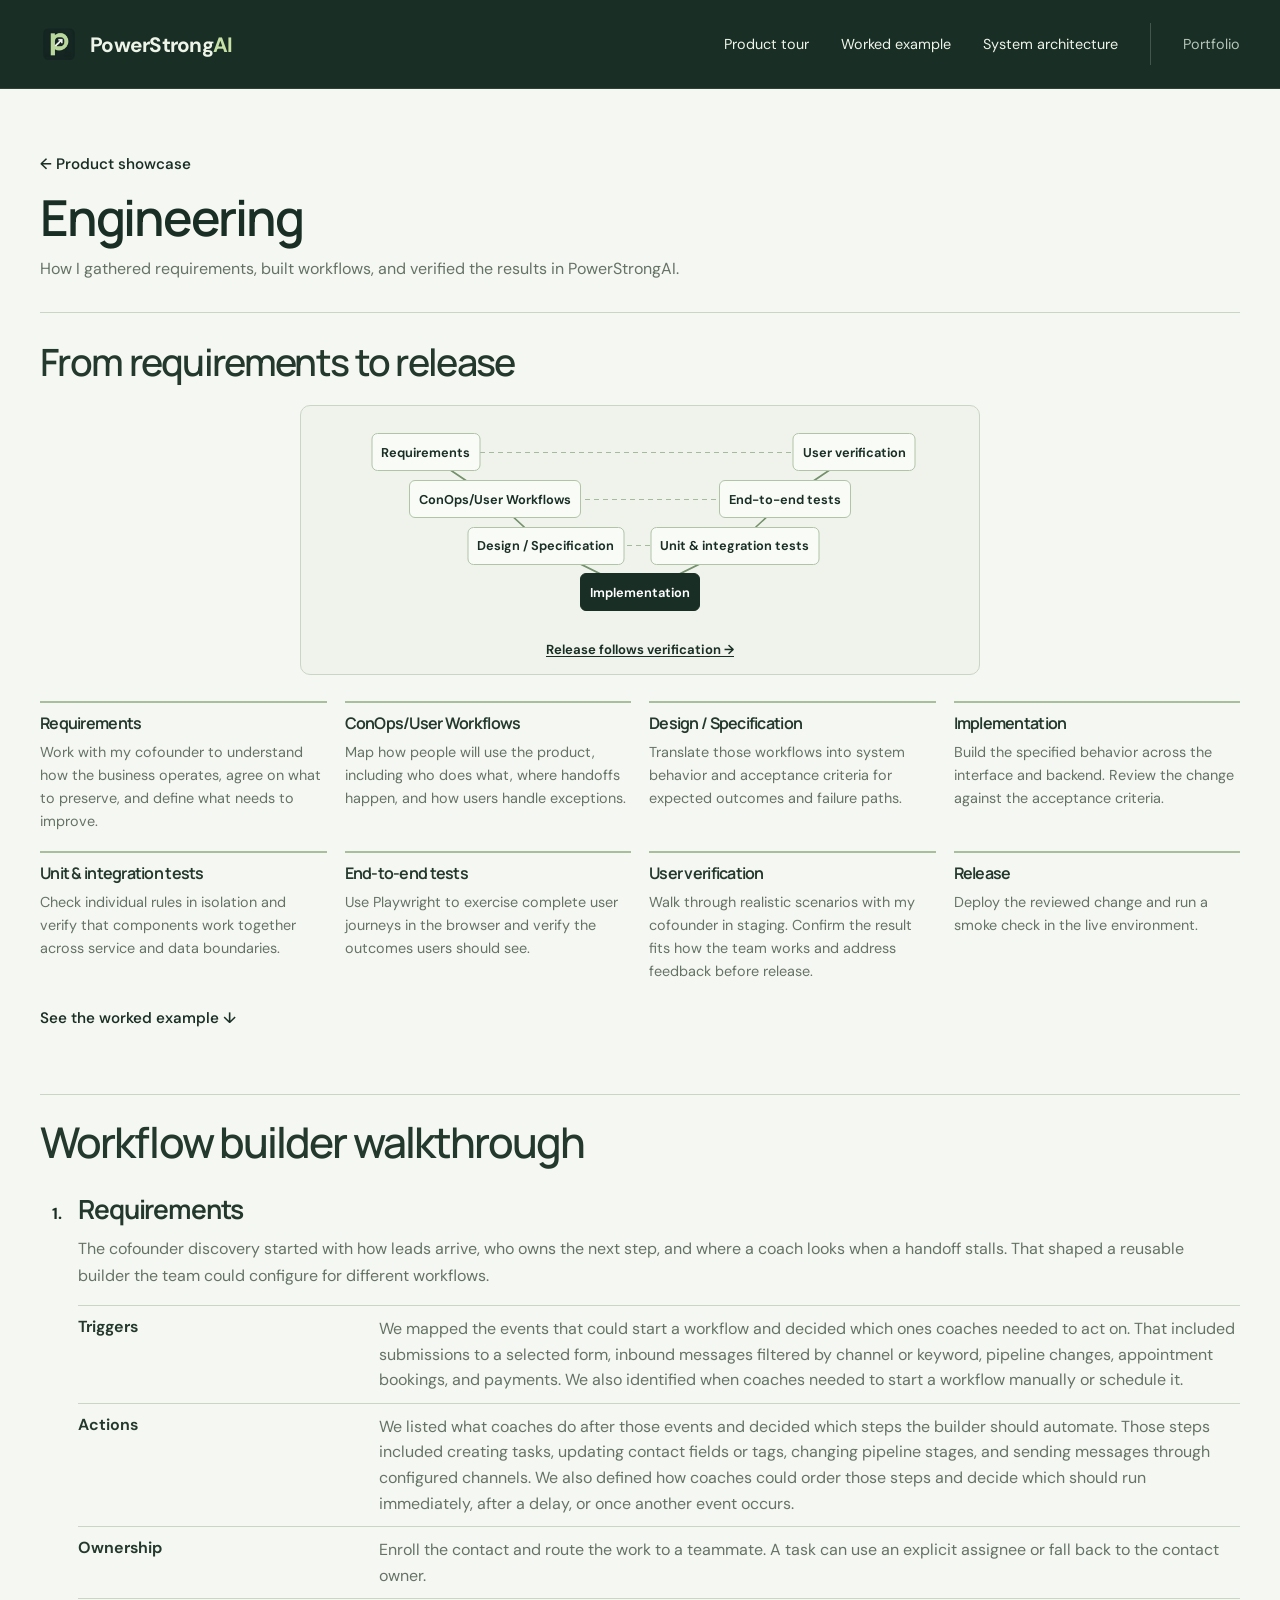
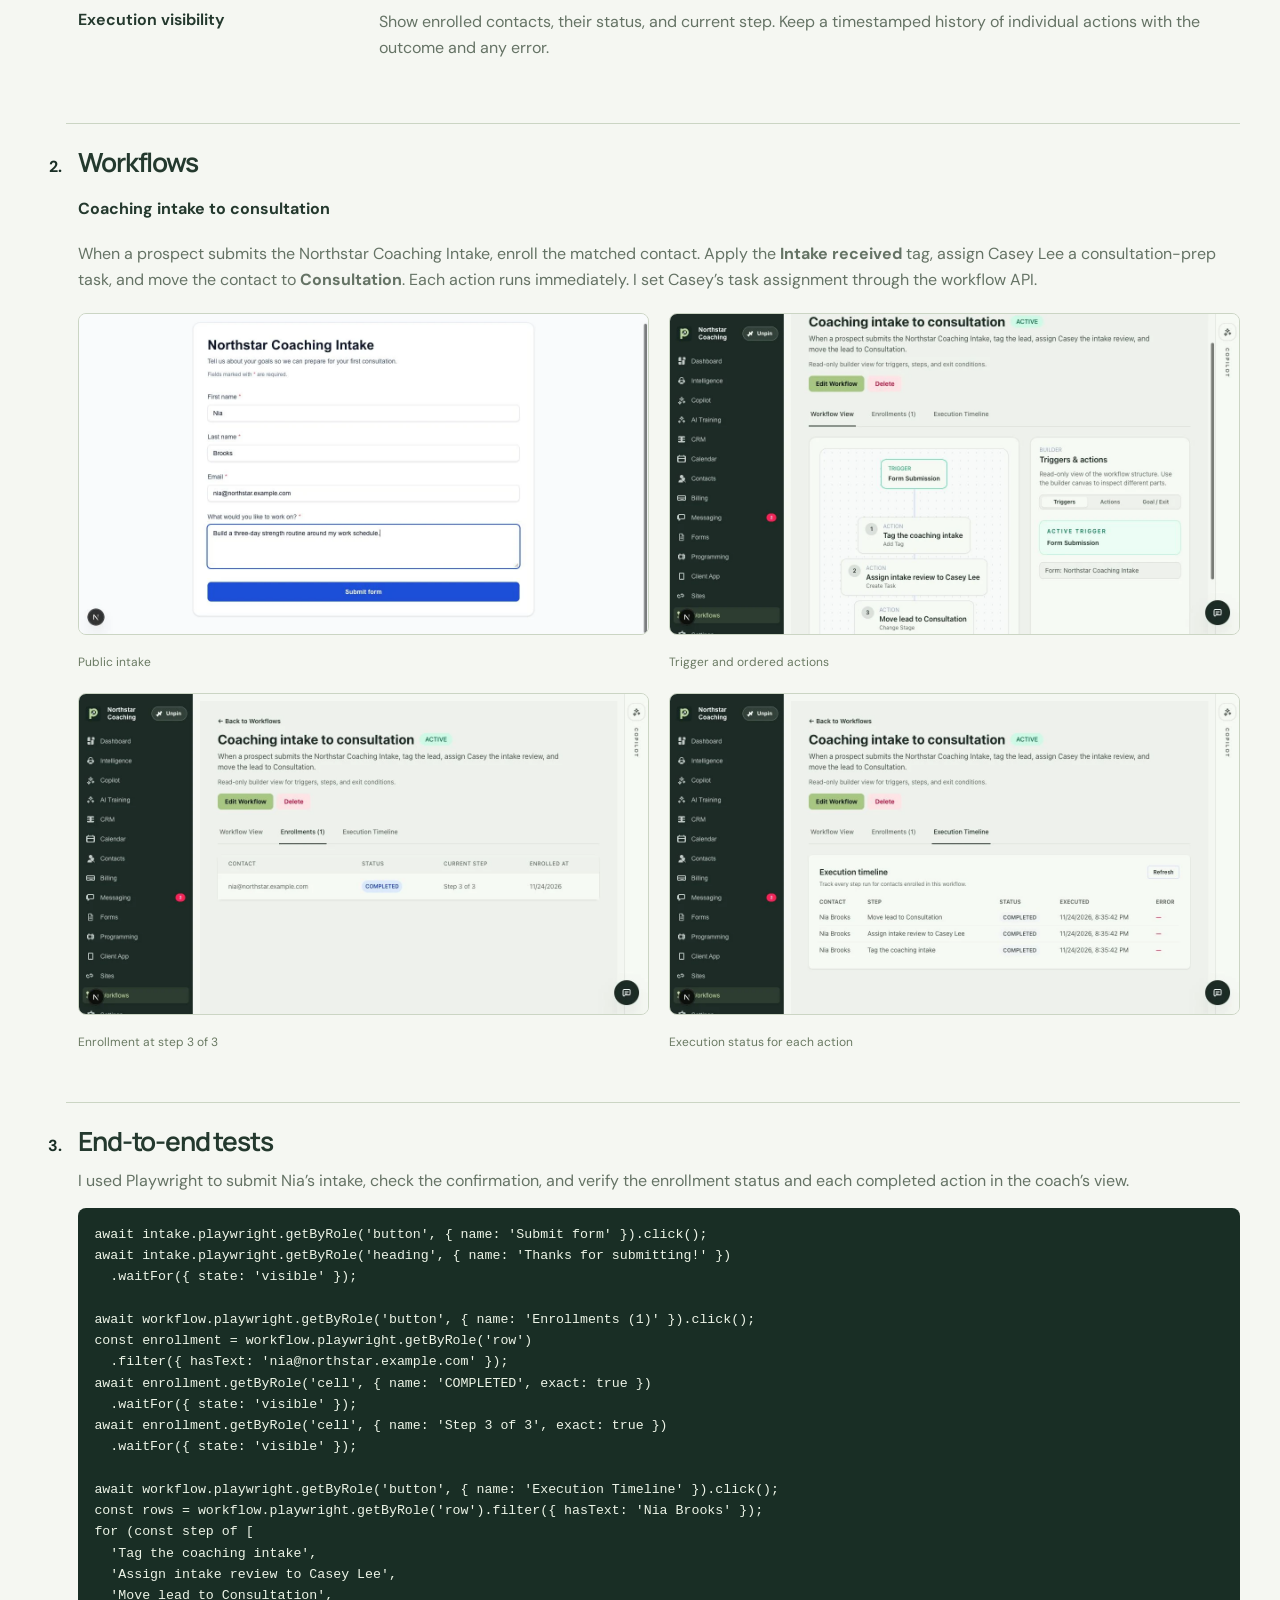
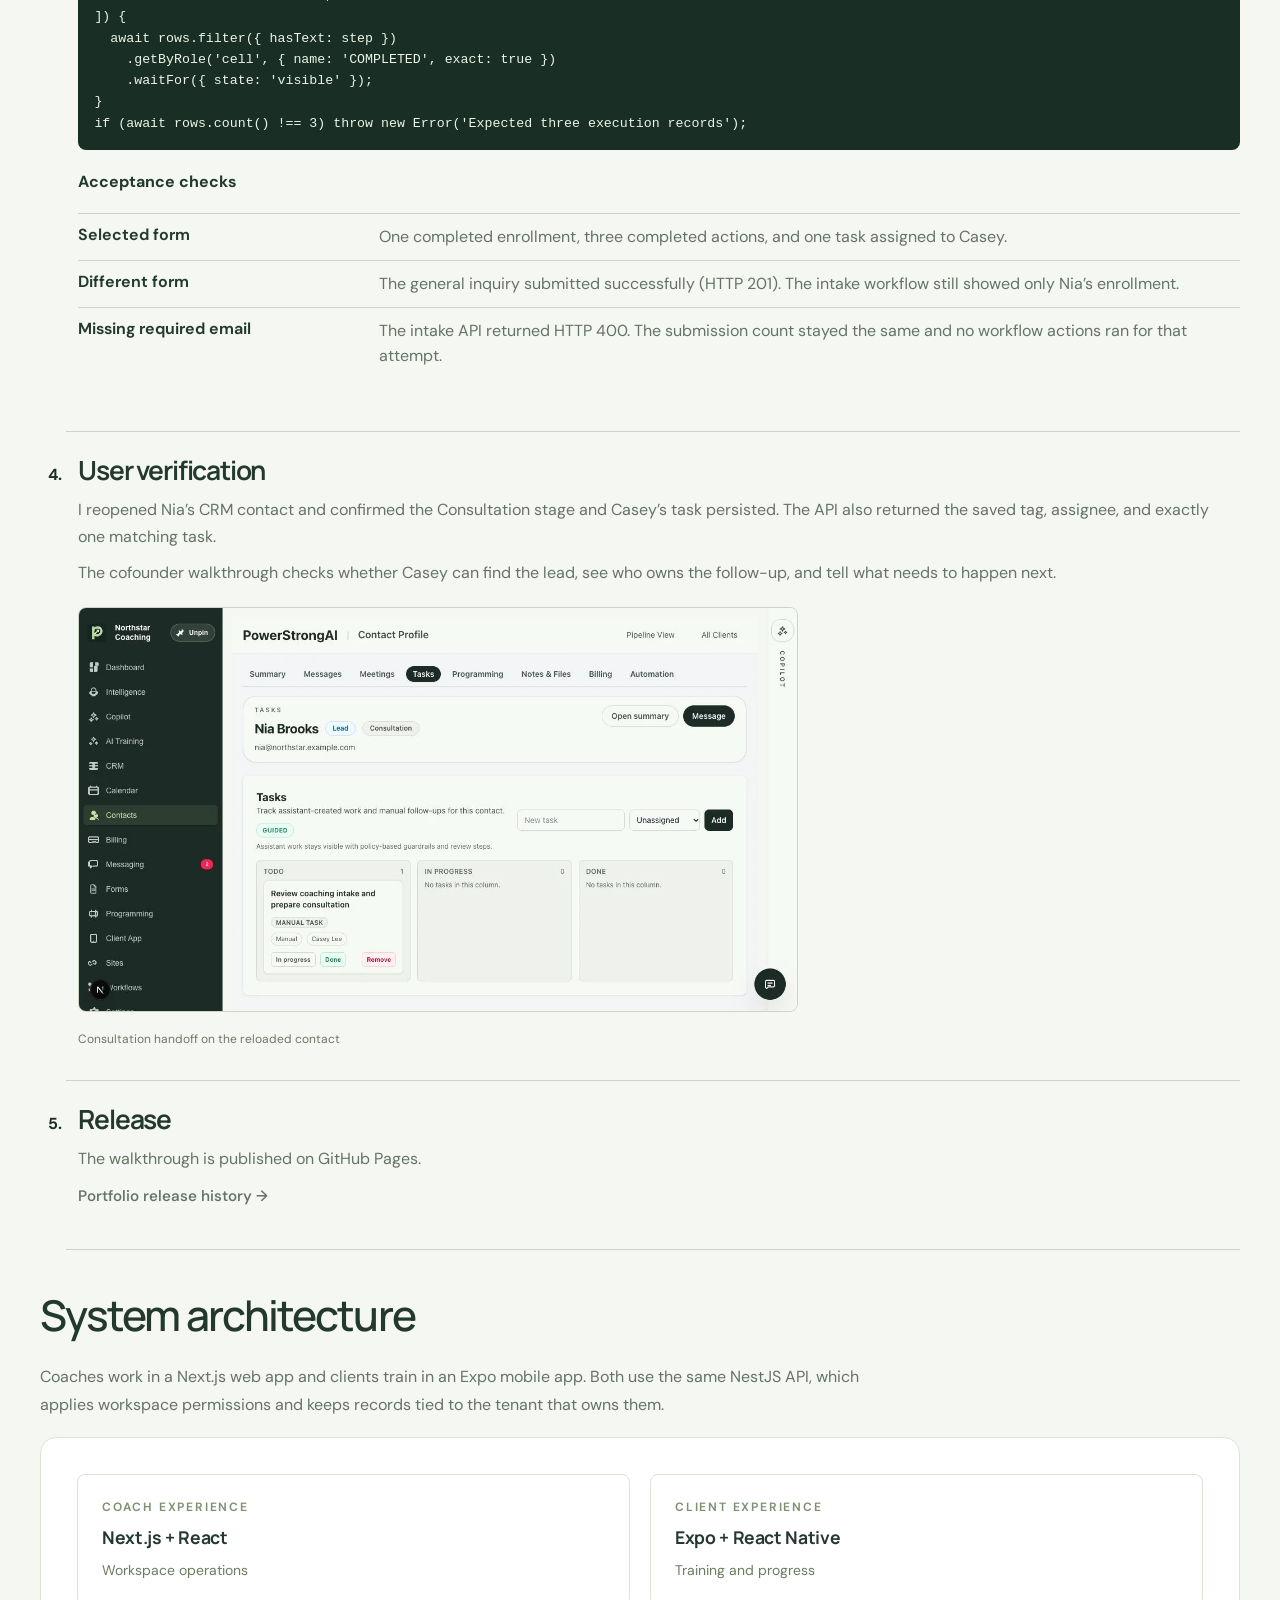
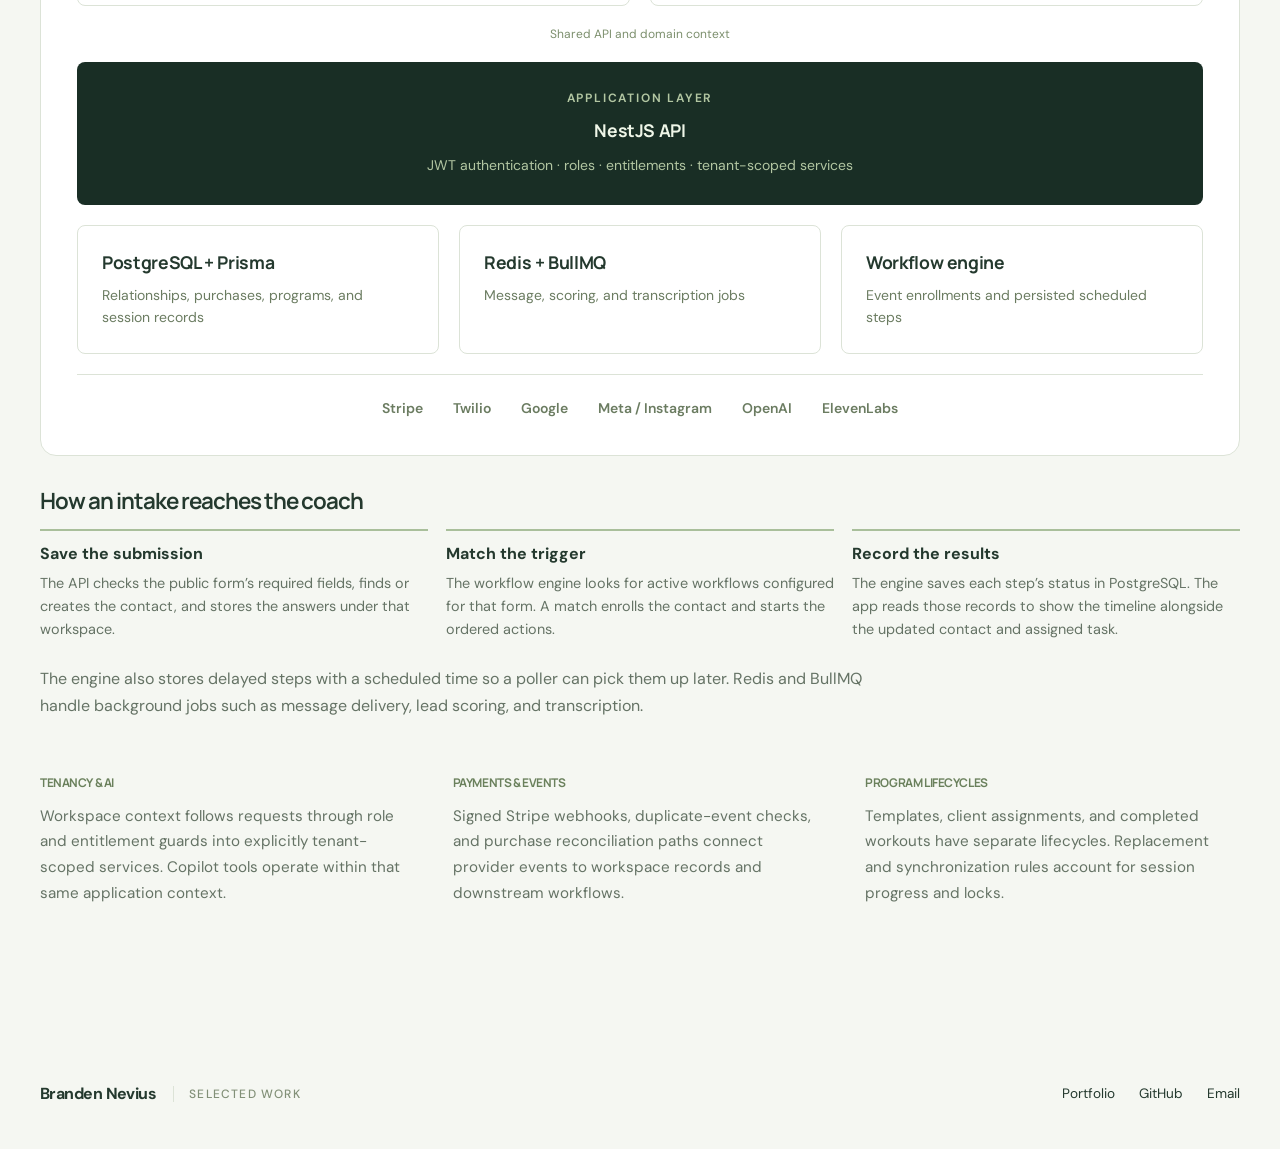
==== powerstrong-engineering.html @ a5fc15de "Remove repeated fictional workspace labels from the showcase" ====
<!doctype html>
<html lang="en">
<head>
  <meta charset="utf-8">
  <meta name="viewport" content="width=device-width, initial-scale=1">
  <title>PowerStrongAI Engineering | Branden Nevius</title>
  <meta name="description" content="Architecture and workflow verification for PowerStrongAI, an independent coaching platform by Branden Nevius.">
  <meta name="theme-color" content="#192e25">
  <link rel="stylesheet" href="powerstrong.css?v=20261124-architecture">
</head>
<body>
<a class="skip" href="#main">Skip to content</a>
<header class="site-nav engineering-nav"><div class="wrap nav-inner">
  <a class="brand" href="powerstrong.html"><img src="assets/powerstrong/logo.webp" width="38" height="38" alt=""><span>PowerStrong<span class="sage">AI</span></span></a>
  <nav aria-label="Project navigation">
    <a href="powerstrong.html#tour">Product tour</a>
    <a href="#verification">Worked example</a>
    <a href="#architecture">System architecture</a>
    <a class="author-link" href="index.html">Portfolio</a>
  </nav>
</div></header>
<main id="main">
<section class="section wrap engineering engineering-page" aria-labelledby="engineering-title"><header class="engineering-intro">
  <a class="quiet-link" href="powerstrong.html">← Product showcase</a>
  <h1 id="engineering-title">Engineering</h1>
  <p>How I gathered requirements, built workflows, and verified the results in PowerStrongAI.</p>
</header>

<section class="delivery-overview" aria-labelledby="process-title">
  <h2 id="process-title">From requirements to release</h2>
  <figure class="engineering-v" aria-label="Development and verification stages">
    <ol class="v-stages">
      <li class="v-requirements"><a href="#requirements">Requirements</a></li>
      <li class="v-conops"><a href="#workflows">ConOps/User Workflows</a></li>
      <li class="v-design"><span>Design / Specification</span></li>
      <li class="v-build"><span>Implementation</span></li>
      <li class="v-unit"><span>Unit &amp; integration tests</span></li>
      <li class="v-end-to-end"><a href="#playwright">End-to-end tests</a></li>
      <li class="v-verify"><a href="#user-verification">User verification</a></li>
    </ol>
    <p><a href="#release">Release follows verification →</a></p>
  </figure>
  <ol class="process-stages">
    <li><h3>Requirements</h3><p>Work with my cofounder to understand how the business operates, agree on what to preserve, and define what needs to improve.</p></li>
    <li><h3>ConOps/User Workflows</h3><p>Map how people will use the product, including who does what, where handoffs happen, and how users handle exceptions.</p></li>
    <li><h3>Design / Specification</h3><p>Translate those workflows into system behavior and acceptance criteria for expected outcomes and failure paths.</p></li>
    <li><h3>Implementation</h3><p>Build the specified behavior across the interface and backend. Review the change against the acceptance criteria.</p></li>
    <li><h3>Unit &amp; integration tests</h3><p>Check individual rules in isolation and verify that components work together across service and data boundaries.</p></li>
    <li><h3>End-to-end tests</h3><p>Use Playwright to exercise complete user journeys in the browser and verify the outcomes users should see.</p></li>
    <li><h3>User verification</h3><p>Walk through realistic scenarios with my cofounder in staging. Confirm the result fits how the team works and address feedback before release.</p></li>
    <li><h3>Release</h3><p>Deploy the reviewed change and run a smoke check in the live environment.</p></li>
  </ol>
  <a class="quiet-link" href="#verification">See the worked example ↓</a>
</section>

<section class="browser-testing delivery-section" id="verification" aria-labelledby="verification-title">
  <h2 id="verification-title">Workflow builder walkthrough</h2>
  <ol class="delivery-steps">
    <li id="requirements">
      <h3>Requirements</h3>
      <p>The cofounder discovery started with how leads arrive, who owns the next step, and where a coach looks when a handoff stalls. That shaped a reusable builder the team could configure for different workflows.</p>
      <dl class="workflow-cases">
        <div><dt>Triggers</dt><dd>We mapped the events that could start a workflow and decided which ones coaches needed to act on. That included submissions to a selected form, inbound messages filtered by channel or keyword, pipeline changes, appointment bookings, and payments. We also identified when coaches needed to start a workflow manually or schedule it.</dd></div>
        <div><dt>Actions</dt><dd>We listed what coaches do after those events and decided which steps the builder should automate. Those steps included creating tasks, updating contact fields or tags, changing pipeline stages, and sending messages through configured channels. We also defined how coaches could order those steps and decide which should run immediately, after a delay, or once another event occurs.</dd></div>
        <div><dt>Ownership</dt><dd>Enroll the contact and route the work to a teammate. A task can use an explicit assignee or fall back to the contact owner.</dd></div>
        <div><dt>Execution visibility</dt><dd>Show enrolled contacts, their status, and current step. Keep a timestamped history of individual actions with the outcome and any error.</dd></div>
      </dl>
    </li>
    <li id="workflows">
      <h3>Workflows</h3>
      <h4>Coaching intake to consultation</h4>
      <p>When a prospect submits the Northstar Coaching Intake, enroll the matched contact. Apply the <strong>Intake received</strong> tag, assign Casey Lee a consultation-prep task, and move the contact to <strong>Consultation</strong>. Each action runs immediately. I set Casey’s task assignment through the workflow API.</p>
      <div class="delivery-gallery">
        <figure><a href="assets/powerstrong/intake-form.webp"><img src="assets/powerstrong/intake-form.webp" width="1280" height="720" alt="Public coaching intake filled out by Nia Brooks" loading="lazy"></a><figcaption>Public intake</figcaption></figure>
        <figure><a href="assets/powerstrong/intake-builder.webp"><img src="assets/powerstrong/intake-builder.webp" width="1280" height="720" alt="Builder showing the selected intake form trigger and three configured actions" loading="lazy"></a><figcaption>Trigger and ordered actions</figcaption></figure>
        <figure><a href="assets/powerstrong/intake-enrollment.webp"><img src="assets/powerstrong/intake-enrollment.webp" width="1280" height="720" alt="Enrollments table showing Nia’s run completed at step three of three" loading="lazy"></a><figcaption>Enrollment at step 3 of 3</figcaption></figure>
        <figure><a href="assets/powerstrong/intake-executions.webp"><img src="assets/powerstrong/intake-executions.webp" width="1280" height="720" alt="Execution timeline showing three completed steps for Nia Brooks" loading="lazy"></a><figcaption>Execution status for each action</figcaption></figure>
      </div>
    </li>
    <li id="playwright">
      <h3>End-to-end tests</h3>
      <p>I used Playwright to submit Nia’s intake, check the confirmation, and verify the enrollment status and each completed action in the coach’s view.</p>
      <pre tabindex="0"><code>await intake.playwright.getByRole('button', { name: 'Submit form' }).click();
await intake.playwright.getByRole('heading', { name: 'Thanks for submitting!' })
  .waitFor({ state: 'visible' });

await workflow.playwright.getByRole('button', { name: 'Enrollments (1)' }).click();
const enrollment = workflow.playwright.getByRole('row')
  .filter({ hasText: 'nia@northstar.example.com' });
await enrollment.getByRole('cell', { name: 'COMPLETED', exact: true })
  .waitFor({ state: 'visible' });
await enrollment.getByRole('cell', { name: 'Step 3 of 3', exact: true })
  .waitFor({ state: 'visible' });

await workflow.playwright.getByRole('button', { name: 'Execution Timeline' }).click();
const rows = workflow.playwright.getByRole('row').filter({ hasText: 'Nia Brooks' });
for (const step of [
  'Tag the coaching intake',
  'Assign intake review to Casey Lee',
  'Move lead to Consultation',
]) {
  await rows.filter({ hasText: step })
    .getByRole('cell', { name: 'COMPLETED', exact: true })
    .waitFor({ state: 'visible' });
}
if (await rows.count() !== 3) throw new Error('Expected three execution records');</code></pre>
      <h4>Acceptance checks</h4>
      <dl class="workflow-cases">
        <div><dt>Selected form</dt><dd>One completed enrollment, three completed actions, and one task assigned to Casey.</dd></div>
        <div><dt>Different form</dt><dd>The general inquiry submitted successfully (HTTP 201). The intake workflow still showed only Nia’s enrollment.</dd></div>
        <div><dt>Missing required email</dt><dd>The intake API returned HTTP 400. The submission count stayed the same and no workflow actions ran for that attempt.</dd></div>
      </dl>
    </li>
    <li id="user-verification">
      <h3>User verification</h3>
      <p>I reopened Nia’s CRM contact and confirmed the Consultation stage and Casey’s task persisted. The API also returned the saved tag, assignee, and exactly one matching task.</p>
      <p>The cofounder walkthrough checks whether Casey can find the lead, see who owns the follow-up, and tell what needs to happen next.</p>
      <figure class="delivery-result"><a href="assets/powerstrong/intake-contact.webp"><img src="assets/powerstrong/intake-contact.webp" width="1280" height="720" alt="Reopened Nia Brooks contact in Consultation with an intake review task assigned to Casey Lee" loading="lazy"></a><figcaption>Consultation handoff on the reloaded contact</figcaption></figure>
    </li>
    <li id="release">
      <h3>Release</h3>
      <p>The walkthrough is published on GitHub Pages.</p>
      <p><a class="quiet-link" href="https://github.com/brandennevius/brandennevius.github.io/commits/main/">Portfolio release history →</a></p>
    </li>
  </ol>
</section>
<section class="engineering-architecture" id="architecture" aria-labelledby="architecture-title">
  <h2 id="architecture-title">System architecture</h2>
  <p class="architecture-intro">Coaches work in a Next.js web app and clients train in an Expo mobile app. Both use the same NestJS API, which applies workspace permissions and keeps records tied to the tenant that owns them.</p>
  <div class="architecture" aria-label="Application architecture"><div class="arch-experiences"><div><small>COACH EXPERIENCE</small><strong>Next.js + React</strong><span>Workspace operations</span></div><div><small>CLIENT EXPERIENCE</small><strong>Expo + React Native</strong><span>Training and progress</span></div></div><div class="arch-bridge">Shared API and domain context</div><div class="arch-api"><small>APPLICATION LAYER</small><strong>NestJS API</strong><span>JWT authentication · roles · entitlements · tenant-scoped services</span></div><div class="arch-foundations"><div><strong>PostgreSQL + Prisma</strong><span>Relationships, purchases, programs, and session records</span></div><div><strong>Redis + BullMQ</strong><span>Message, scoring, and transcription jobs</span></div><div><strong>Workflow engine</strong><span>Event enrollments and persisted scheduled steps</span></div></div><div class="providers"><span>Stripe</span><span>Twilio</span><span>Google</span><span>Meta / Instagram</span><span>OpenAI</span><span>ElevenLabs</span></div></div>
  <h3 class="architecture-flow-title">How an intake reaches the coach</h3>
  <ol class="process-stages architecture-flow">
    <li><h4>Save the submission</h4><p>The API checks the public form’s required fields, finds or creates the contact, and stores the answers under that workspace.</p></li>
    <li><h4>Match the trigger</h4><p>The workflow engine looks for active workflows configured for that form. A match enrolls the contact and starts the ordered actions.</p></li>
    <li><h4>Record the results</h4><p>The engine saves each step’s status in PostgreSQL. The app reads those records to show the timeline alongside the updated contact and assigned task.</p></li>
  </ol>
  <p class="architecture-intro">The engine also stores delayed steps with a scheduled time so a poller can pick them up later. Redis and BullMQ handle background jobs such as message delivery, lead scoring, and transcription.</p>
  <div class="engineering-grid"><article><h3 class="eyebrow">TENANCY &amp; AI</h3><p>Workspace context follows requests through role and entitlement guards into explicitly tenant-scoped services. Copilot tools operate within that same application context.</p></article><article><h3 class="eyebrow">PAYMENTS &amp; EVENTS</h3><p>Signed Stripe webhooks, duplicate-event checks, and purchase reconciliation paths connect provider events to workspace records and downstream workflows.</p></article><article><h3 class="eyebrow">PROGRAM LIFECYCLES</h3><p>Templates, client assignments, and completed workouts have separate lifecycles. Replacement and synchronization rules account for session progress and locks.</p></article></div>
</section>
</section>
</main>
<footer class="wrap footer"><a class="brand" href="index.html">Branden Nevius<span class="footer-label">SELECTED WORK</span></a><div><a href="index.html">Portfolio</a><a href="https://github.com/brandennevius">GitHub</a><a href="mailto:brandennevius@gmail.com">Email</a></div></footer>
</body>
</html>
---- powerstrong.css ----
@import url('https://fonts.googleapis.com/css2?family=DM+Sans:wght@400;450;500;550;600;650;700&family=Manrope:wght@400;500;600;650;700;750;800&display=swap');
:root{--forest:#192e25;--deep:#12251d;--sage:#c6e0a7;--ink:#24392e;--muted:#657365;--paper:#f5f7f2;--line:#dce3d7;--white:#fff;--radius:16px;color-scheme:light;font-family:'DM Sans',sans-serif;color:var(--ink);background:var(--paper)}*{box-sizing:border-box}html{scroll-behavior:smooth;scroll-padding-top:96px}body{margin:0}button,a{-webkit-tap-highlight-color:transparent}a{color:inherit;text-decoration:none}button{font:inherit}button,a:focus-visible,[tabindex]:focus-visible{outline-color:#789b55;outline-offset:5px}button{cursor:pointer}img{display:block;max-width:100%;height:auto}p{line-height:1.7;margin:0 0 1.2rem}h1,h2,h3{font-family:'Manrope',sans-serif;margin:0;letter-spacing:-.045em;line-height:1.12}h1{font-size:clamp(3rem,5.7vw,5.75rem);font-weight:600}h2{font-size:clamp(2.1rem,3.6vw,3.5rem);font-weight:550}h3{font-size:1.65rem;font-weight:650}em{font-style:normal;color:var(--sage)}.wrap{width:min(1240px,calc(100% - 80px));margin-inline:auto}.section{padding-block:112px}.eyebrow{font-size:.8rem;font-weight:700;letter-spacing:.17em;line-height:1.5;color:#6a805c;margin-bottom:24px}.large-copy{font-size:1.3rem;line-height:1.6;letter-spacing:-.015em}.skip{position:absolute;top:-60px;left:20px;z-index:100;background:white;color:var(--ink);padding:12px}.skip:focus{top:12px}.site-nav{background:var(--forest);color:#eff4e9;border-bottom:1px solid #ffffff18;position:sticky;top:0;z-index:5}.nav-inner{display:flex;align-items:center;justify-content:space-between;min-height:88px;gap:24px}.brand{display:flex;align-items:center;gap:12px;font-size:1.3rem;font-weight:700;letter-spacing:-.035em;white-space:nowrap}.brand img{border-radius:9px}.sage{color:var(--sage)}nav{display:flex;align-items:center;gap:32px;font-size:.9rem}nav>a{padding-block:12px}nav>a:hover,.quiet-link:hover{text-decoration:underline;text-underline-offset:5px}.author-link{border-left:1px solid #ffffff30;padding-left:32px;color:#b6c5b8}.hero{position:relative;isolation:isolate;background:var(--forest);color:#f6f8f1;padding:76px 0 0}.hero-grid{position:absolute;inset:0 0 45%;z-index:-1;opacity:.5;background-image:linear-gradient(#ffffff06 1px,transparent 1px),linear-gradient(90deg,#ffffff06 1px,transparent 1px);background-size:72px 72px;mask-image:linear-gradient(black,transparent)}.hero-copy{text-align:center;max-width:960px}.hero .eyebrow{color:#b4c5aa;letter-spacing:.24em}.hero-lede{font-size:1.15rem;color:#bfcbbd;max-width:690px;margin:28px auto;line-height:1.7}.hero-actions,.builder-actions{display:flex;align-items:center;justify-content:center;gap:28px;margin-top:32px}.button{display:inline-flex;align-items:center;justify-content:center;font-size:.95rem;font-weight:650;min-height:50px;padding:14px 23px;border-radius:7px}.primary{background:var(--sage);color:var(--deep);border:1px solid var(--sage)}.primary:hover{background:#d7ebc1}.quiet-link{font-size:.95rem;font-weight:550}.build-credit{color:#94aa98;font-size:.85rem;margin:24px 0 48px}.build-credit a{color:#d4dfce}.hero-product{position:relative;bottom:-44px;margin-top:-10px;border:1px solid #dce5d2;border-radius:14px;overflow:hidden;box-shadow:0 30px 65px #071b1735;background:var(--paper)}.window-bar{height:48px;display:flex;align-items:center;justify-content:space-between;gap:12px;background:#e9efe5;color:#6c7d65;font-size:.67rem;font-weight:650;letter-spacing:.16em;padding-inline:24px}.window-dots{display:flex;gap:7px}.window-dots i{width:8px;height:8px;background:#b2c0ab;border-radius:50%}.window-note{letter-spacing:0;font-size:.75rem}.capture{display:block;width:100%;padding:0;border:0;background:#e9eee4;border-radius:10px;overflow:hidden;text-align:left;cursor:zoom-in}.capture img{width:100%;transition:filter .2s}.capture:hover img{filter:brightness(.97)}.hero-capture{border-radius:0}.capture-foot{display:flex;justify-content:space-between;color:#6b7966;font-size:.75rem;padding:14px 24px;background:#eef2e9;gap:20px}.facts{padding:94px 0 38px;display:grid;grid-template-columns:repeat(4,1fr);gap:28px;border-bottom:1px solid var(--line)}.facts>div{display:flex;flex-direction:column;gap:9px}.facts span{font-size:.7rem;letter-spacing:.13em;color:var(--muted);font-weight:650}.facts strong{font-size:.9rem;font-weight:600}.connection{display:grid;grid-template-columns:1fr 1fr;gap:60px 100px}.connection-copy p:not(.large-copy){color:var(--muted)}.relationship-flow{grid-column:1/-1;display:flex;align-items:center;justify-content:space-between;padding:30px 0 0;border-top:1px solid var(--line);gap:16px;font-size:.95rem;font-weight:550}.relationship-flow b{color:#99b17b;font-size:1.3rem;font-weight:400}.tour-section{background:#eaf0e5;border-block:1px solid var(--line)}.section-heading{display:flex;align-items:end;justify-content:space-between;gap:64px;margin-bottom:48px}.section-heading>p{width:360px;color:var(--muted);margin:0;font-size:1.05rem}.tour-tabs{display:flex;border-bottom:1px solid #cbd5c4;gap:8px;margin-bottom:44px;overflow-x:auto}.tour-tabs button{white-space:nowrap;border:0;border-bottom:3px solid transparent;background:none;padding:18px 22px;color:#697960;font-weight:600;font-size:.95rem}.tour-tabs button[aria-selected=true]{border-bottom-color:var(--forest);color:var(--forest)}.tour-tabs button:hover{background:#dfe8d8}.tour-panel{display:grid;grid-template-columns:.75fr 1.7fr;align-items:center;gap:50px;min-height:440px}.tour-panel[hidden]{display:none}.tour-copy h3{font-size:2rem;margin:18px 0 22px}.tour-copy>p{color:#5b705b;font-size:1rem}.pill{display:inline-flex;background:#dce8d1;padding:7px 11px;border-radius:5px;font-size:.75rem;font-weight:600;color:#4b653c}.tour-copy ul{list-style:none;padding:6px 0 0;margin:0;font-size:.85rem;color:#52694e}.tour-copy li{position:relative;padding:9px 0 9px 22px;border-top:1px solid #d5dfcd}.tour-copy li:before{content:'✓';position:absolute;left:0;color:#6f8d52}.tour-panel figure{margin:0;min-width:0}.tour-panel .capture,.copilot-figure .capture{border:1px solid #cbd5c5;box-shadow:0 18px 40px #324d3020;border-radius:10px}.tour-panel figcaption,figcaption{font-size:.75rem;line-height:1.6;color:#6a7a63;margin:18px 0 0;max-width:760px}.intelligence-story{display:grid;grid-template-columns:1fr 1.1fr;gap:70px;align-items:center}.intelligence-copy h2{margin-bottom:28px}.intelligence-copy>p:not(.large-copy):not(.eyebrow){color:var(--muted)}.context-tags{display:flex;flex-wrap:wrap;gap:8px;margin-top:25px}.context-tags span{border:1px solid var(--line);padding:7px 10px;border-radius:5px;font-size:.75rem;color:#63785a}.copilot-figure{margin:0;min-width:0}.breadth-section{background:#fff;border-block:1px solid var(--line)}.capability-grid{display:grid;grid-template-columns:repeat(4,1fr);gap:32px}.capability-grid article{padding-top:25px;border-top:1px solid var(--line)}.feature-symbol{color:#708a5f;font-size:1.7rem}.capability-grid h3{font-size:1.1rem;letter-spacing:-.025em;margin:20px 0 14px}.capability-grid p{font-size:.95rem;color:var(--muted)}.implementation-note{margin:28px 0 0;font-size:.75rem;color:#7a8575;max-width:900px}.architecture{background:#fff;border:1px solid var(--line);border-radius:var(--radius);padding:36px;display:flex;flex-direction:column;gap:20px}.architecture small{font-size:.65rem;letter-spacing:.15em;color:#809173;font-weight:650}.architecture strong{display:block;font-family:'Manrope',sans-serif;font-size:1.1rem;letter-spacing:-.02em}.architecture span{font-size:.8rem;line-height:1.6;color:#6b7c61}.arch-experiences{display:grid;grid-template-columns:1fr 1fr;gap:20px}.arch-experiences>div,.arch-foundations>div{border:1px solid var(--line);border-radius:8px;padding:24px;display:flex;flex-direction:column;gap:10px}.arch-bridge{text-align:center;color:#7c8f6d;font-size:.75rem}.arch-api{background:var(--forest);border-radius:8px;text-align:center;padding:28px;display:flex;flex-direction:column;gap:12px;color:#eff6e8}.arch-api small,.arch-api span{color:#b2c6a2}.arch-foundations{display:grid;grid-template-columns:repeat(3,1fr);gap:20px}.providers{display:flex;gap:30px;flex-wrap:wrap;justify-content:center;border-top:1px solid var(--line);padding-top:22px}.providers span{font-size:.8rem;font-weight:600}.engineering-grid{display:grid;grid-template-columns:repeat(3,1fr);gap:38px;margin-top:54px}.engineering-grid .eyebrow{font-size:.7rem;margin-bottom:18px}.engineering-grid h3{font-size:1.45rem;letter-spacing:-.035em;margin-bottom:20px}.engineering-grid>article>p:not(.eyebrow){font-size:.95rem;color:var(--muted)}.engineering-grid .technical-note{border-top:1px solid var(--line);padding-top:15px;font-size:.75rem!important;color:#829078!important}.builder-section{background:var(--forest);color:#f1f6ea}.builder-grid{display:grid;grid-template-columns:1fr 1fr;gap:100px}.builder-section .eyebrow{color:#a4ba91}.builder-grid>div>p:not(.eyebrow):not(.large-copy){color:#b6c8ad}.builder-actions{justify-content:start}.footer{padding-block:45px;display:flex;gap:25px;align-items:center;justify-content:space-between;flex-wrap:wrap}.footer .brand{font-size:1rem}.footer-label{font-size:.6rem;color:#829078;letter-spacing:.1em;font-weight:500;border-left:1px solid var(--line);padding-left:15px;margin-left:5px}.footer>div{display:flex;gap:24px;font-size:.85rem}.footer>p{flex-basis:100%;font-size:.7rem;margin:0;color:#819076}dialog{border:1px solid #60745a;border-radius:12px;padding:0;width:min(1400px,94vw);max-width:94vw;max-height:94vh;background:#f4f7ef;box-shadow:0 30px 100px #0008}dialog::backdrop{background:#0c1c17df;backdrop-filter:blur(7px)}.dialog-toolbar{display:flex;align-items:center;justify-content:space-between;padding:15px 20px;gap:30px}.dialog-toolbar p{margin:0;font-size:.8rem;color:#576d4e}.dialog-close{background:var(--forest);color:white;border:0;padding:10px 18px;border-radius:5px;font-size:.8rem}.dialog-toolbar+img{width:100%;height:auto}.tour-panel:focus-visible{outline:2px solid #789b55;outline-offset:10px}
@media(min-width:1600px){.wrap{width:min(1320px,calc(100% - 120px))}}@media(max-width:1000px){.wrap{width:calc(100% - 48px)}.section{padding-block:80px}.author-link{display:none}.connection,.builder-grid{gap:44px}.tour-panel{grid-template-columns:1fr;gap:30px;min-height:0}.tour-copy{display:grid;grid-template-columns:1fr 1fr;gap:0 32px}.tour-copy .pill{justify-self:start;align-self:start}.tour-copy h3{grid-column:1;grid-row:2/4}.tour-copy>p{grid-column:2;grid-row:1/4}.tour-copy ul{grid-column:1/-1;display:flex;gap:20px}.tour-copy li{flex:1}.intelligence-story{gap:36px;grid-template-columns:1fr 1fr}.capability-grid{grid-template-columns:1fr 1fr;gap:28px}.section-heading{gap:30px}.section-heading>p{width:300px}.engineering-grid{gap:25px}.capture-foot span:last-child{display:none}}
@media(max-width:650px){html{scroll-padding-top:30px}.wrap{width:calc(100% - 36px)}.nav-inner{min-height:74px;gap:12px}.brand{font-size:1.08rem;gap:8px}.brand img{width:30px;height:30px}nav{gap:18px;font-size:.75rem}.hero{padding-top:54px}.hero .eyebrow{font-size:.62rem;letter-spacing:.18em;margin-bottom:25px}h1{font-size:2.8rem;letter-spacing:-.055em}.hero-lede{font-size:1rem;margin-top:24px}.hero-actions{gap:20px}.button,.quiet-link{font-size:.8rem}.button{padding:12px 17px;min-height:46px}.build-credit{font-size:.72rem;margin-bottom:32px}.hero-product{bottom:-25px;width:calc(100% - 24px);border-radius:9px}.window-bar{height:34px;padding-inline:12px;font-size:.46rem;letter-spacing:.1em}.window-note{display:none}.window-dots{gap:4px}.window-dots i{width:5px;height:5px}.capture-foot{padding:10px 12px;font-size:.6rem}.facts{padding-top:60px;grid-template-columns:1fr 1fr;gap:25px 20px}.facts span{font-size:.6rem}.facts strong{font-size:.75rem}.section{padding-block:64px}.connection,.builder-grid,.intelligence-story{grid-template-columns:1fr;gap:30px}.eyebrow{font-size:.68rem;margin-bottom:18px}h2{font-size:2.15rem;letter-spacing:-.045em}.large-copy{font-size:1.15rem}.connection-copy p{font-size:.95rem}.relationship-flow{display:grid;grid-template-columns:1fr auto 1fr;gap:18px 10px;font-size:.75rem;padding-top:24px}.relationship-flow>b:nth-of-type(2){display:none}.relationship-flow>span:nth-of-type(3){grid-column:1}.section-heading{display:block;margin-bottom:28px}.section-heading>p{width:auto;margin-top:22px;font-size:.95rem}.tour-tabs{gap:0;margin-bottom:28px}.tour-tabs button{font-size:.78rem;padding:15px}.tour-copy{display:block}.tour-copy h3{font-size:1.8rem}.tour-copy>p{font-size:.95rem}.tour-copy ul{display:block;font-size:.8rem}.tour-copy li{padding-block:9px}.tour-panel{gap:25px}.tour-panel figcaption,figcaption{font-size:.67rem}.tour-panel .capture{border-radius:6px}.capability-grid{gap:22px}.capability-grid h3{font-size:1rem}.capability-grid p{font-size:.85rem}.implementation-note{font-size:.67rem}.architecture{padding:18px;gap:15px}.arch-experiences{gap:12px}.arch-experiences>div,.arch-foundations>div{padding:16px 12px}.architecture strong{font-size:.85rem}.architecture small{font-size:.55rem}.architecture span{font-size:.7rem}.arch-foundations{grid-template-columns:1fr;gap:10px}.providers{gap:12px 24px}.engineering-grid{grid-template-columns:1fr;gap:27px;margin-top:36px}.engineering-grid article{padding-bottom:5px}.builder-actions{gap:20px}.footer{padding-block:32px}.footer-label{display:none}.footer>div{font-size:.75rem;gap:20px}.footer>p{font-size:.65rem}.dialog-toolbar{gap:15px;padding:12px}.dialog-toolbar p{font-size:.65rem}.dialog-close{padding:8px 12px}}
@media(prefers-reduced-motion:reduce){html{scroll-behavior:auto}*,*:before,*:after{transition:none!important}}

@media(min-width:651px){.hero{padding-top:48px}h1{font-size:clamp(3rem,5.3vw,4.8rem)}.hero-lede{max-width:780px;font-size:1.05rem;margin:22px auto}.hero-actions{margin-top:24px}.build-credit{margin:20px 0 25px}}
/* Keep supporting labels readable on compact layouts. */
.architecture small,.facts span,.window-bar,.footer-label{font-size:.75rem}
.architecture span{font-size:.875rem}
@media(max-width:650px){nav{font-size:.875rem}nav>a[href="#engineering"]{display:none}.button,.quiet-link{font-size:.875rem}.eyebrow,.hero .eyebrow,.facts span,.capture-foot,.tour-panel figcaption,figcaption,.implementation-note,.footer>p,.architecture small{font-size:.75rem}.facts strong,.tour-tabs button,.tour-copy ul,.context-tags span,.pill,.footer>div{font-size:.875rem}.capability-grid p,.tour-copy>p{font-size:1rem}.window-bar{font-size:.65rem}.window-bar>span:nth-child(2){white-space:nowrap;overflow:hidden;text-overflow:ellipsis}.window-dots{flex-shrink:0}.architecture strong{font-size:1rem}.architecture span{font-size:.875rem}}

.agent-section{background:var(--forest);color:#f1f6eb}.agent-section .eyebrow{color:#b2c99b}.agent-section .section-heading>p,.agent-section .tour-copy>p{color:#bccbb2}.agent-section .tour-tabs{border-color:#ffffff29}.agent-section .tour-tabs button{color:#bed0b1}.agent-section .tour-tabs button[aria-selected=true]{color:#f2f8ec;border-bottom-color:var(--sage)}.agent-section .tour-tabs button:hover{background:#ffffff0a}.agent-section .pill{background:#304c35;color:#d6e9c4}.agent-section .tour-copy ul{color:#bccfb0}.agent-section .tour-copy li{border-color:#ffffff1f}.agent-section figcaption,.agent-note{color:#a9bd99}.agent-note{font-size:.8rem;margin:30px 0 0}.agent-section .capture{border-color:#61765a}.agent-section .tour-panel{min-height:540px}@media(max-width:1000px){.agent-section .tour-panel{min-height:0}}@media(max-width:650px){nav>a[href="#agent-actions"]{display:none}.agent-note{font-size:.75rem}}

.workflow-proof{min-width:0}.workflow-details{margin-top:20px;border-top:1px solid #ffffff24;padding-top:15px}.workflow-details>summary{cursor:pointer;color:#d1e3c1;font-size:.875rem;font-weight:600}.workflow-details figure{margin-top:22px}.workflow-details .capture{margin-top:12px}

/* Connected screenshot walkthrough */
.agent-story[hidden]{display:none}.flow-intro{text-align:center;max-width:740px;margin:50px auto 24px}.flow-intro h3{font-size:clamp(1.75rem,3vw,2.35rem);line-height:1.16;letter-spacing:-.035em;margin:0 0 16px}.flow-intro>p{color:#bbccb2;line-height:1.75;margin:0 auto;max-width:640px}.flow-map{display:flex;flex-wrap:wrap;gap:12px;align-items:center;justify-content:center;margin:26px auto 58px;font-size:.8rem}.flow-map a{display:flex;align-items:center;gap:9px;color:#cbdac1;padding:9px 12px;border:1px solid #ffffff1d;border-radius:999px;background:#ffffff03;transition:border-color .2s,background .2s}.flow-map a:hover{border-color:#aac58e;background:#ffffff09}.flow-map a span{color:#a9ca8b;font-size:.7rem}.map-arrow{color:#86a474}.image-flow{list-style:none;padding:0;margin:0 auto;max-width:1060px}.flow-stage{margin:0;scroll-margin-top:40px}.flow-stage-heading{display:flex;gap:18px;align-items:center;margin:0 0 22px}.flow-number{display:flex;align-items:center;justify-content:center;flex-shrink:0;width:44px;height:44px;border-radius:50%;border:1px solid #9cb88a69;background:#274330;color:#d9ebc9;font-size:.85rem;font-weight:600}.flow-stage-heading h4{font-size:1.3rem;letter-spacing:-.02em;margin:0 0 5px;color:#f1f6eb}.flow-stage-heading p{margin:0;color:#b6c8ac;font-size:.9rem;line-height:1.6}.flow-frame{margin:0;border:1px solid #657b5d80;border-radius:13px;background:#f5f7f2;overflow:hidden;box-shadow:0 18px 45px #06110b38}.flow-frame-top{height:39px;background:#e6ece2;display:flex;align-items:center;justify-content:space-between;gap:18px;padding:0 17px;color:#5d7154;font-size:.65rem;letter-spacing:.12em;font-weight:600}.flow-dots{display:flex;gap:5px}.flow-dots i{display:block;width:6px;height:6px;background:#a8b8a0;border-radius:50%}.flow-capture-label{font-size:.65rem;letter-spacing:.02em;font-weight:400}.agent-section .flow-frame .capture{display:block;border:0;border-radius:0;background:#f5f7f2;box-shadow:none;width:100%;padding:0;overflow:visible}.flow-frame img{display:block;width:100%;height:auto;object-fit:contain;transform:none!important;transition:none;aspect-ratio:16/9}.agent-section .flow-frame figcaption{margin:0;background:#eef2e9;color:#536749;font-size:.8rem;line-height:1.6;padding:13px 18px;border-top:1px solid #d5ddcd}.flow-transcript{margin:14px 4px 0;color:#b9cdb0;font-size:.8rem}.flow-transcript>summary{cursor:pointer;list-style-position:inside}.flow-transcript>div{padding:20px 24px;margin-top:13px;border:1px solid #ffffff20;border-radius:10px;background:#ffffff04;max-width:800px}.flow-transcript blockquote{margin:0;color:#e4eddb;white-space:pre-line;line-height:1.8;font-size:.95rem}.transcript-label{text-transform:uppercase;color:#b0ce96;font-size:.7rem;letter-spacing:.1em;margin:24px 0 10px}.transcript-label:first-child{margin-top:0}.flow-connector{display:flex;flex-direction:column;align-items:center;margin:20px auto 30px;gap:0;color:#bdd6a8}.connector-stem{display:block;height:32px;border-left:1px dashed #a9c79277}.flow-connector p{margin:12px 0 6px;padding:7px 16px;border-radius:100px;background:#284332;border:1px solid #a8c88d30;font-size:.75rem;color:#c6dcb3;line-height:1.5;text-align:center}.connector-arrow{font-size:25px;line-height:1.6;font-weight:300;color:#a9c78c}.agent-section .agent-note{text-align:center;max-width:780px;margin:34px auto 0;line-height:1.8}
@media(max-width:650px){.flow-intro{margin-top:32px}.flow-intro h3{font-size:1.7rem}.flow-intro>p{font-size:.95rem}.flow-map{gap:8px;margin-bottom:36px;font-size:.75rem}.flow-map a{padding:7px 9px}.flow-map .map-arrow{display:none}.flow-stage-heading{gap:12px;margin-bottom:15px;align-items:flex-start}.flow-number{width:35px;height:35px;font-size:.75rem}.flow-stage-heading h4{font-size:1.1rem;margin-top:3px}.flow-stage-heading p{font-size:.85rem}.flow-frame{border-radius:8px}.flow-frame-top{height:29px;padding:0 10px;font-size:.53rem;letter-spacing:.06em;gap:10px}.flow-capture-label{display:none}.flow-dots{gap:3px}.flow-dots i{width:4px;height:4px}.agent-section .flow-frame figcaption{font-size:.75rem;padding:10px 12px}.flow-connector{margin:16px auto 24px}.connector-stem{height:23px}.flow-connector p{font-size:.75rem;max-width:90%;padding:6px 12px}.flow-transcript>div{padding:16px}.flow-transcript blockquote{font-size:.9rem}}

@media (max-width: 650px) {
  .site-nav .nav-inner {
    min-height: 0;
    padding-block: 14px;
    flex-wrap: wrap;
  }

  .site-nav nav {
    gap: 4px 16px;
    flex-wrap: wrap;
    font-size: .8rem;
  }

  .site-nav nav > a[href="#agent-actions"] {
    display: inline-flex;
  }

  .site-nav nav > a {
    align-items: center;
    min-height: 44px;
  }

  .tour-tabs {
    flex-wrap: wrap;
    overflow: visible;
  }

  .tour-tabs button {
    min-height: 44px;
    padding: 11px 12px;
  }
}

.connection { padding-top: clamp(105px, 11vw, 156px); }

.engineering-grid h3.eyebrow { font-size: .75rem; margin-bottom: 12px; }

.browser-testing {
  margin-top: 36px;
  padding-top: 24px;
  border-top: 1px solid #cbd5c4;
  max-width: 78ch;
}
.browser-testing h3 { margin: 0 0 12px; }
.browser-testing p { color: var(--muted); line-height: 1.65; margin: 0 0 10px; }

.engineering-page.section { padding-top: clamp(32px, 5vw, 64px); }
.engineering-intro { max-width: 680px; margin-bottom: 30px; }
.engineering-intro .quiet-link { display: inline-block; margin-bottom: 16px; color: var(--forest); }
.engineering-intro h1 {
  margin: 0;
  font-size: clamp(1.9rem, 4vw, 3.1rem);
  line-height: 1.12;
  letter-spacing: -.045em;
  color: var(--forest);
}
.engineering-intro p { margin: 10px 0 0; }
.engineering-intro p, .engineering-link p { color: var(--muted); line-height: 1.65; }
.engineering-link { padding-block: 50px; }
.engineering-link p { margin-bottom: 20px; }

.engineering-page .browser-testing { max-width: none; }
.browser-testing h2 { font-size: clamp(1.8rem, 4vw, 2.65rem); margin-bottom: 28px; }
.browser-testing pre { max-width: 100%; overflow: auto; padding: 16px; border-radius: 8px; background: var(--forest); color: #edf4e7; font-size: .83rem; line-height: 1.6; }

.engineering-page .delivery-section { margin-top: 0; }
.delivery-steps { padding-left: 1.65rem; margin: 0; }
.delivery-steps > li { scroll-margin-top: 30px; padding: 0 0 30px 12px; margin-bottom: 24px; border-bottom: 1px solid #cbd5c4; }
.delivery-steps > li::marker { color: var(--forest); font-weight: 700; }
.delivery-steps ul { margin: 12px 0 0; padding-left: 20px; color: var(--muted); line-height: 1.65; }
.delivery-gallery { display: grid; grid-template-columns: repeat(2, minmax(0, 1fr)); gap: 20px; margin: 20px 0; }
.delivery-gallery figure, .delivery-result { margin: 0; }
.delivery-result { max-width: 720px; margin-top: 20px; }
.delivery-gallery img, .delivery-result img { display: block; width: 100%; height: auto; border: 1px solid #cbd5c4; border-radius: 8px; }
.engineering-architecture { padding-top: 18px; }
.engineering-architecture h2 { font-size: clamp(1.8rem, 4vw, 2.65rem); margin-bottom: 24px; }
.architecture-intro { max-width: 75ch; color: var(--muted); }
.architecture-flow-title { font-size: 1.4rem; margin: 32px 0 16px; }
.architecture-flow h4 { font-size: 1rem; margin: 0 0 8px; }
@media (max-width: 650px) {
  .delivery-gallery { grid-template-columns: 1fr; }
  .delivery-steps > li { padding-left: 6px; }
}

.workflow-cases { display: grid; gap: 0; margin: 16px 0 22px; }
.workflow-cases > div { display: grid; grid-template-columns: minmax(150px, 1fr) minmax(0, 3fr); gap: 14px; padding-block: 10px; border-top: 1px solid #cbd5c4; }
.workflow-cases dt { font-weight: 650; }
.workflow-cases dd { margin: 0; color: var(--muted); line-height: 1.6; }
@media (max-width: 650px) { .workflow-cases > div { grid-template-columns: 1fr; gap: 4px; } }

.delivery-overview {
  padding: 28px 0 32px;
  margin-bottom: 34px;
  border-top: 1px solid #cbd5c4;
}
.delivery-overview h2 { font-size: clamp(1.65rem, 3.5vw, 2.35rem); margin: 0 0 22px; }
.process-stages {
  list-style: none;
  display: grid;
  grid-template-columns: repeat(4, minmax(0, 1fr));
  gap: 18px;
  margin: 0 0 24px;
  padding: 0;
}
.process-stages li { border-top: 2px solid #a9bf9b; padding-top: 12px; }
.process-stages h3 { font-size: 1rem; margin: 0 0 8px; }
.process-stages p { color: var(--muted); font-size: .9rem; line-height: 1.6; margin: 0; }
.delivery-overview > .quiet-link { color: var(--forest); }
@media (max-width: 900px) { .process-stages { grid-template-columns: repeat(2, minmax(0, 1fr)); } }
@media (max-width: 520px) { .process-stages { grid-template-columns: 1fr; gap: 16px; } }
.process-stages.architecture-flow { grid-template-columns: repeat(3, minmax(0, 1fr)); }
@media (max-width: 650px) {
  .process-stages.architecture-flow { grid-template-columns: 1fr; }
}

@media (max-width: 1000px) {
  .site-nav .author-link { display: inline-flex; padding-left: 16px; }
}

@media (max-width: 650px) {
  html { scroll-padding-top: 124px; }
  .site-nav .nav-inner { flex-direction: column; align-items: flex-start; gap: 4px; padding-block: 10px 4px; }
  .site-nav nav { width: 100%; gap: 0 12px; }
  .site-nav .author-link { border-left: 0; padding-left: 0; }
}

@media (max-width: 460px) {
  html:has(.engineering-nav) { scroll-padding-top: 156px; }
  .engineering-nav nav { display: grid; grid-template-columns: repeat(2, minmax(0, 1fr)); }
}

.engineering-v {
  max-width: 680px;
  margin: 0 auto 26px;
  padding: 14px clamp(9px, 3vw, 24px);
  border: 1px solid #cbd5c4;
  border-radius: 10px;
  background: #eff3eb;
}
.v-stages {
  --outer: 16%;
  --middle: 27%;
  --inner: 35%;
  --dash: repeating-linear-gradient(to right, #a6bb9e 0 5px, transparent 5px 9px);
  position: relative;
  isolation: isolate;
  list-style: none;
  height: 212px;
  margin: 7px 0 0;
  padding: 0;
}
.v-stages::before {
  content: "";
  position: absolute;
  z-index: -1;
  inset: 0;
  background: #74916b;
  clip-path: polygon(var(--outer) 12%, var(--middle) 34%, var(--inner) 56%, 50% 78%, calc(100% - var(--inner)) 56%, calc(100% - var(--middle)) 34%, calc(100% - var(--outer)) 12%, calc(100% - var(--outer)) 13%, calc(100% - var(--middle)) 35%, calc(100% - var(--inner)) 57%, 50% 79%, var(--inner) 57%, var(--middle) 35%, var(--outer) 13%);
}
.v-stages::after {
  content: "";
  position: absolute;
  z-index: -1;
  inset: 0;
  background:
    var(--dash) center 12% / calc(100% - 2 * var(--outer)) 1px no-repeat,
    var(--dash) center 34% / calc(100% - 2 * var(--middle)) 1px no-repeat,
    var(--dash) center 56% / calc(100% - 2 * var(--inner)) 1px no-repeat;
}
.v-stages li {
  position: absolute;
  top: var(--y);
  left: var(--x);
  transform: translate(-50%, -50%);
  width: max-content;
  max-width: 43%;
  text-align: center;
}
.v-stages a, .v-stages span {
  display: inline-flex;
  align-items: center;
  justify-content: center;
  min-height: 38px;
  padding: 5px 9px;
  border: 1px solid #b1c4a7;
  border-radius: 6px;
  background: #f9fbf7;
  color: var(--forest);
  font-size: .8rem;
  font-weight: 650;
  line-height: 1.18;
}
.v-stages a:hover, .v-stages a:focus-visible { background: #dfead7; }
.v-stages .v-build span { background: var(--forest); border-color: var(--forest); color: #fff; }
.v-requirements { --x: var(--outer); --y: 12%; }
.v-conops { --x: var(--middle); --y: 34%; }
.v-design { --x: var(--inner); --y: 56%; }
.v-build { --x: 50%; --y: 78%; }
.v-unit { --x: calc(100% - var(--inner)); --y: 56%; }
.v-end-to-end { --x: calc(100% - var(--middle)); --y: 34%; }
.v-verify { --x: calc(100% - var(--outer)); --y: 12%; }
.engineering-v > p { color: var(--muted); font-size: .82rem; line-height: 1.6; margin: 0; text-align: center; }
.engineering-v > p a { color: var(--forest); font-weight: 650; text-decoration: underline; text-underline-offset: .16em; }
@media (max-width: 700px) {
  .v-stages { --outer: 21%; --middle: 26%; --inner: 30%; height: 240px; }
  .v-stages li { max-width: 37%; }
  .v-stages :is(.v-design, .v-unit) { max-width: 29%; }
  .v-stages .v-build { max-width: 60%; }
  .v-stages a, .v-stages span { min-height: 42px; padding-inline: 5px; font-size: .74rem; }
}
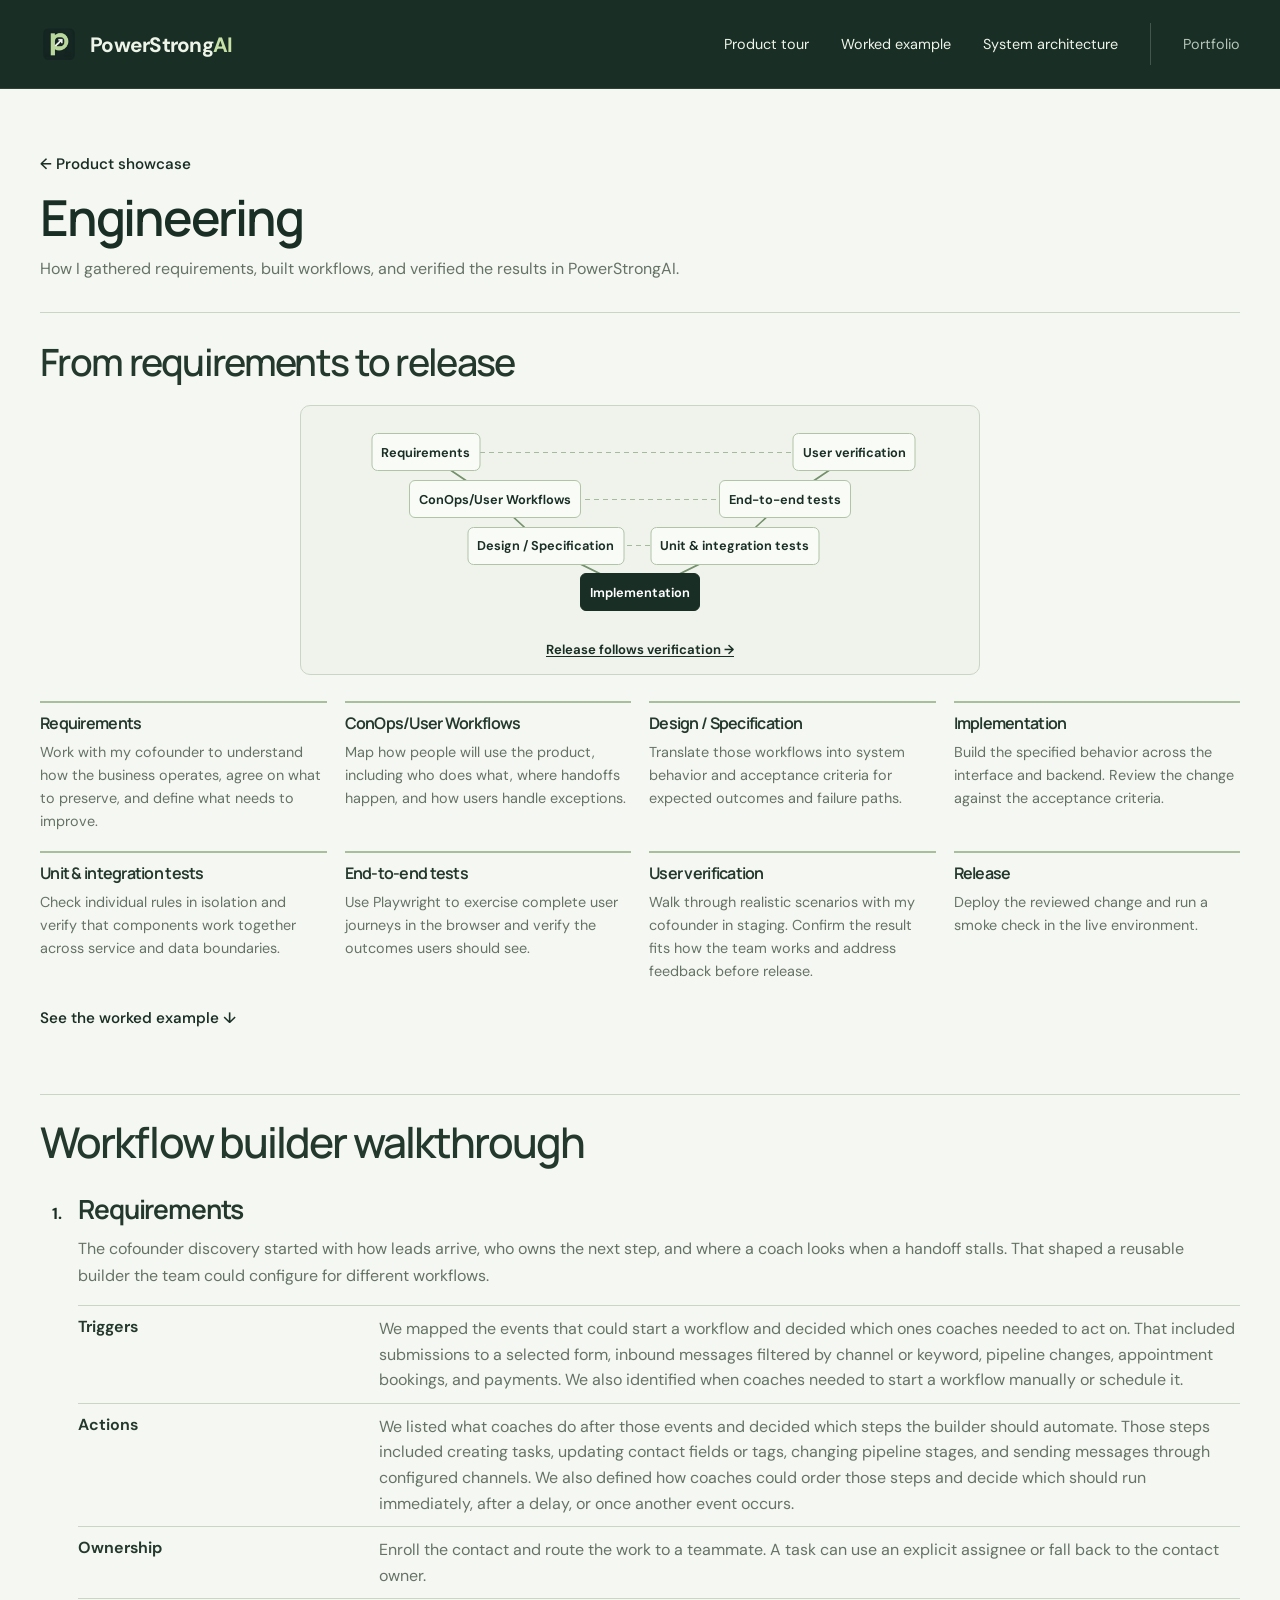
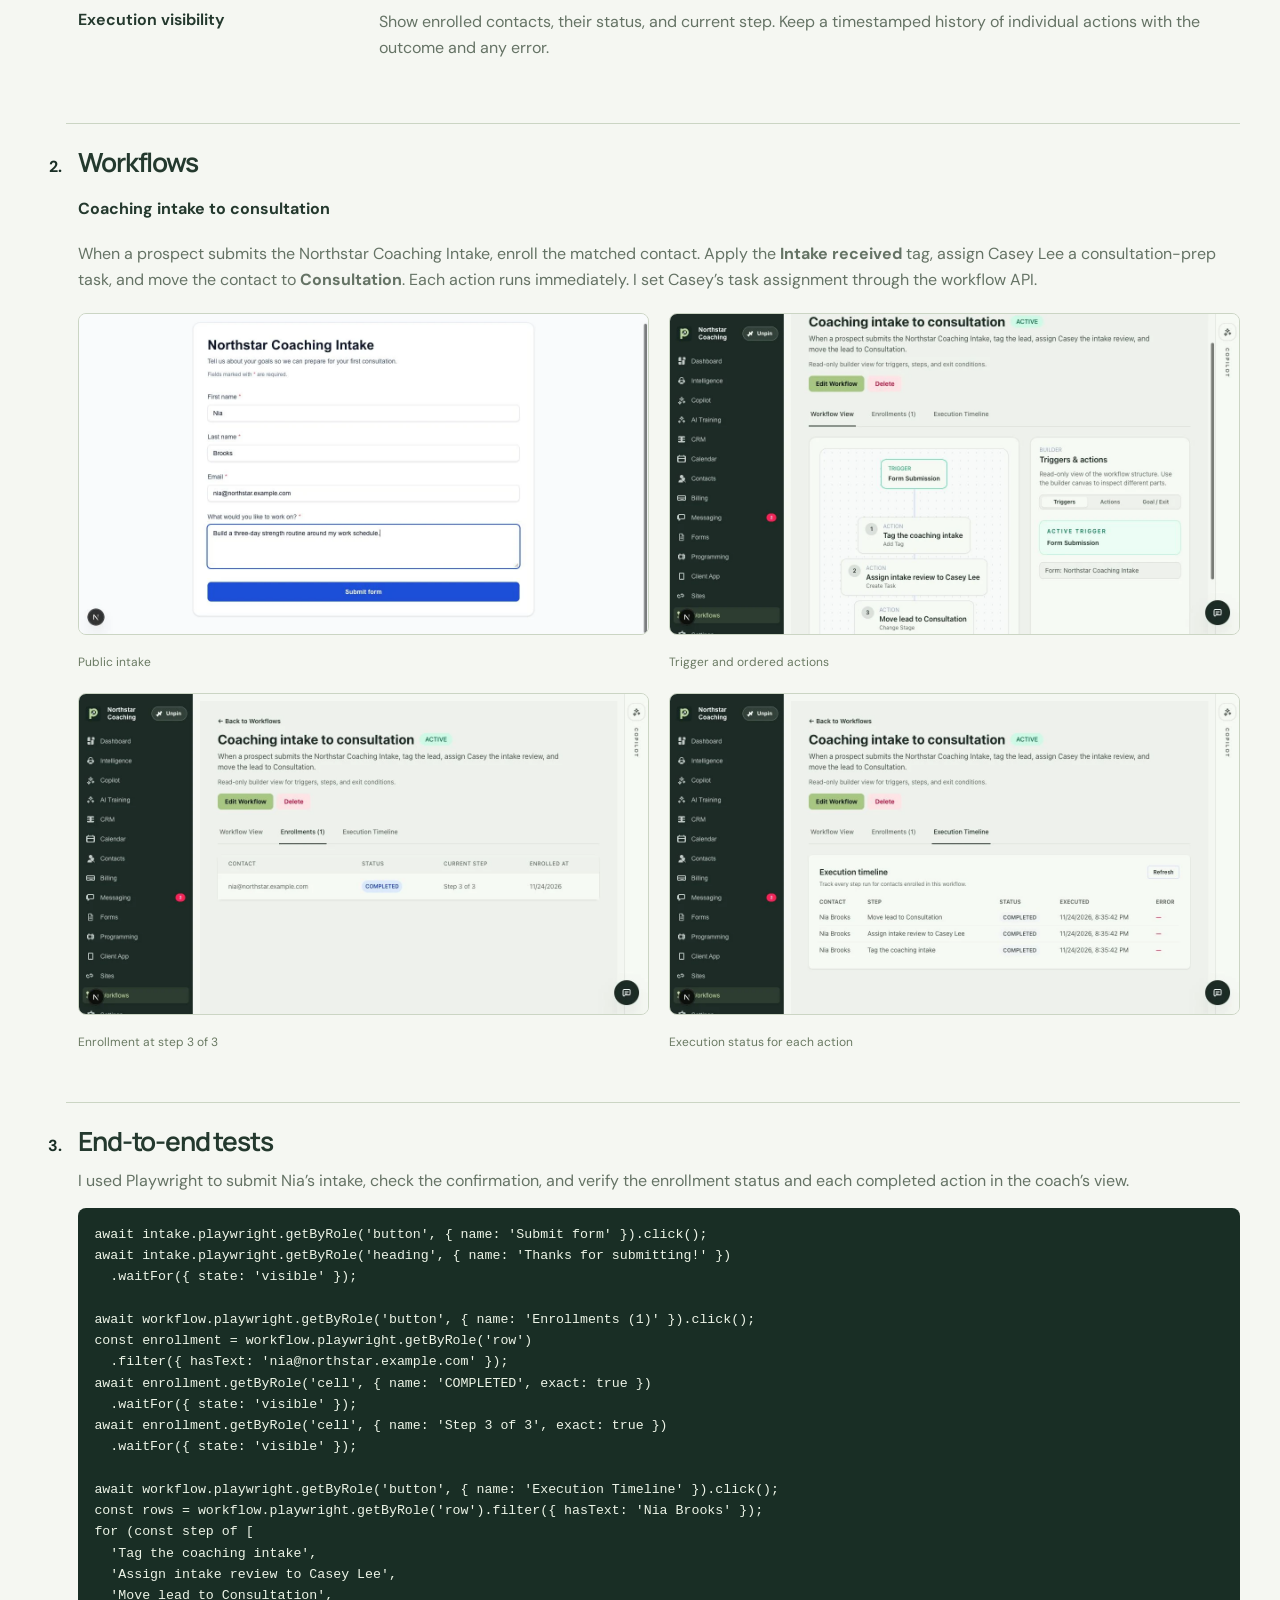
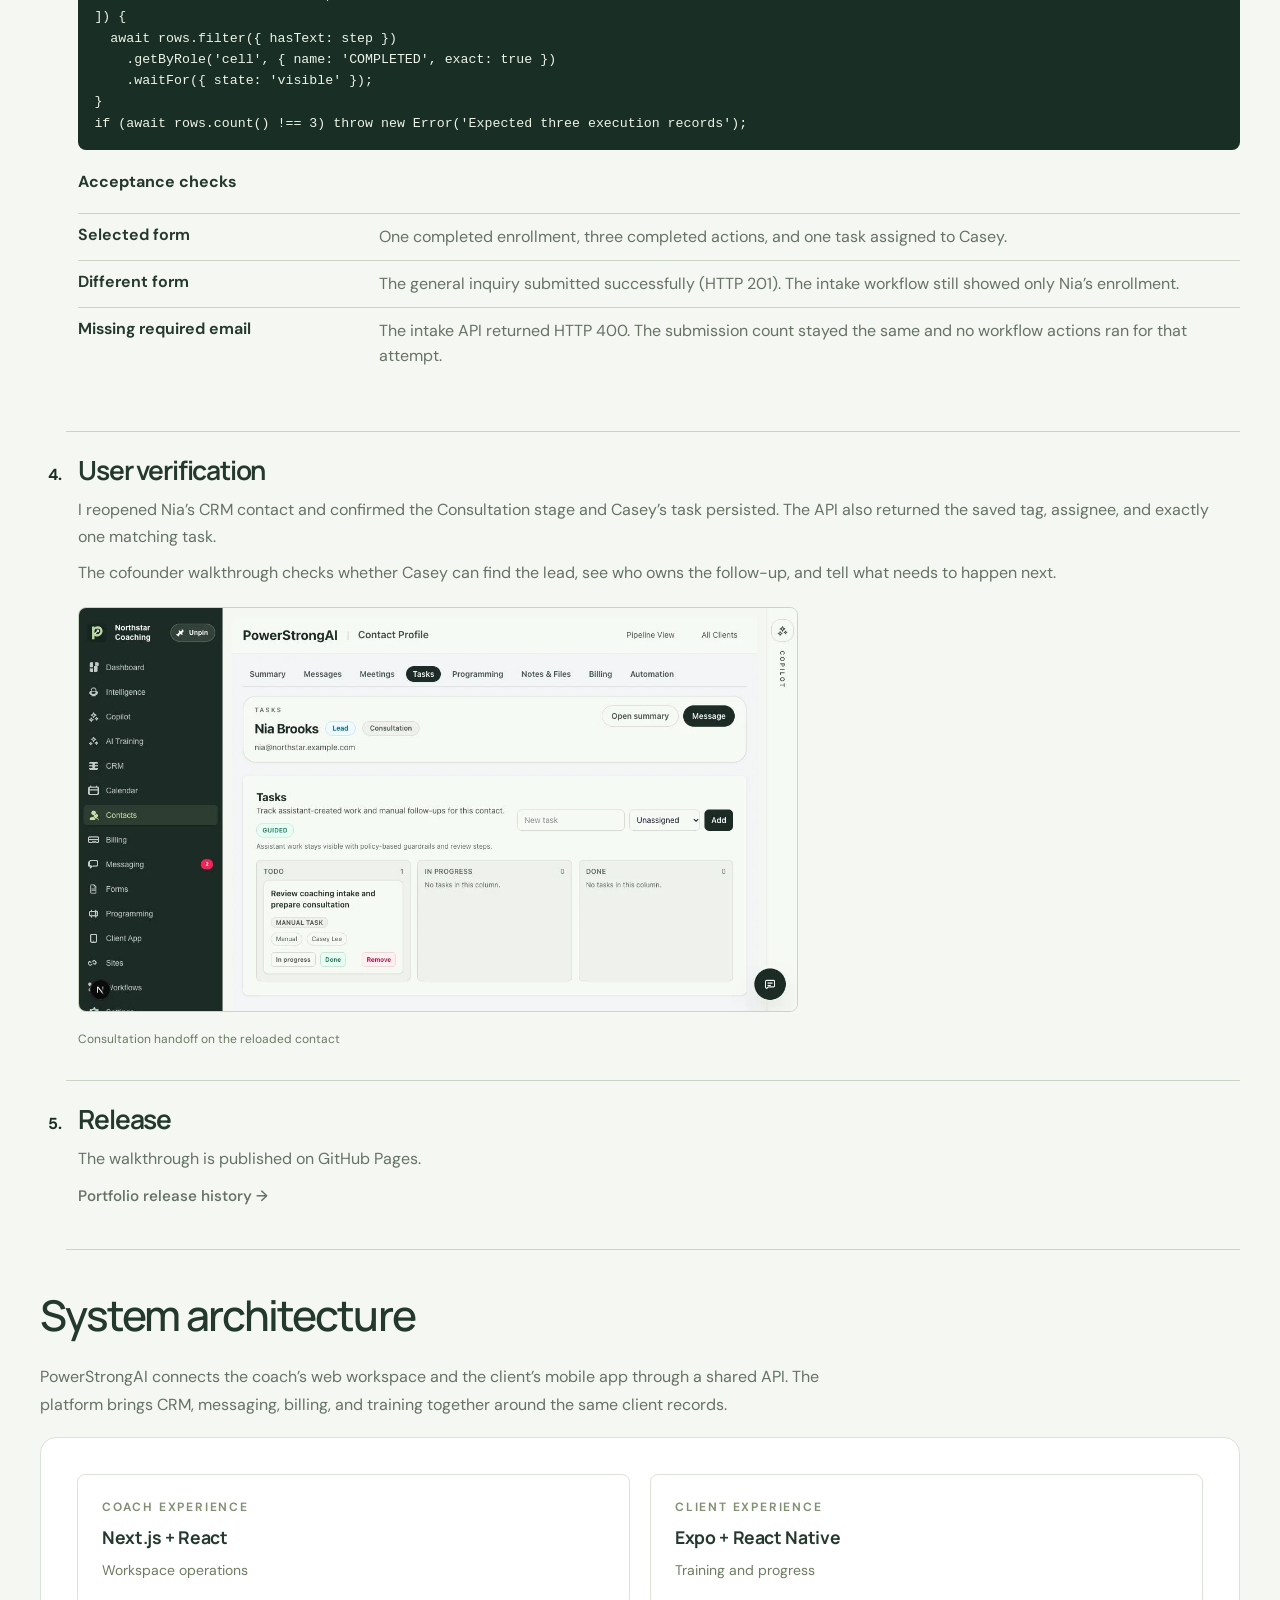
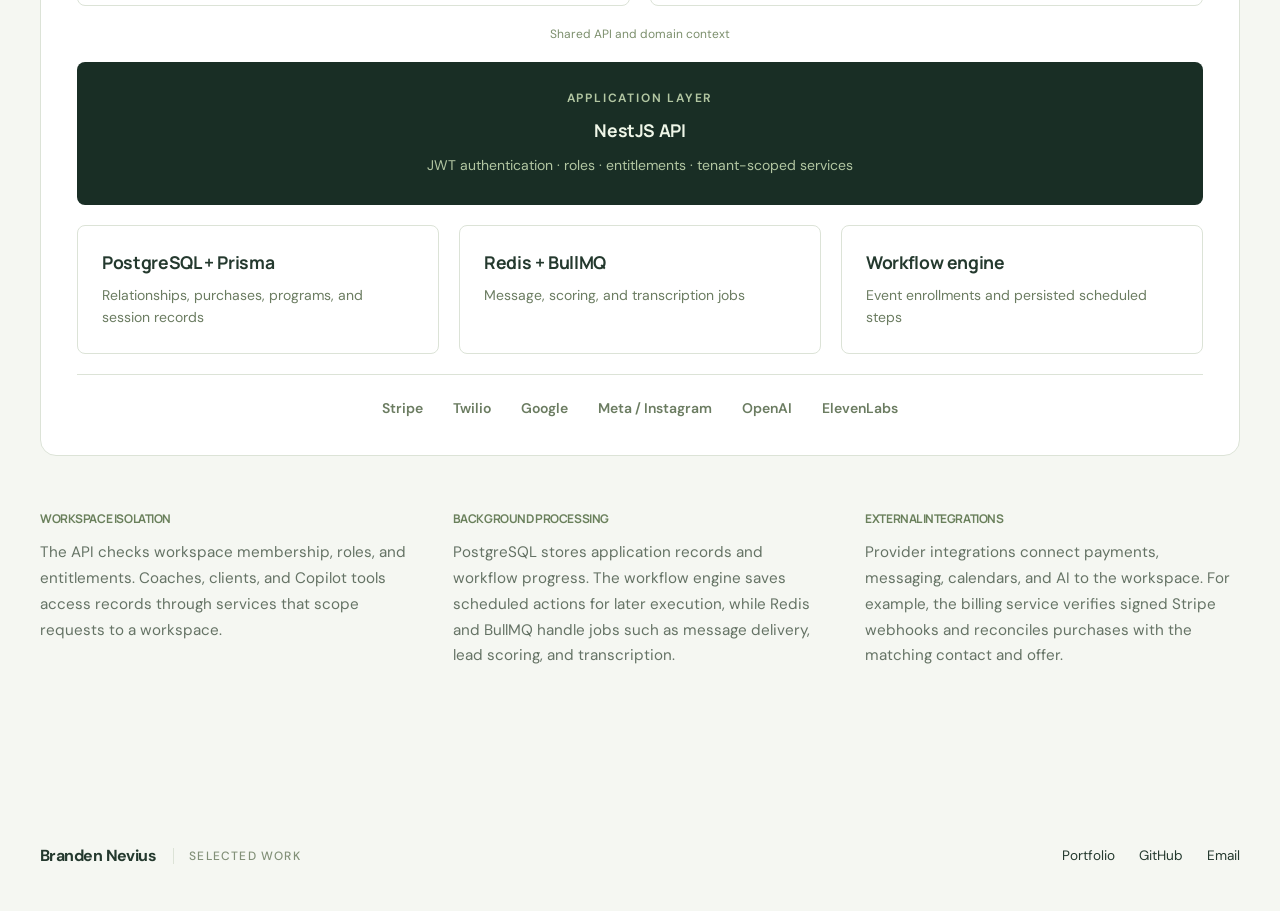
==== commit 91f63291: "Present system architecture as a platform overview" ====
--- a/powerstrong-engineering.html
+++ b/powerstrong-engineering.html
@@ -6,7 +6,7 @@
   <title>PowerStrongAI Engineering | Branden Nevius</title>
   <meta name="description" content="Architecture and workflow verification for PowerStrongAI, an independent coaching platform by Branden Nevius.">
   <meta name="theme-color" content="#192e25">
-  <link rel="stylesheet" href="powerstrong.css?v=20261124-architecture">
+  <link rel="stylesheet" href="powerstrong.css?v=20261124-platform-architecture">
 </head>
 <body>
 <a class="skip" href="#main">Skip to content</a>
@@ -126,16 +126,22 @@
 </section>
 <section class="engineering-architecture" id="architecture" aria-labelledby="architecture-title">
   <h2 id="architecture-title">System architecture</h2>
-  <p class="architecture-intro">Coaches work in a Next.js web app and clients train in an Expo mobile app. Both use the same NestJS API, which applies workspace permissions and keeps records tied to the tenant that owns them.</p>
+  <p class="architecture-intro">PowerStrongAI connects the coach’s web workspace and the client’s mobile app through a shared API. The platform brings CRM, messaging, billing, and training together around the same client records.</p>
   <div class="architecture" aria-label="Application architecture"><div class="arch-experiences"><div><small>COACH EXPERIENCE</small><strong>Next.js + React</strong><span>Workspace operations</span></div><div><small>CLIENT EXPERIENCE</small><strong>Expo + React Native</strong><span>Training and progress</span></div></div><div class="arch-bridge">Shared API and domain context</div><div class="arch-api"><small>APPLICATION LAYER</small><strong>NestJS API</strong><span>JWT authentication · roles · entitlements · tenant-scoped services</span></div><div class="arch-foundations"><div><strong>PostgreSQL + Prisma</strong><span>Relationships, purchases, programs, and session records</span></div><div><strong>Redis + BullMQ</strong><span>Message, scoring, and transcription jobs</span></div><div><strong>Workflow engine</strong><span>Event enrollments and persisted scheduled steps</span></div></div><div class="providers"><span>Stripe</span><span>Twilio</span><span>Google</span><span>Meta / Instagram</span><span>OpenAI</span><span>ElevenLabs</span></div></div>
-  <h3 class="architecture-flow-title">How an intake reaches the coach</h3>
-  <ol class="process-stages architecture-flow">
-    <li><h4>Save the submission</h4><p>The API checks the public form’s required fields, finds or creates the contact, and stores the answers under that workspace.</p></li>
-    <li><h4>Match the trigger</h4><p>The workflow engine looks for active workflows configured for that form. A match enrolls the contact and starts the ordered actions.</p></li>
-    <li><h4>Record the results</h4><p>The engine saves each step’s status in PostgreSQL. The app reads those records to show the timeline alongside the updated contact and assigned task.</p></li>
-  </ol>
-  <p class="architecture-intro">The engine also stores delayed steps with a scheduled time so a poller can pick them up later. Redis and BullMQ handle background jobs such as message delivery, lead scoring, and transcription.</p>
-  <div class="engineering-grid"><article><h3 class="eyebrow">TENANCY &amp; AI</h3><p>Workspace context follows requests through role and entitlement guards into explicitly tenant-scoped services. Copilot tools operate within that same application context.</p></article><article><h3 class="eyebrow">PAYMENTS &amp; EVENTS</h3><p>Signed Stripe webhooks, duplicate-event checks, and purchase reconciliation paths connect provider events to workspace records and downstream workflows.</p></article><article><h3 class="eyebrow">PROGRAM LIFECYCLES</h3><p>Templates, client assignments, and completed workouts have separate lifecycles. Replacement and synchronization rules account for session progress and locks.</p></article></div>
+  <div class="engineering-grid">
+    <article>
+      <h3 class="eyebrow">WORKSPACE ISOLATION</h3>
+      <p>The API checks workspace membership, roles, and entitlements. Coaches, clients, and Copilot tools access records through services that scope requests to a workspace.</p>
+    </article>
+    <article>
+      <h3 class="eyebrow">BACKGROUND PROCESSING</h3>
+      <p>PostgreSQL stores application records and workflow progress. The workflow engine saves scheduled actions for later execution, while Redis and BullMQ handle jobs such as message delivery, lead scoring, and transcription.</p>
+    </article>
+    <article>
+      <h3 class="eyebrow">EXTERNAL INTEGRATIONS</h3>
+      <p>Provider integrations connect payments, messaging, calendars, and AI to the workspace. For example, the billing service verifies signed Stripe webhooks and reconciles purchases with the matching contact and offer.</p>
+    </article>
+  </div>
 </section>
 </section>
 </main>
--- a/powerstrong.css
+++ b/powerstrong.css
@@ -95,8 +95,6 @@
 .engineering-architecture { padding-top: 18px; }
 .engineering-architecture h2 { font-size: clamp(1.8rem, 4vw, 2.65rem); margin-bottom: 24px; }
 .architecture-intro { max-width: 75ch; color: var(--muted); }
-.architecture-flow-title { font-size: 1.4rem; margin: 32px 0 16px; }
-.architecture-flow h4 { font-size: 1rem; margin: 0 0 8px; }
 @media (max-width: 650px) {
   .delivery-gallery { grid-template-columns: 1fr; }
   .delivery-steps > li { padding-left: 6px; }
@@ -128,10 +126,6 @@
 .delivery-overview > .quiet-link { color: var(--forest); }
 @media (max-width: 900px) { .process-stages { grid-template-columns: repeat(2, minmax(0, 1fr)); } }
 @media (max-width: 520px) { .process-stages { grid-template-columns: 1fr; gap: 16px; } }
-.process-stages.architecture-flow { grid-template-columns: repeat(3, minmax(0, 1fr)); }
-@media (max-width: 650px) {
-  .process-stages.architecture-flow { grid-template-columns: 1fr; }
-}
 
 @media (max-width: 1000px) {
   .site-nav .author-link { display: inline-flex; padding-left: 16px; }
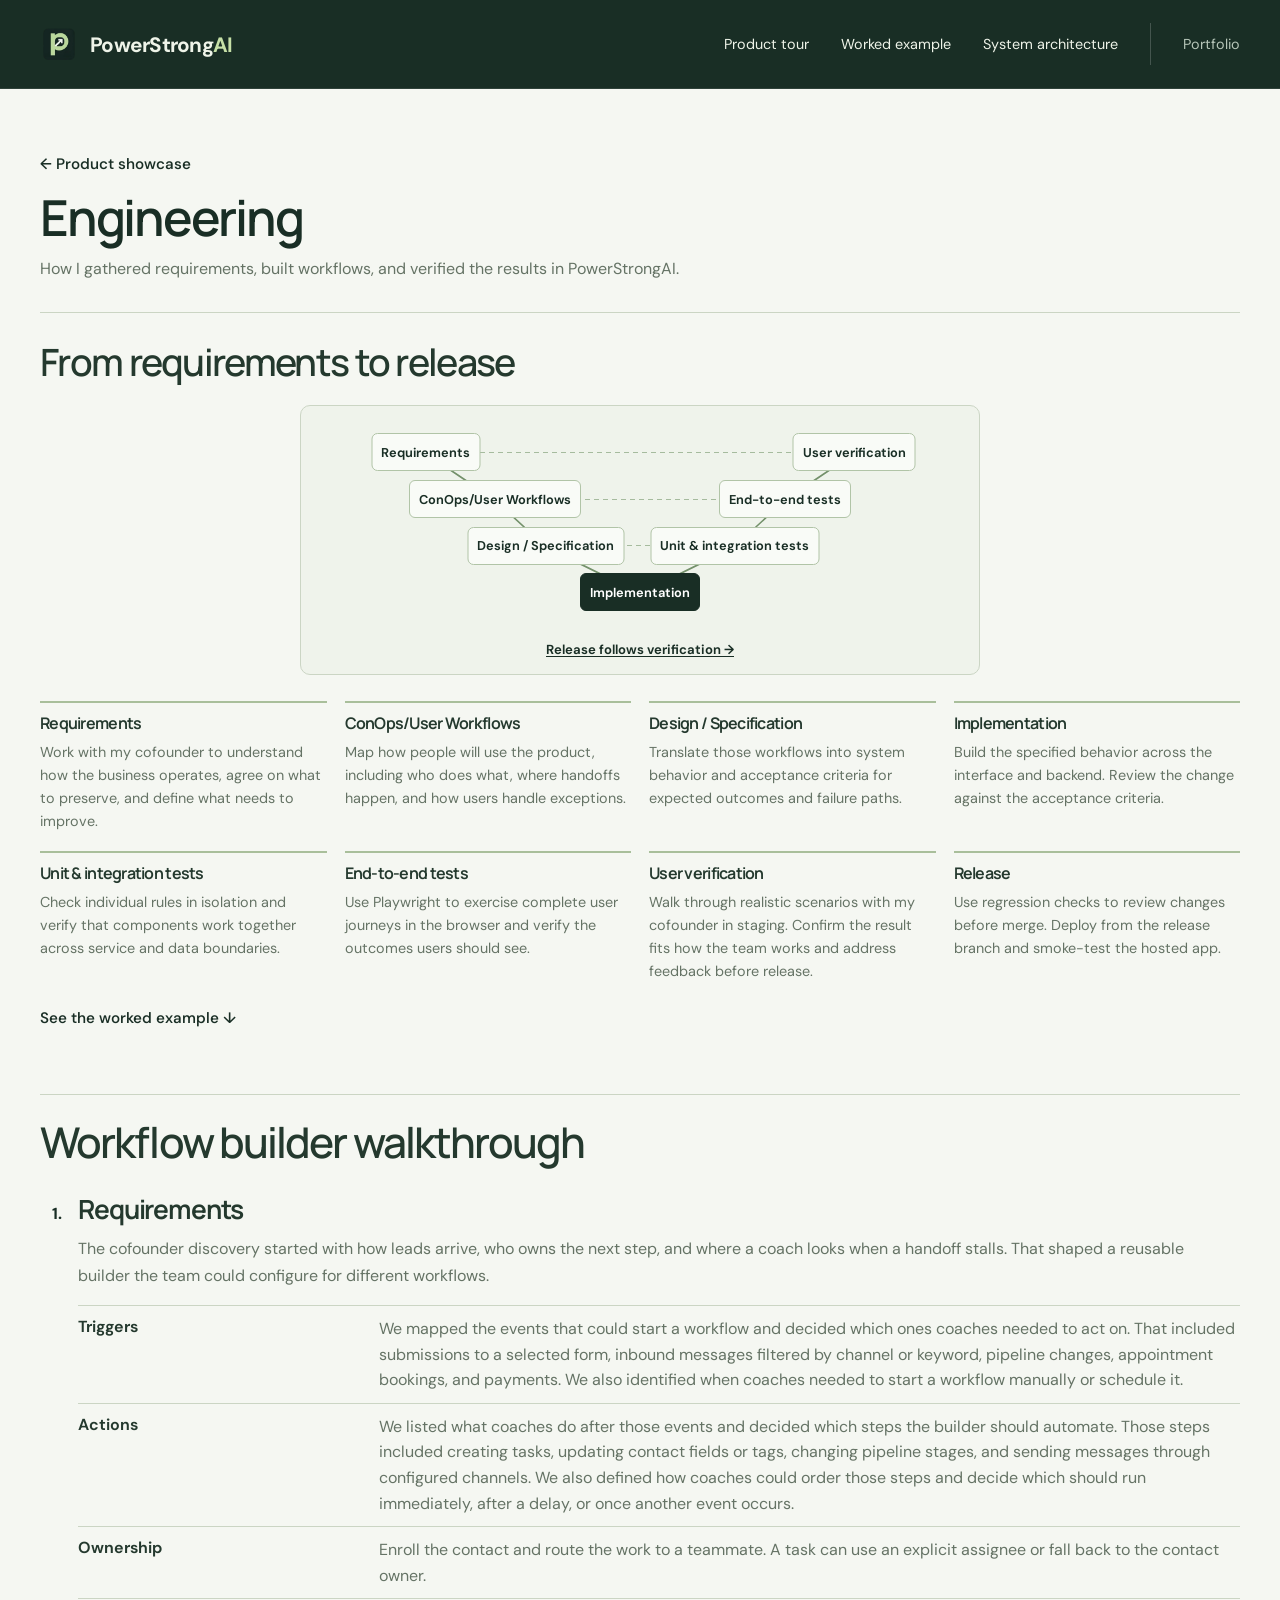
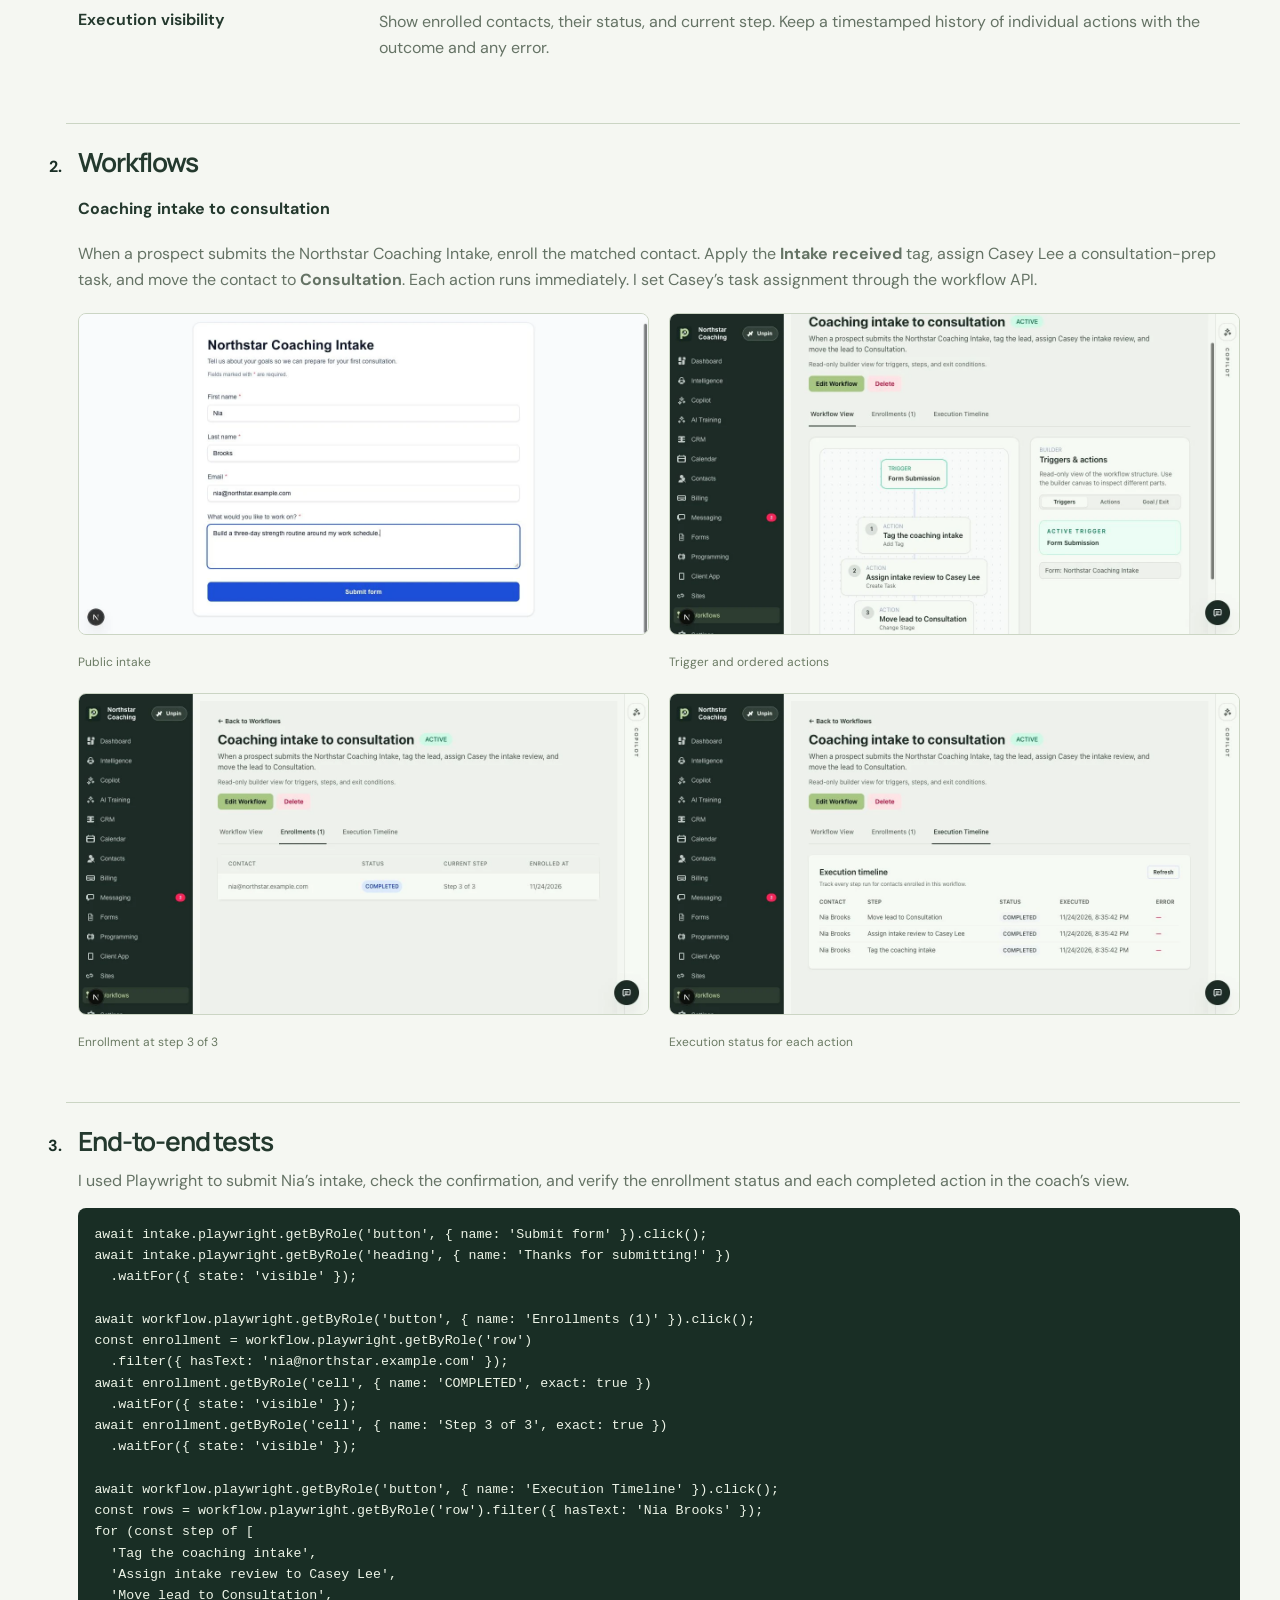
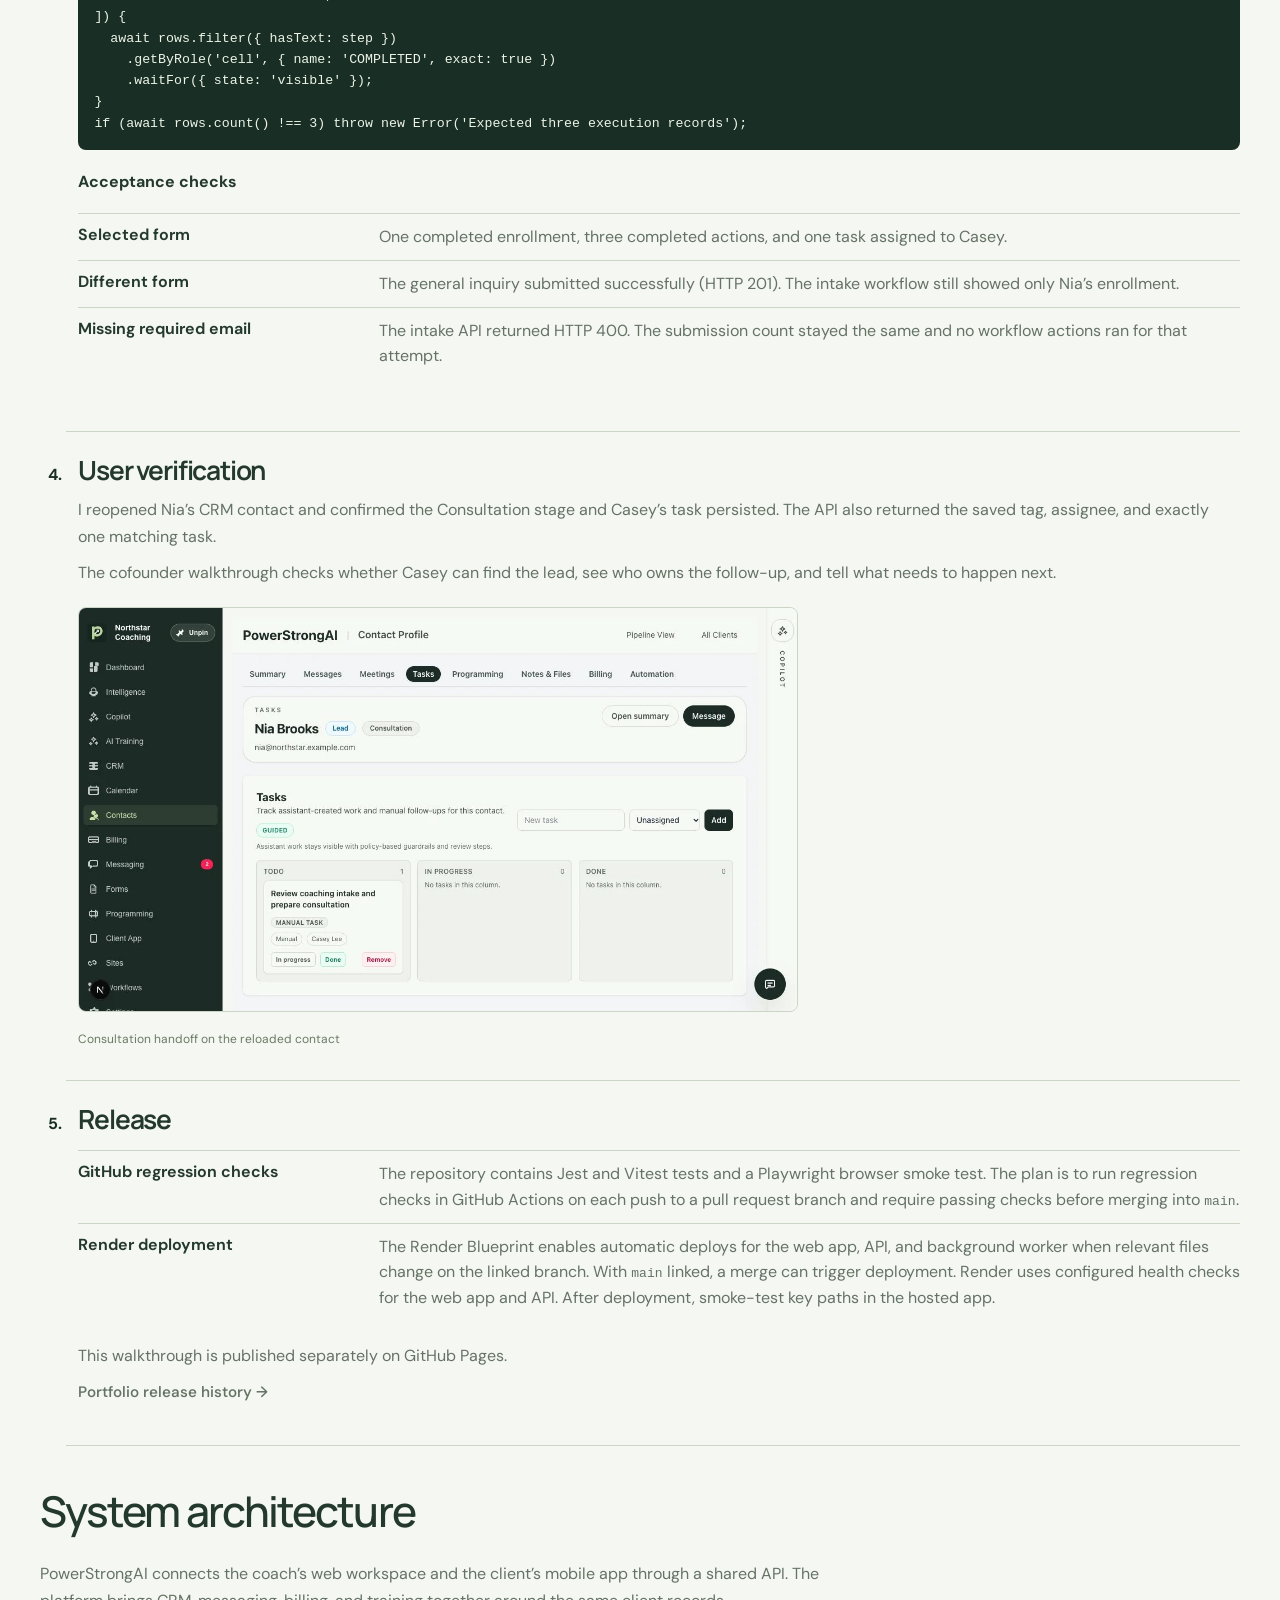
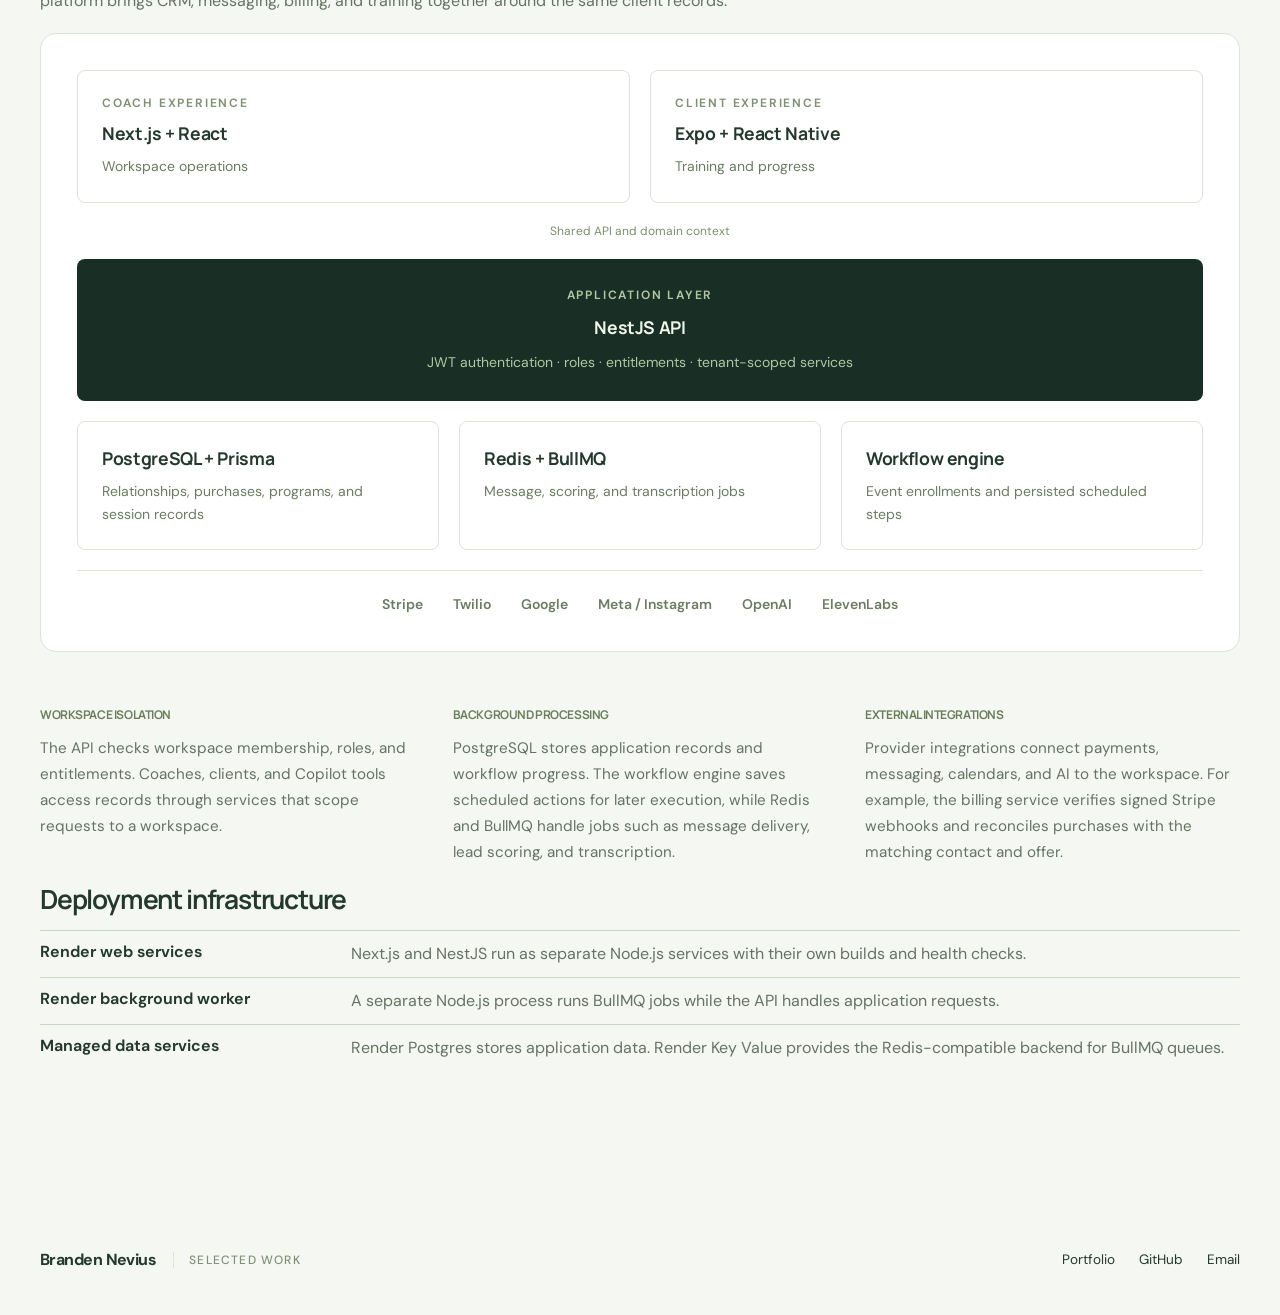
==== commit 81374399: "Document application release and Render infrastructure" ====
--- a/powerstrong-engineering.html
+++ b/powerstrong-engineering.html
@@ -48,7 +48,7 @@
     <li><h3>Unit &amp; integration tests</h3><p>Check individual rules in isolation and verify that components work together across service and data boundaries.</p></li>
     <li><h3>End-to-end tests</h3><p>Use Playwright to exercise complete user journeys in the browser and verify the outcomes users should see.</p></li>
     <li><h3>User verification</h3><p>Walk through realistic scenarios with my cofounder in staging. Confirm the result fits how the team works and address feedback before release.</p></li>
-    <li><h3>Release</h3><p>Deploy the reviewed change and run a smoke check in the live environment.</p></li>
+    <li><h3>Release</h3><p>Use regression checks to review changes before merge. Deploy from the release branch and smoke-test the hosted app.</p></li>
   </ol>
   <a class="quiet-link" href="#verification">See the worked example ↓</a>
 </section>
@@ -119,7 +119,11 @@
     </li>
     <li id="release">
       <h3>Release</h3>
-      <p>The walkthrough is published on GitHub Pages.</p>
+      <dl class="workflow-cases">
+        <div><dt>GitHub regression checks</dt><dd>The repository contains Jest and Vitest tests and a Playwright browser smoke test. The plan is to run regression checks in GitHub Actions on each push to a pull request branch and require passing checks before merging into <code>main</code>.</dd></div>
+        <div><dt>Render deployment</dt><dd>The Render Blueprint enables automatic deploys for the web app, API, and background worker when relevant files change on the linked branch. With <code>main</code> linked, a merge can trigger deployment. Render uses configured health checks for the web app and API. After deployment, smoke-test key paths in the hosted app.</dd></div>
+      </dl>
+      <p>This walkthrough is published separately on GitHub Pages.</p>
       <p><a class="quiet-link" href="https://github.com/brandennevius/brandennevius.github.io/commits/main/">Portfolio release history →</a></p>
     </li>
   </ol>
@@ -142,6 +146,12 @@
       <p>Provider integrations connect payments, messaging, calendars, and AI to the workspace. For example, the billing service verifies signed Stripe webhooks and reconciles purchases with the matching contact and offer.</p>
     </article>
   </div>
+  <h3>Deployment infrastructure</h3>
+  <dl class="workflow-cases">
+    <div><dt>Render web services</dt><dd>Next.js and NestJS run as separate Node.js services with their own builds and health checks.</dd></div>
+    <div><dt>Render background worker</dt><dd>A separate Node.js process runs BullMQ jobs while the API handles application requests.</dd></div>
+    <div><dt>Managed data services</dt><dd>Render Postgres stores application data. Render Key Value provides the Redis-compatible backend for BullMQ queues.</dd></div>
+  </dl>
 </section>
 </section>
 </main>
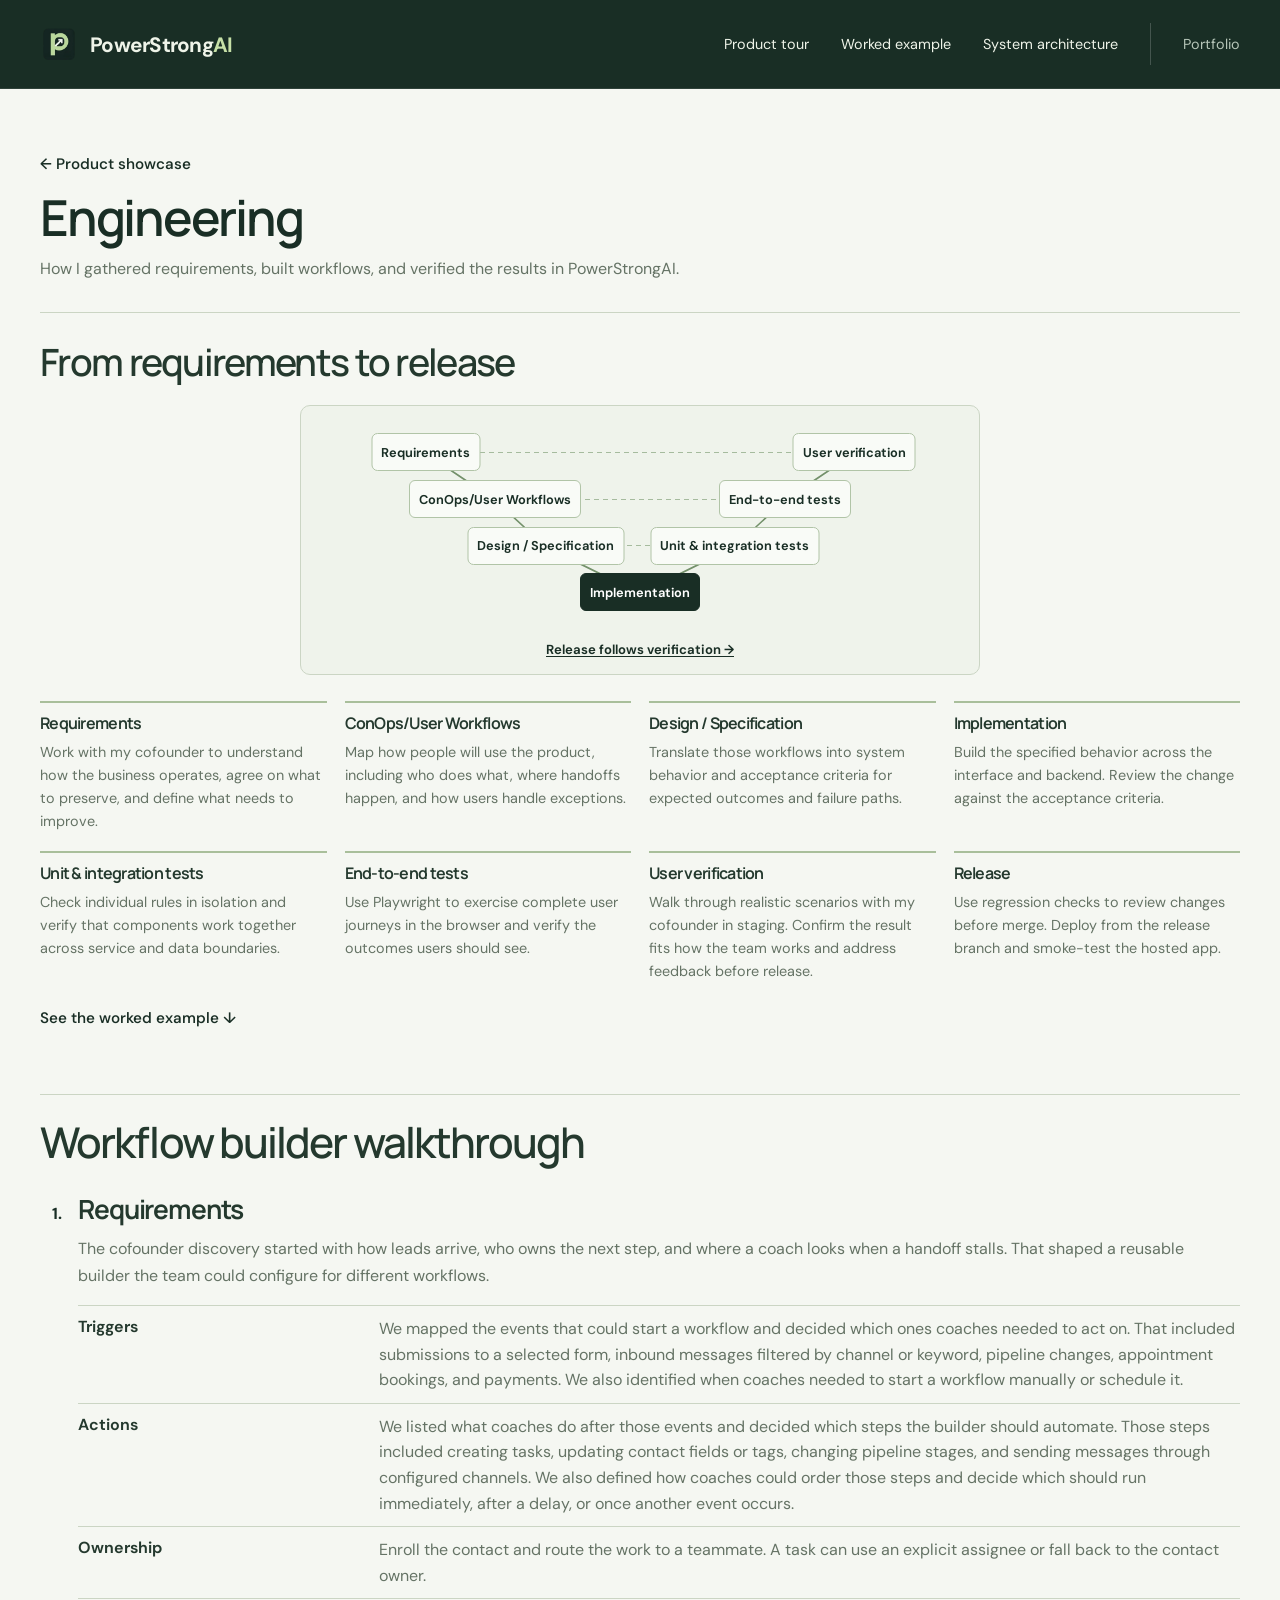
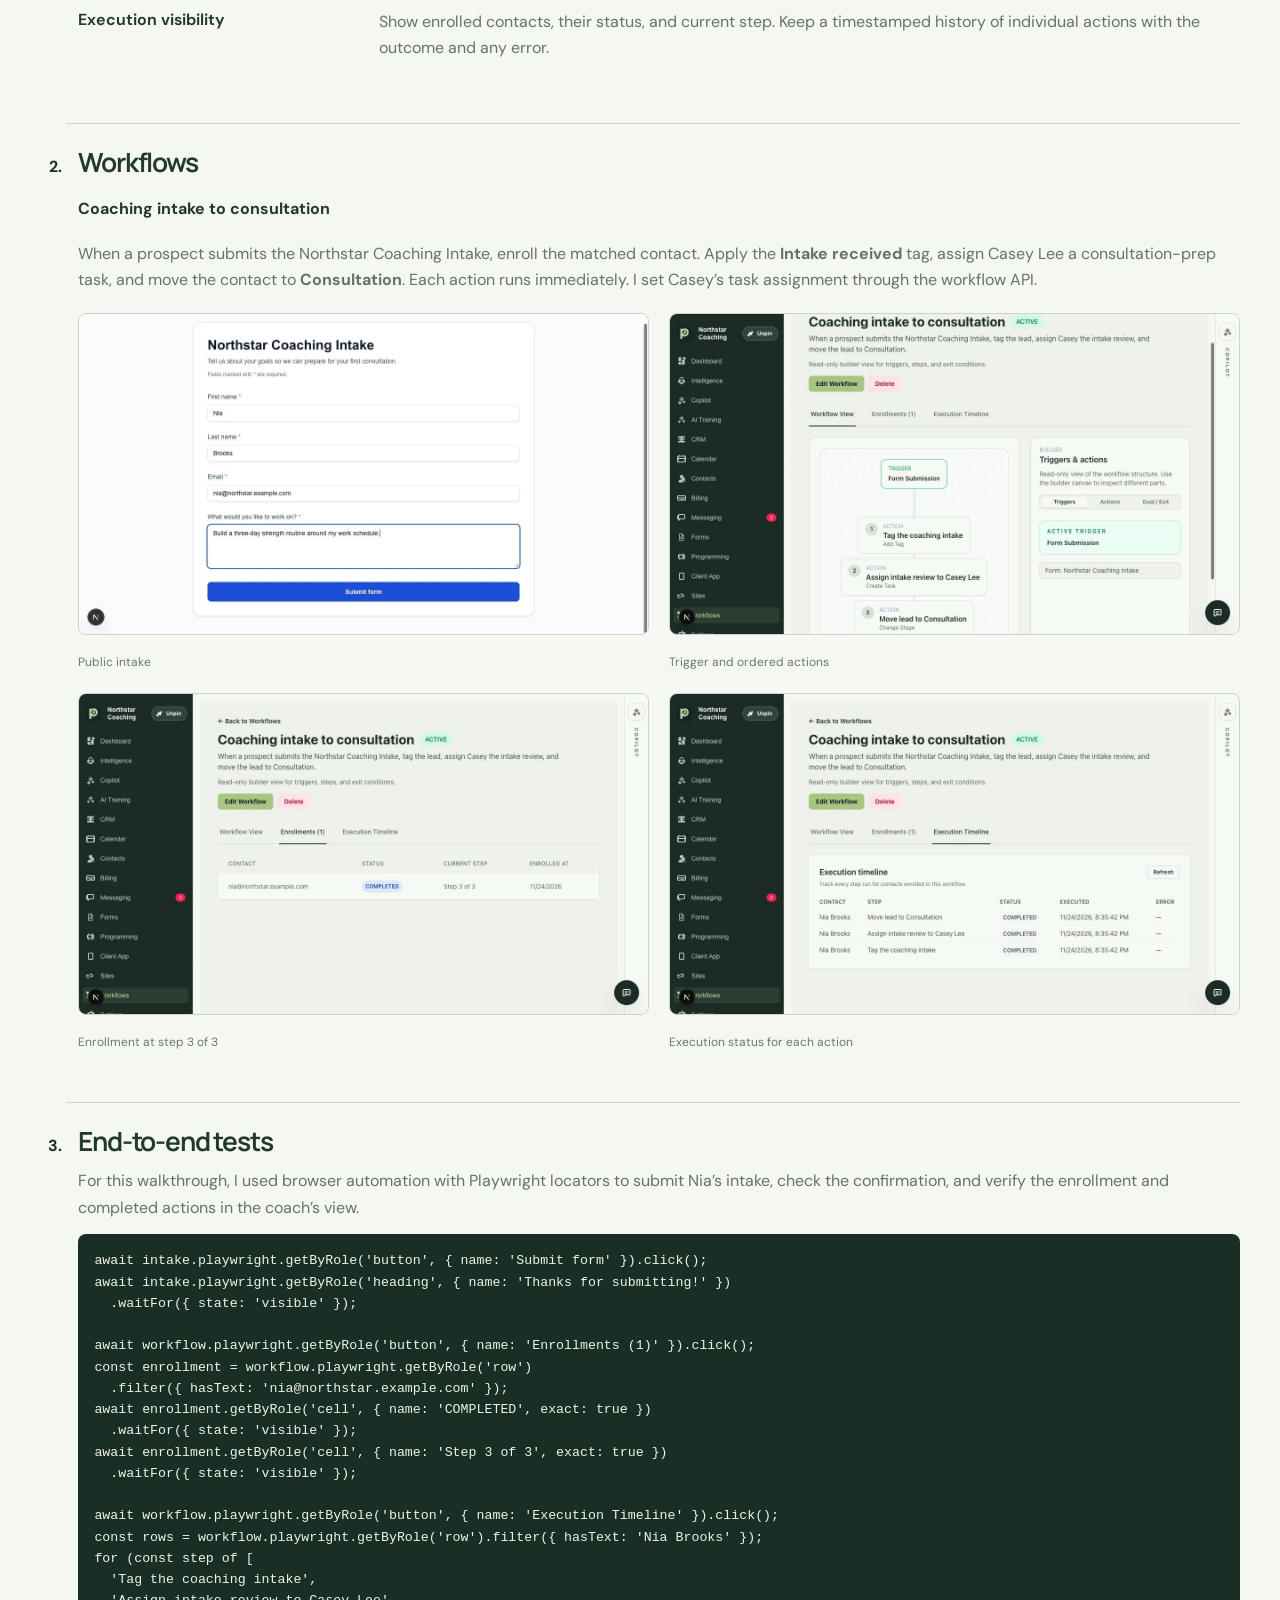
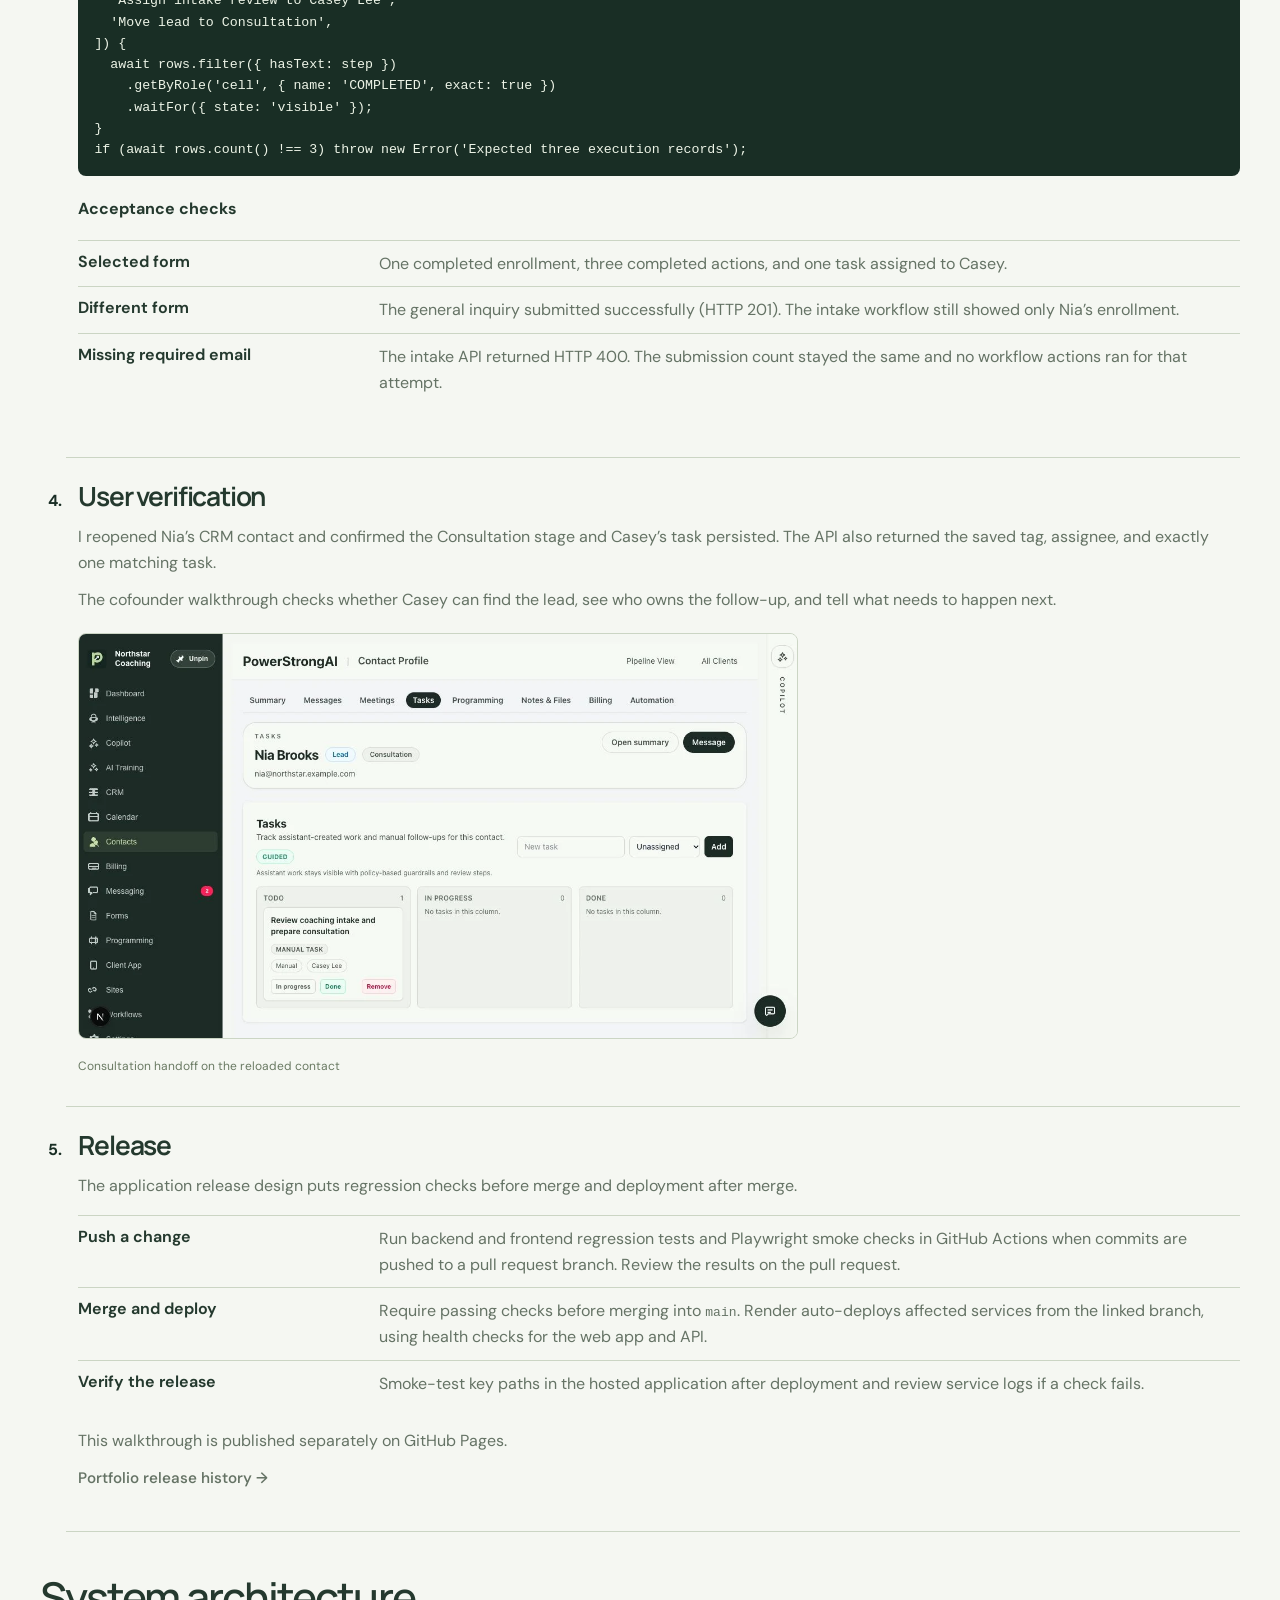
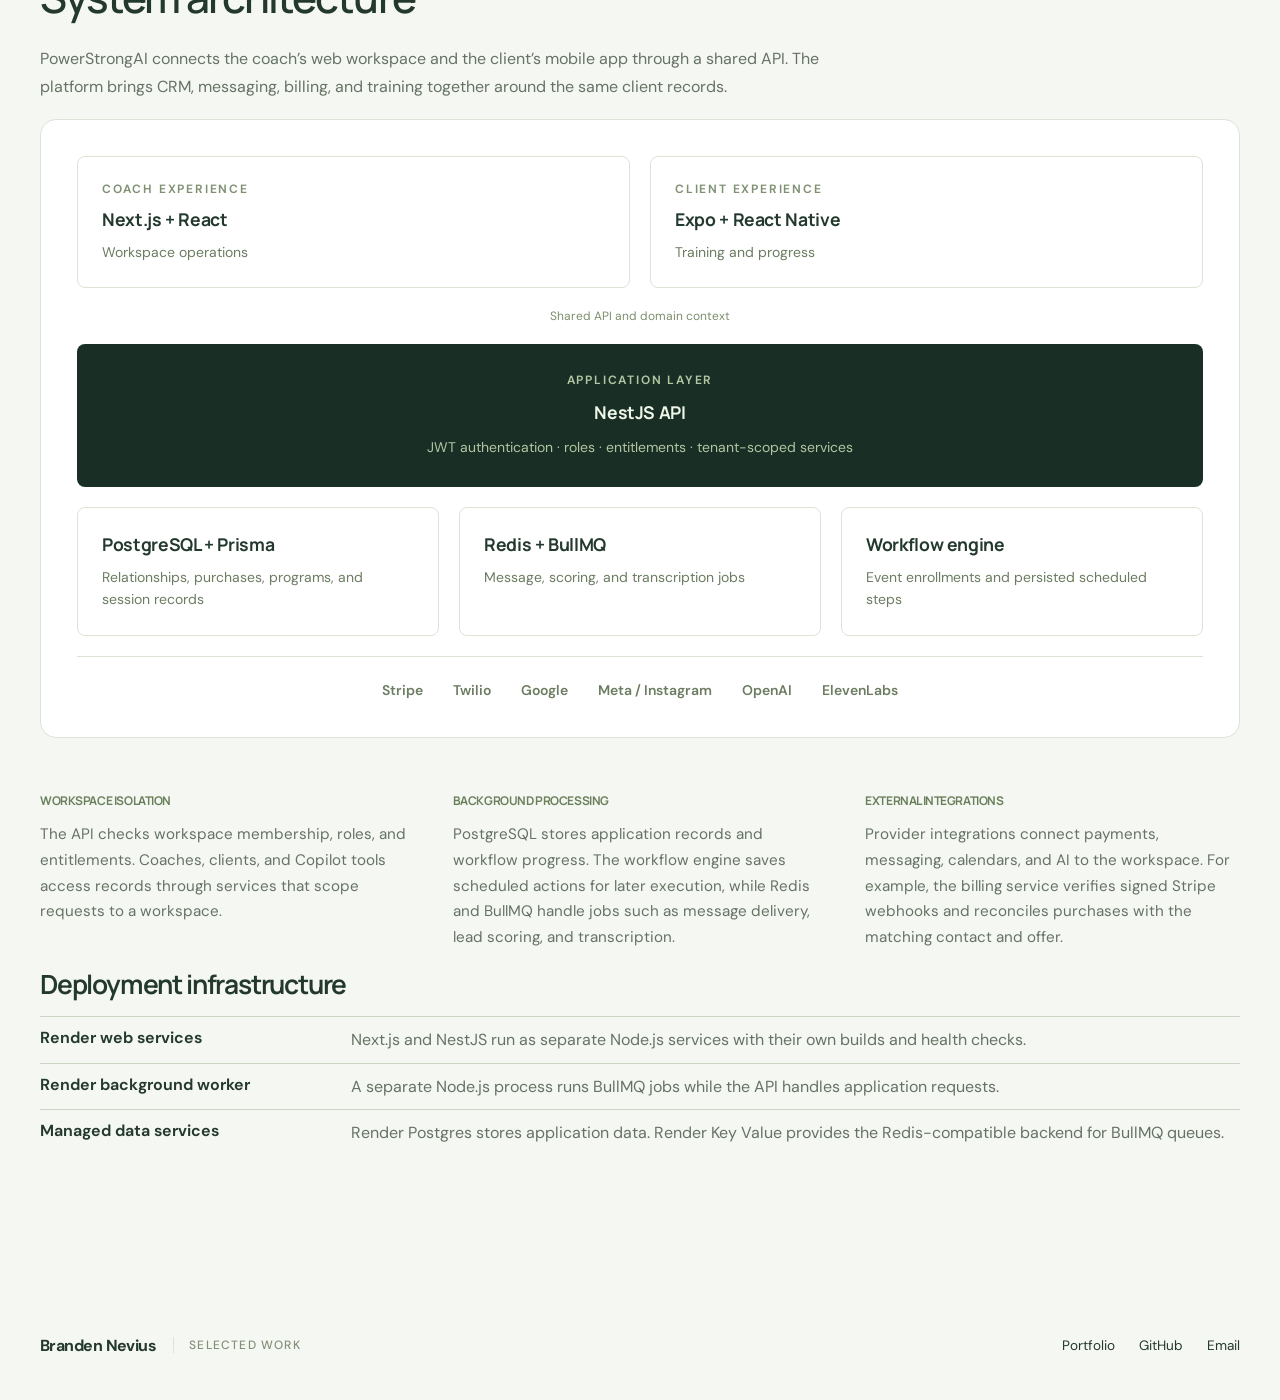
==== commit d93c1e90: "Describe the release pipeline as an engineering design" ====
--- a/powerstrong-engineering.html
+++ b/powerstrong-engineering.html
@@ -79,7 +79,7 @@
     </li>
     <li id="playwright">
       <h3>End-to-end tests</h3>
-      <p>I used Playwright to submit Nia’s intake, check the confirmation, and verify the enrollment status and each completed action in the coach’s view.</p>
+      <p>For this walkthrough, I used browser automation with Playwright locators to submit Nia’s intake, check the confirmation, and verify the enrollment and completed actions in the coach’s view.</p>
       <pre tabindex="0"><code>await intake.playwright.getByRole('button', { name: 'Submit form' }).click();
 await intake.playwright.getByRole('heading', { name: 'Thanks for submitting!' })
   .waitFor({ state: 'visible' });
@@ -119,9 +119,11 @@
     </li>
     <li id="release">
       <h3>Release</h3>
+      <p>The application release design puts regression checks before merge and deployment after merge.</p>
       <dl class="workflow-cases">
-        <div><dt>GitHub regression checks</dt><dd>The repository contains Jest and Vitest tests and a Playwright browser smoke test. The plan is to run regression checks in GitHub Actions on each push to a pull request branch and require passing checks before merging into <code>main</code>.</dd></div>
-        <div><dt>Render deployment</dt><dd>The Render Blueprint enables automatic deploys for the web app, API, and background worker when relevant files change on the linked branch. With <code>main</code> linked, a merge can trigger deployment. Render uses configured health checks for the web app and API. After deployment, smoke-test key paths in the hosted app.</dd></div>
+        <div><dt>Push a change</dt><dd>Run backend and frontend regression tests and Playwright smoke checks in GitHub Actions when commits are pushed to a pull request branch. Review the results on the pull request.</dd></div>
+        <div><dt>Merge and deploy</dt><dd>Require passing checks before merging into <code>main</code>. Render auto-deploys affected services from the linked branch, using health checks for the web app and API.</dd></div>
+        <div><dt>Verify the release</dt><dd>Smoke-test key paths in the hosted application after deployment and review service logs if a check fails.</dd></div>
       </dl>
       <p>This walkthrough is published separately on GitHub Pages.</p>
       <p><a class="quiet-link" href="https://github.com/brandennevius/brandennevius.github.io/commits/main/">Portfolio release history →</a></p>
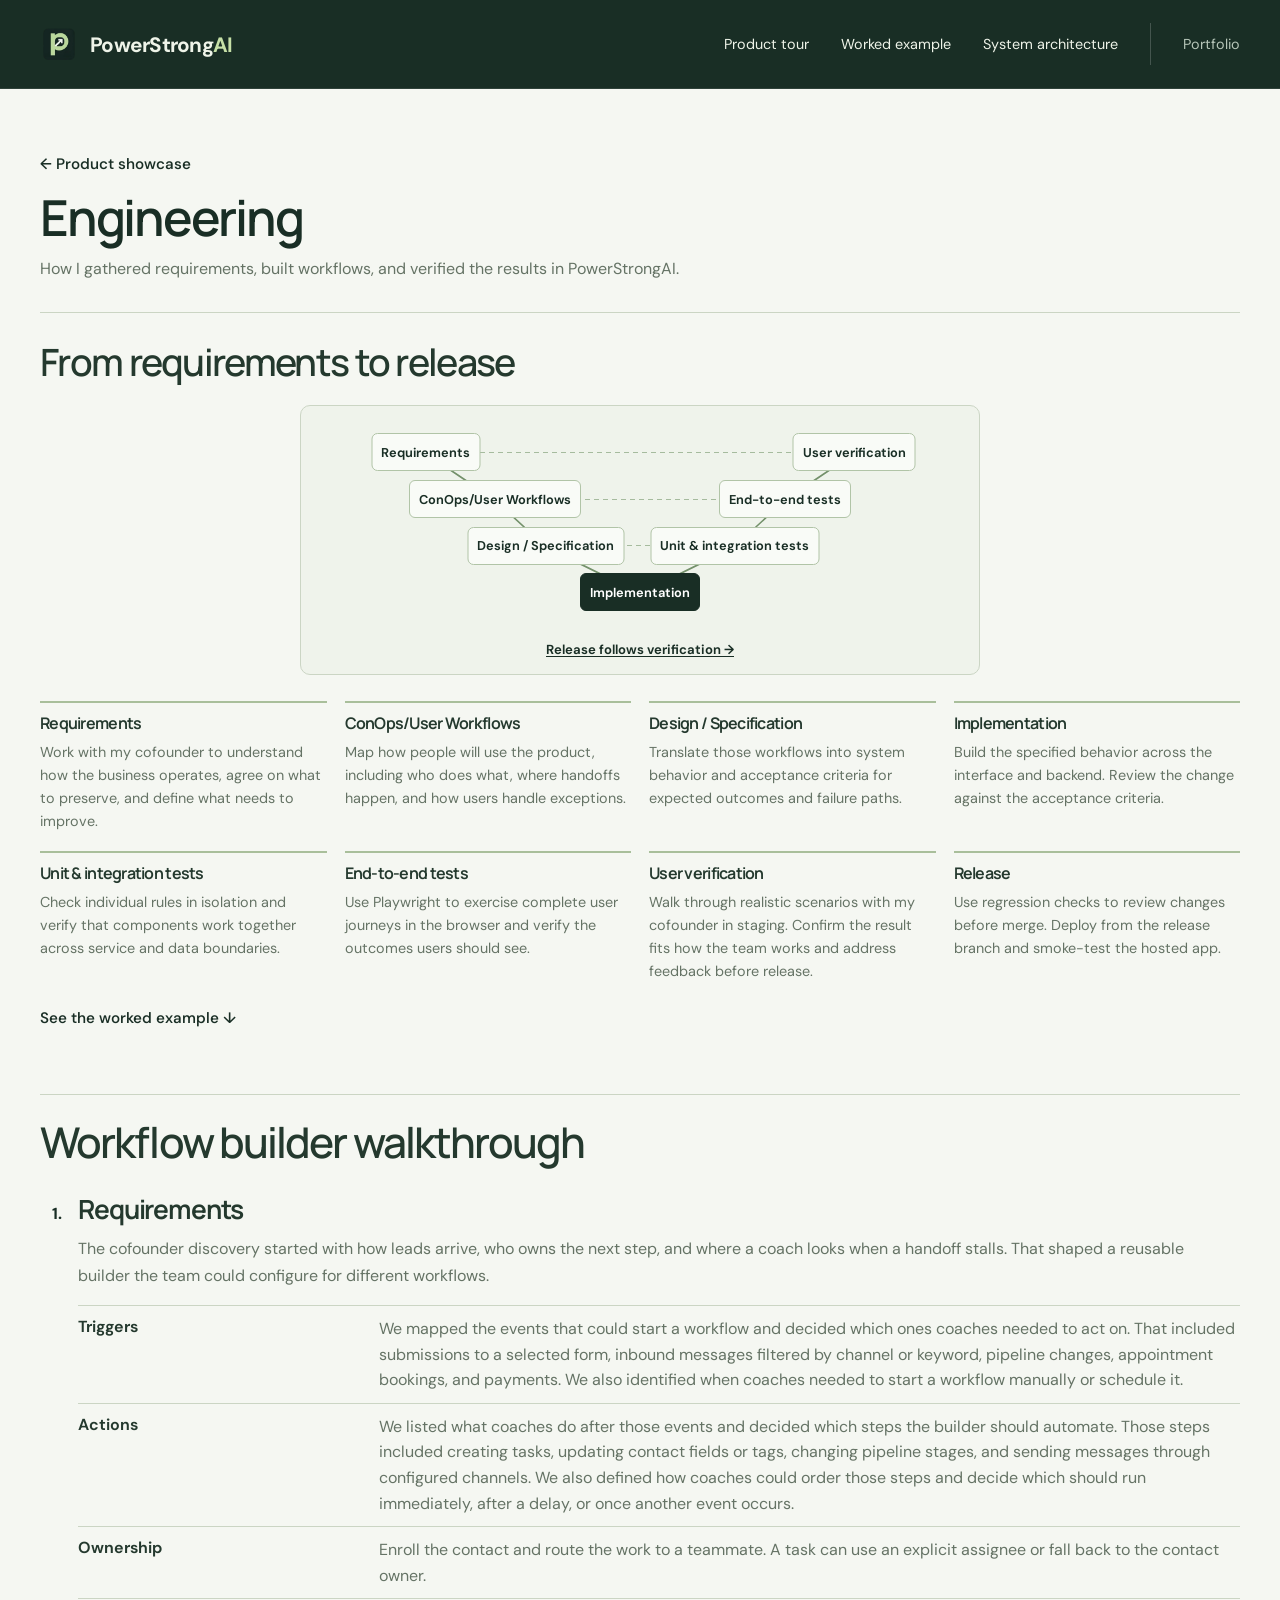
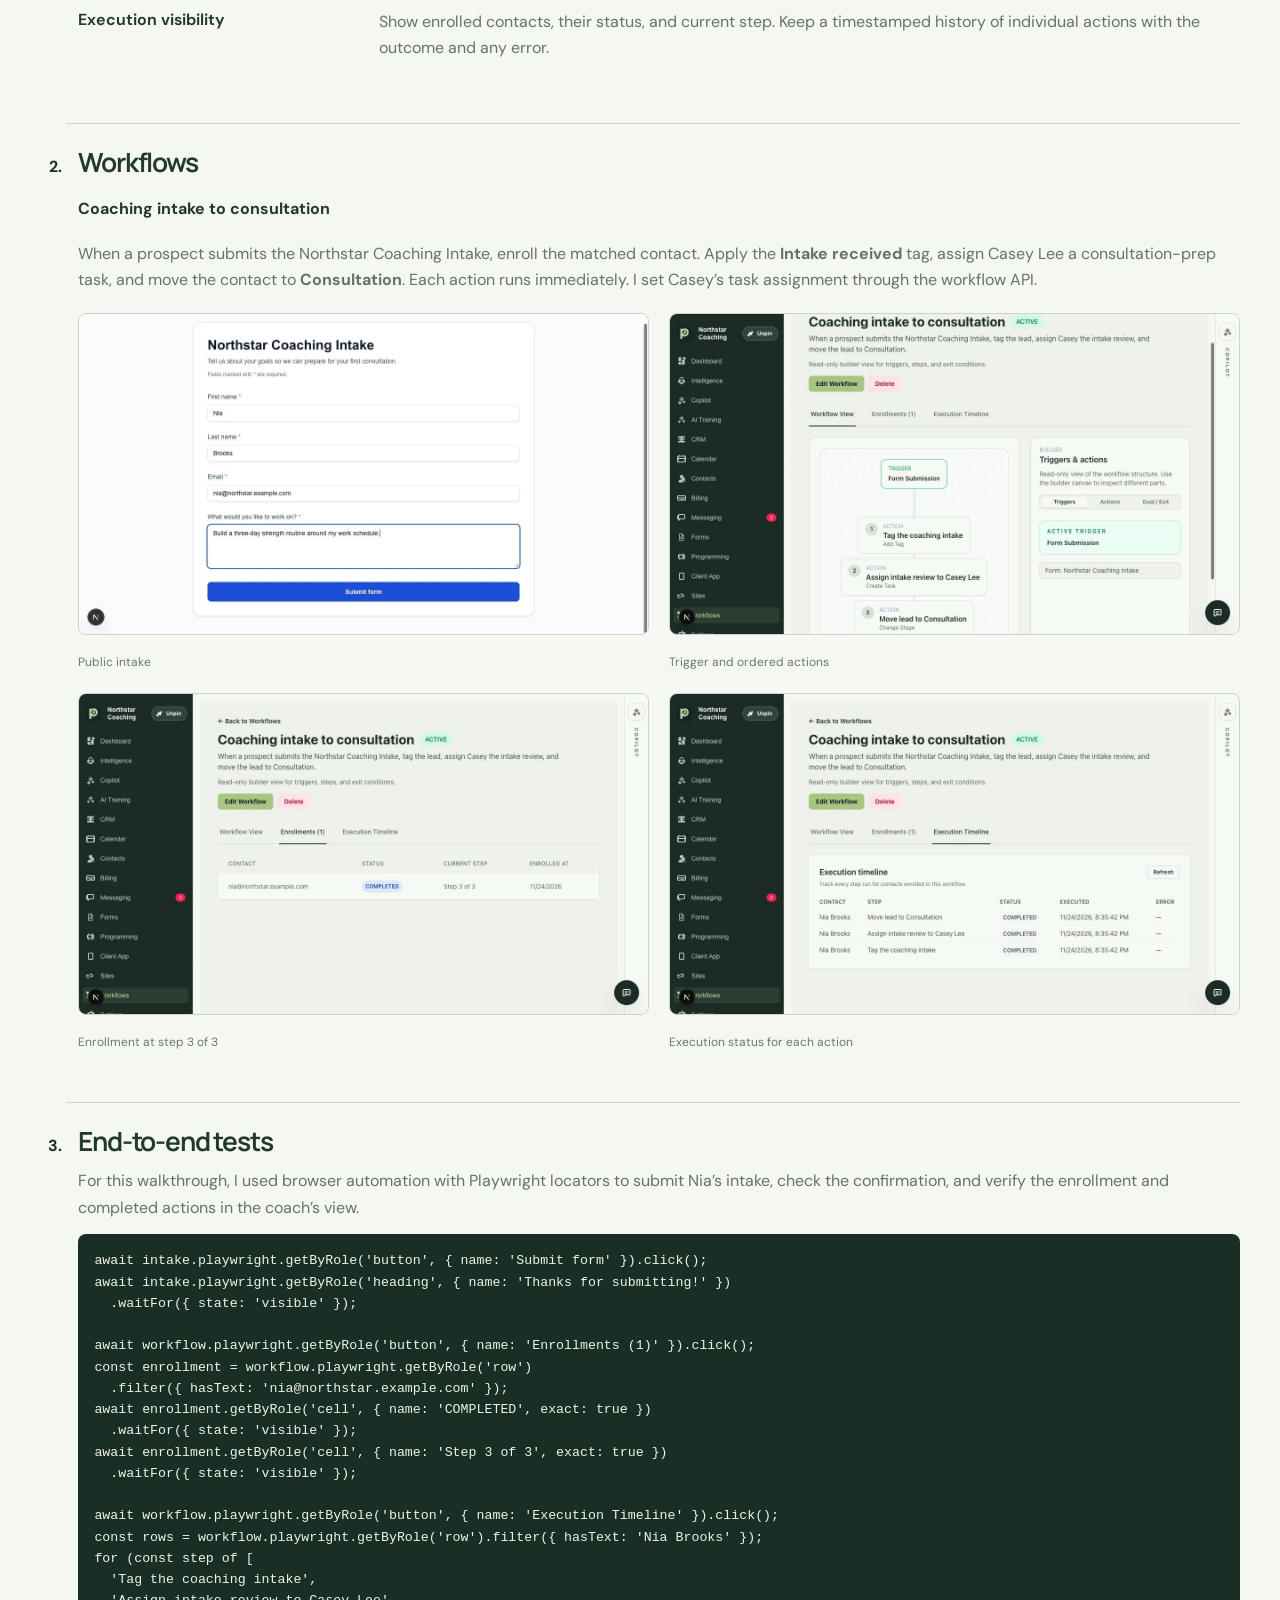
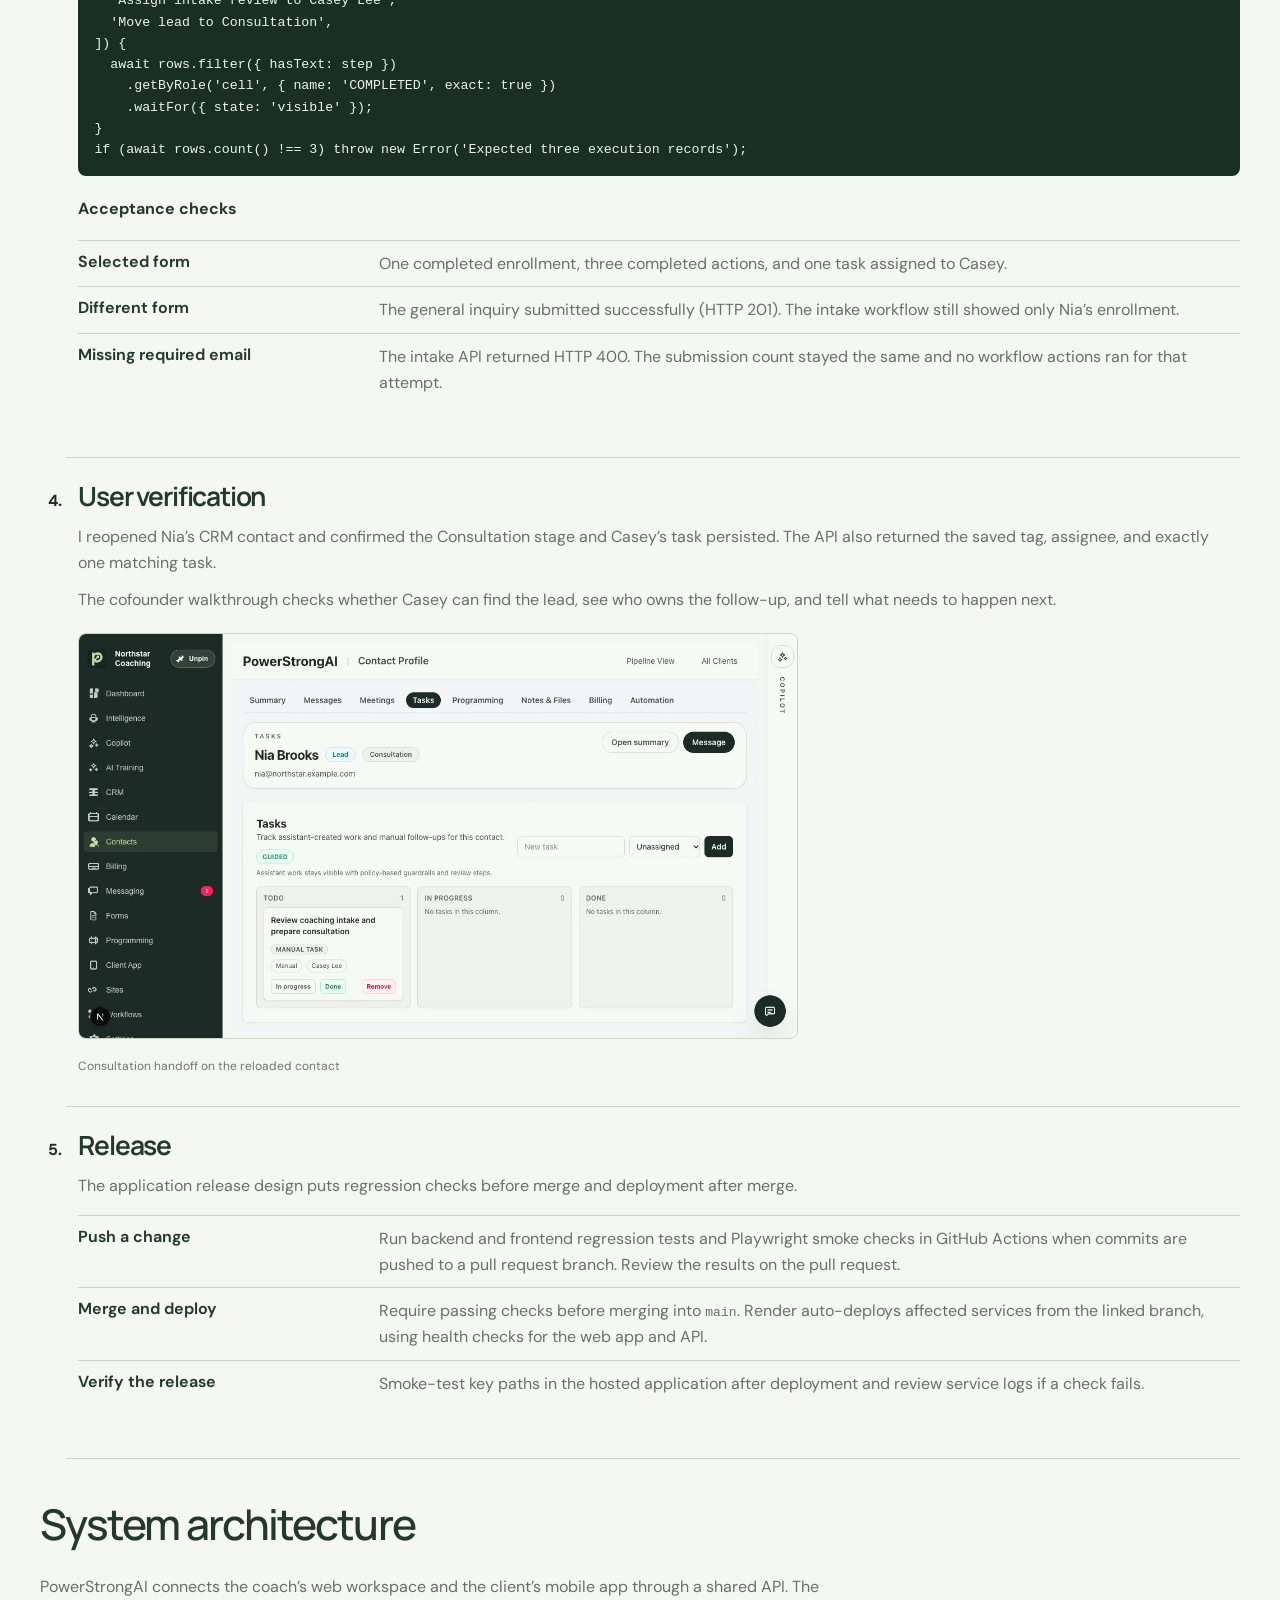
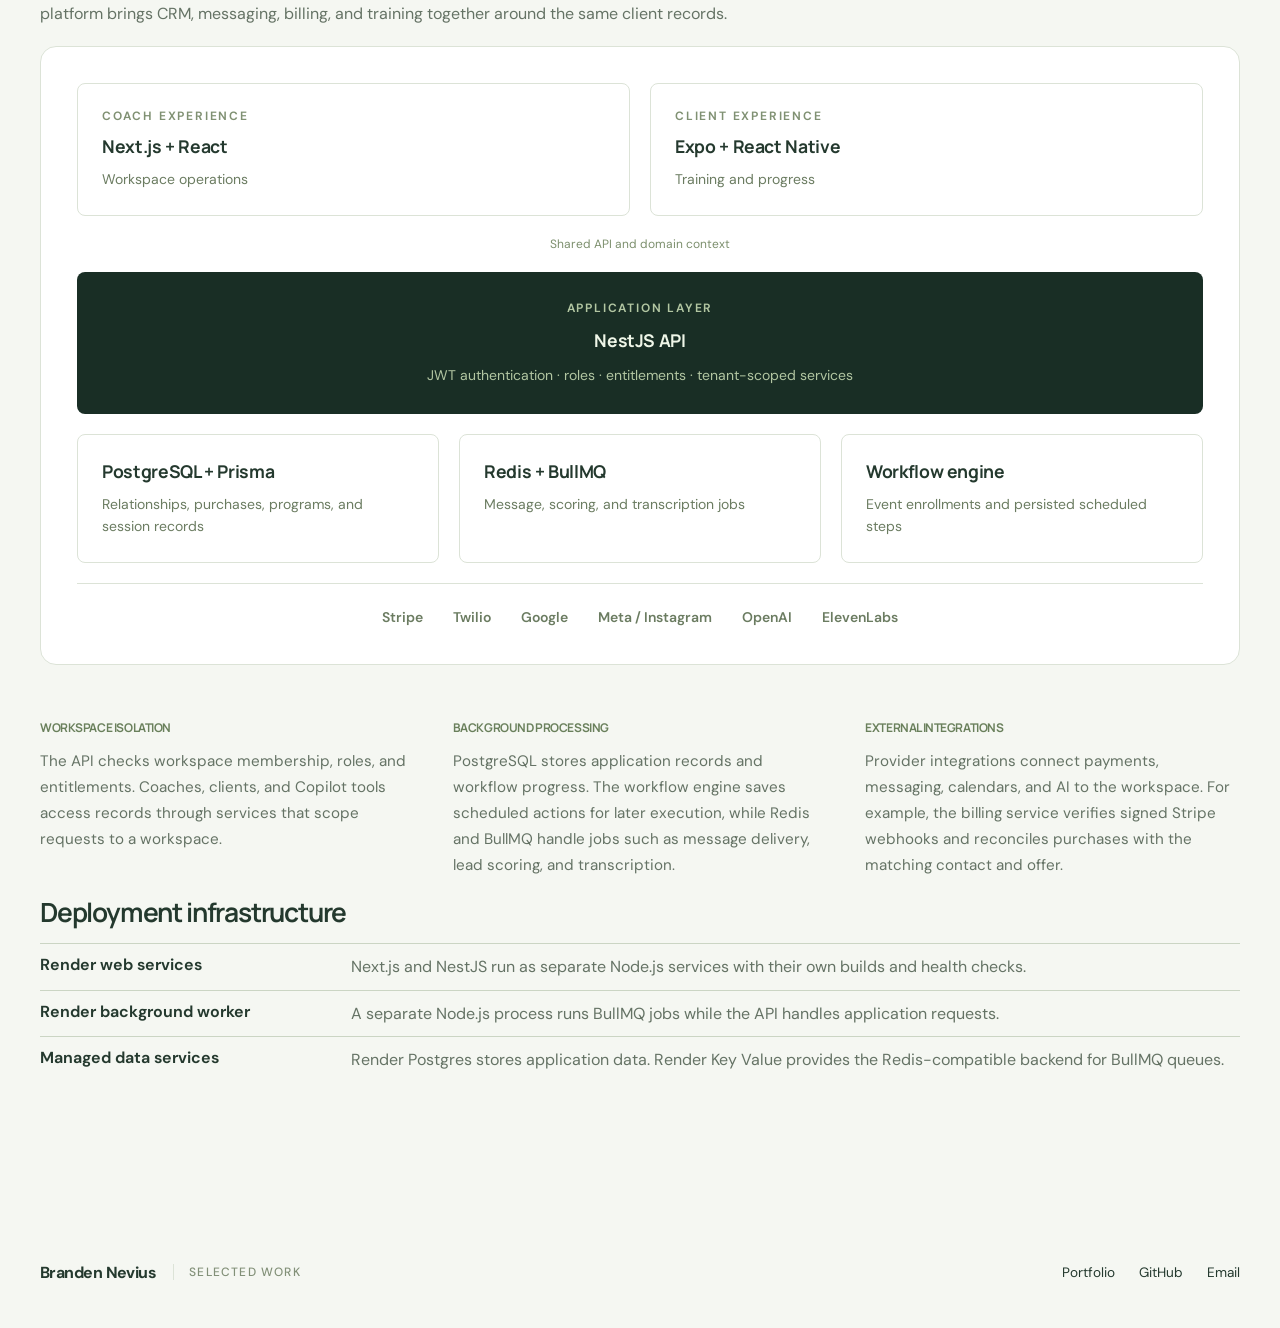
==== commit 426fe20a: "Remove portfolio commit history from engineering release section" ====
--- a/powerstrong-engineering.html
+++ b/powerstrong-engineering.html
@@ -6,7 +6,7 @@
   <title>PowerStrongAI Engineering | Branden Nevius</title>
   <meta name="description" content="Architecture and workflow verification for PowerStrongAI, an independent coaching platform by Branden Nevius.">
   <meta name="theme-color" content="#192e25">
-  <link rel="stylesheet" href="powerstrong.css?v=20261124-platform-architecture">
+  <link rel="stylesheet" href="powerstrong.css?v=20261124-mobile-portfolio">
 </head>
 <body>
 <a class="skip" href="#main">Skip to content</a>
@@ -125,8 +125,6 @@
         <div><dt>Merge and deploy</dt><dd>Require passing checks before merging into <code>main</code>. Render auto-deploys affected services from the linked branch, using health checks for the web app and API.</dd></div>
         <div><dt>Verify the release</dt><dd>Smoke-test key paths in the hosted application after deployment and review service logs if a check fails.</dd></div>
       </dl>
-      <p>This walkthrough is published separately on GitHub Pages.</p>
-      <p><a class="quiet-link" href="https://github.com/brandennevius/brandennevius.github.io/commits/main/">Portfolio release history →</a></p>
     </li>
   </ol>
 </section>
--- a/powerstrong.css
+++ b/powerstrong.css
@@ -76,8 +76,17 @@
 }
 .engineering-intro p { margin: 10px 0 0; }
 .engineering-intro p, .engineering-link p { color: var(--muted); line-height: 1.65; }
-.engineering-link { padding-block: 50px; }
-.engineering-link p { margin-bottom: 20px; }
+.engineering-link {
+  display: flex;
+  flex-wrap: wrap;
+  align-items: center;
+  gap: 24px 40px;
+  padding-block: clamp(36px, 5vw, 60px);
+}
+
+@media (max-width: 540px) {
+  .engineering-link { flex-direction: column; align-items: flex-start; }
+}
 
 .engineering-page .browser-testing { max-width: none; }
 .browser-testing h2 { font-size: clamp(1.8rem, 4vw, 2.65rem); margin-bottom: 28px; }
@@ -222,3 +231,46 @@
   .v-stages .v-build { max-width: 60%; }
   .v-stages a, .v-stages span { min-height: 42px; padding-inline: 5px; font-size: .74rem; }
 }
+
+.portfolio-content, .portfolio-nav .nav-inner { max-width: 900px; }
+.portfolio-intro {
+  background: var(--forest);
+  color: var(--paper);
+  padding-block: clamp(36px, 5vw, 48px);
+}
+.portfolio-intro h1 { font-size: clamp(2.5rem, 6vw, 4.75rem); }
+.portfolio-intro p { max-width: 56ch; color: #c6d4c1; margin: 20px 0 0; }
+.portfolio-projects { padding-block: 32px; }
+.portfolio-projects h2 { font-size: clamp(1.6rem, 3vw, 2.15rem); margin-bottom: 14px; }
+.portfolio-projects ul { margin: 0; padding: 0; list-style: none; border-top: 1px solid var(--line); }
+.portfolio-projects li { border-bottom: 1px solid var(--line); }
+.portfolio-projects a {
+  display: flex;
+  align-items: center;
+  justify-content: space-between;
+  gap: 16px;
+  padding: 14px 2px;
+}
+.portfolio-projects strong { display: block; font-family: Manrope, sans-serif; font-size: 1.1rem; }
+.portfolio-projects a > span > span { display: block; color: var(--muted); margin-top: 4px; line-height: 1.5; }
+.portfolio-projects a:hover strong, .portfolio-projects a:focus-visible strong { text-decoration: underline; text-underline-offset: 4px; }
+.portfolio-arrow { flex: none; color: #526d48; }
+
+@media (max-width: 650px) {
+  html:has(.portfolio-nav) { scroll-padding-top: 76px; }
+  .site-nav.portfolio-nav .nav-inner { flex-flow: row wrap; align-items: center; gap: 0 12px; }
+  .site-nav.portfolio-nav nav { width: auto; }
+  .hero-actions { flex-wrap: wrap; gap: 8px 20px; }
+  .hero-actions .quiet-link, .dialog-close { display: inline-flex; align-items: center; min-height: 44px; }
+  .arch-experiences { grid-template-columns: 1fr; }
+}
+
+@media (max-width: 460px) {
+  html:has(.product-nav) { scroll-padding-top: 156px; }
+  .product-nav nav { display: grid; grid-template-columns: repeat(2, minmax(0, 1fr)); }
+}
+
+.tour-section .tour-panel { align-items: start; }
+.tour-section .tour-copy h3 { margin-top: 0; }
+.tour-frames { display: grid; gap: clamp(24px, 4vw, 44px); min-width: 0; }
+.tour-frames figcaption { margin-top: 10px; }
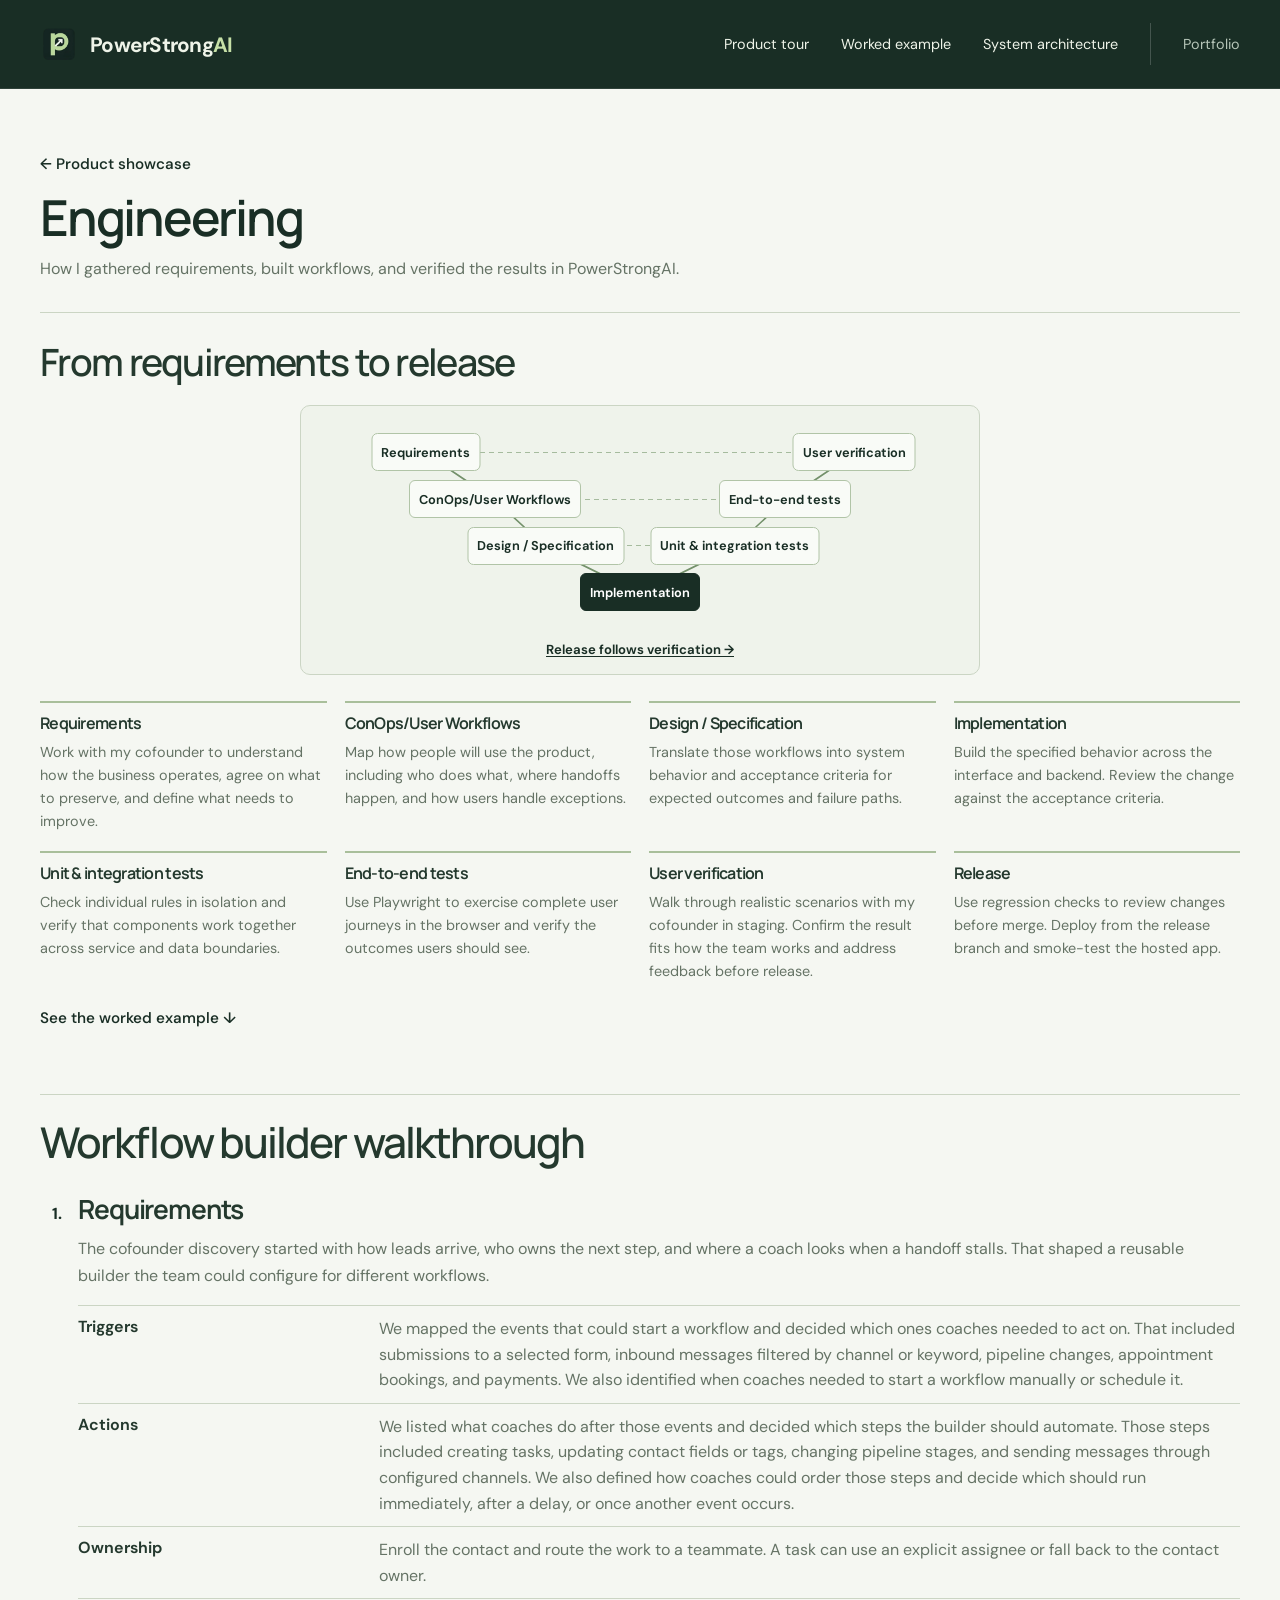
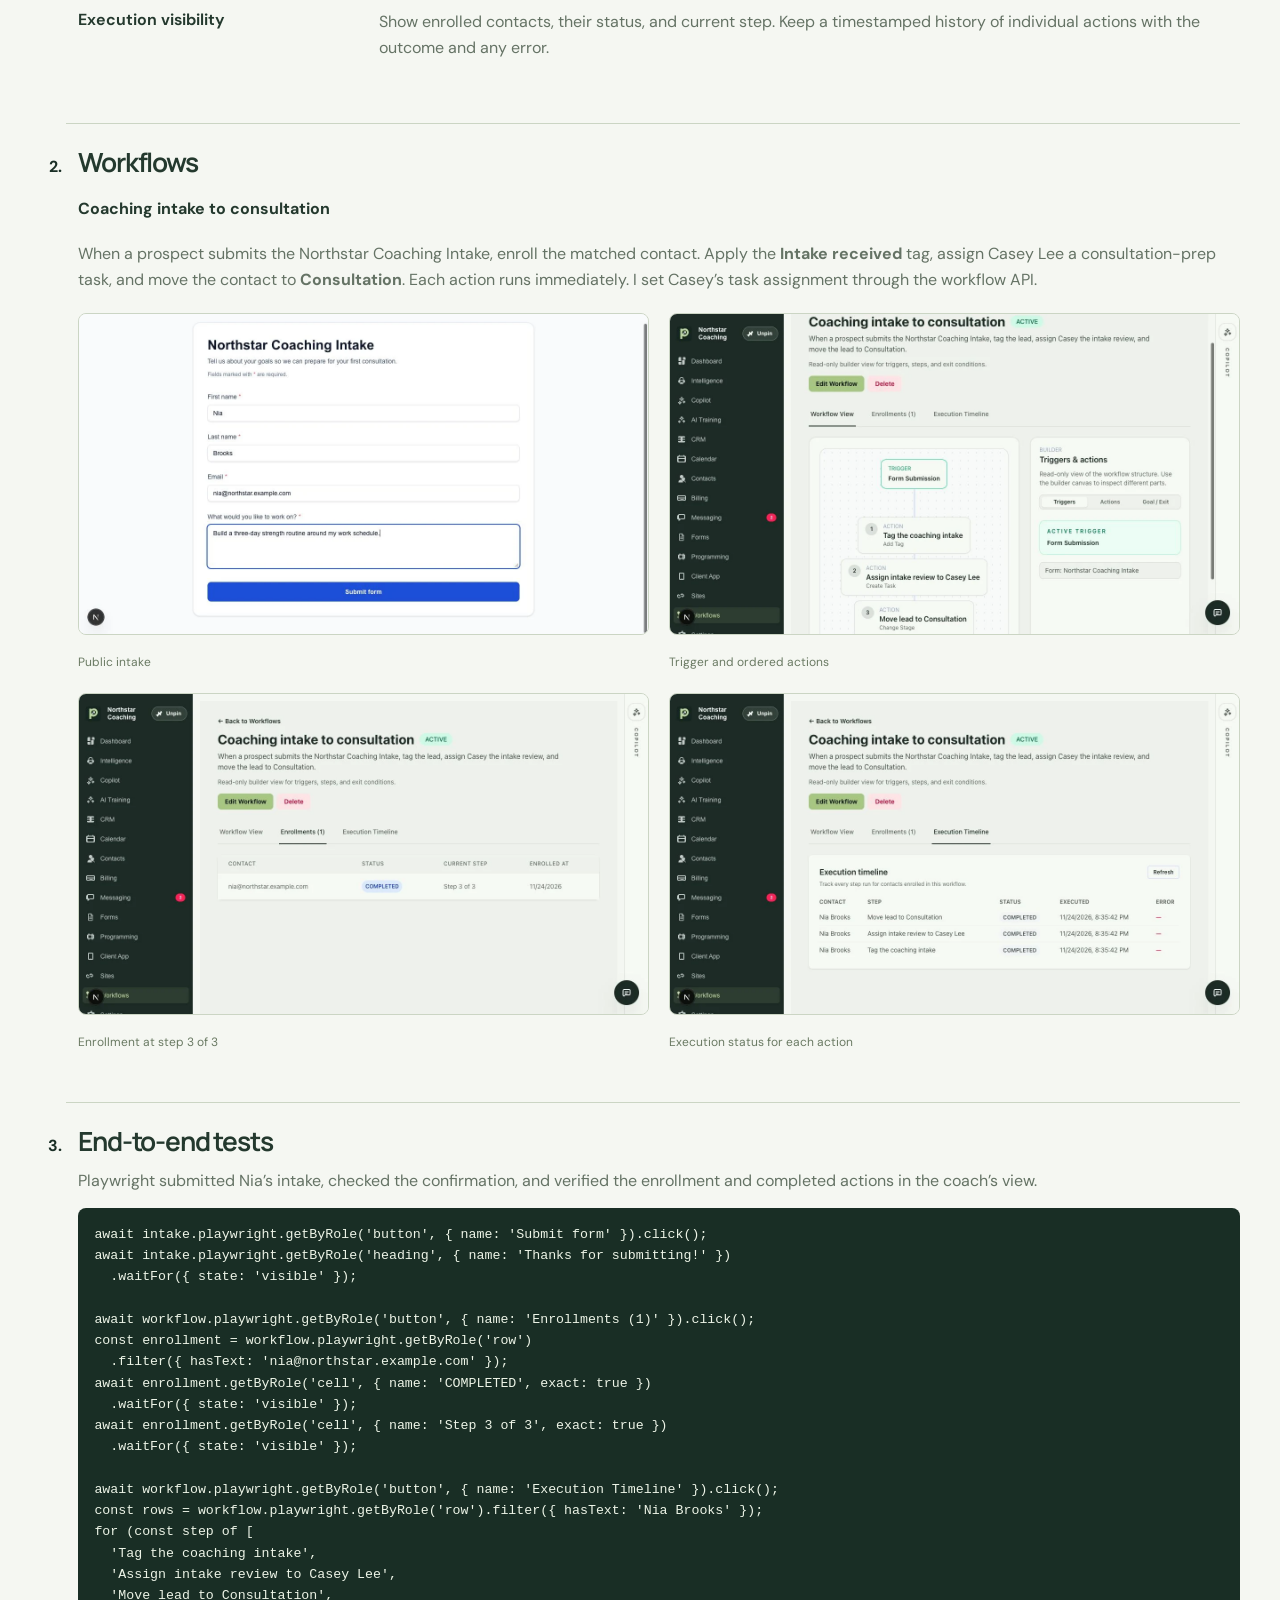
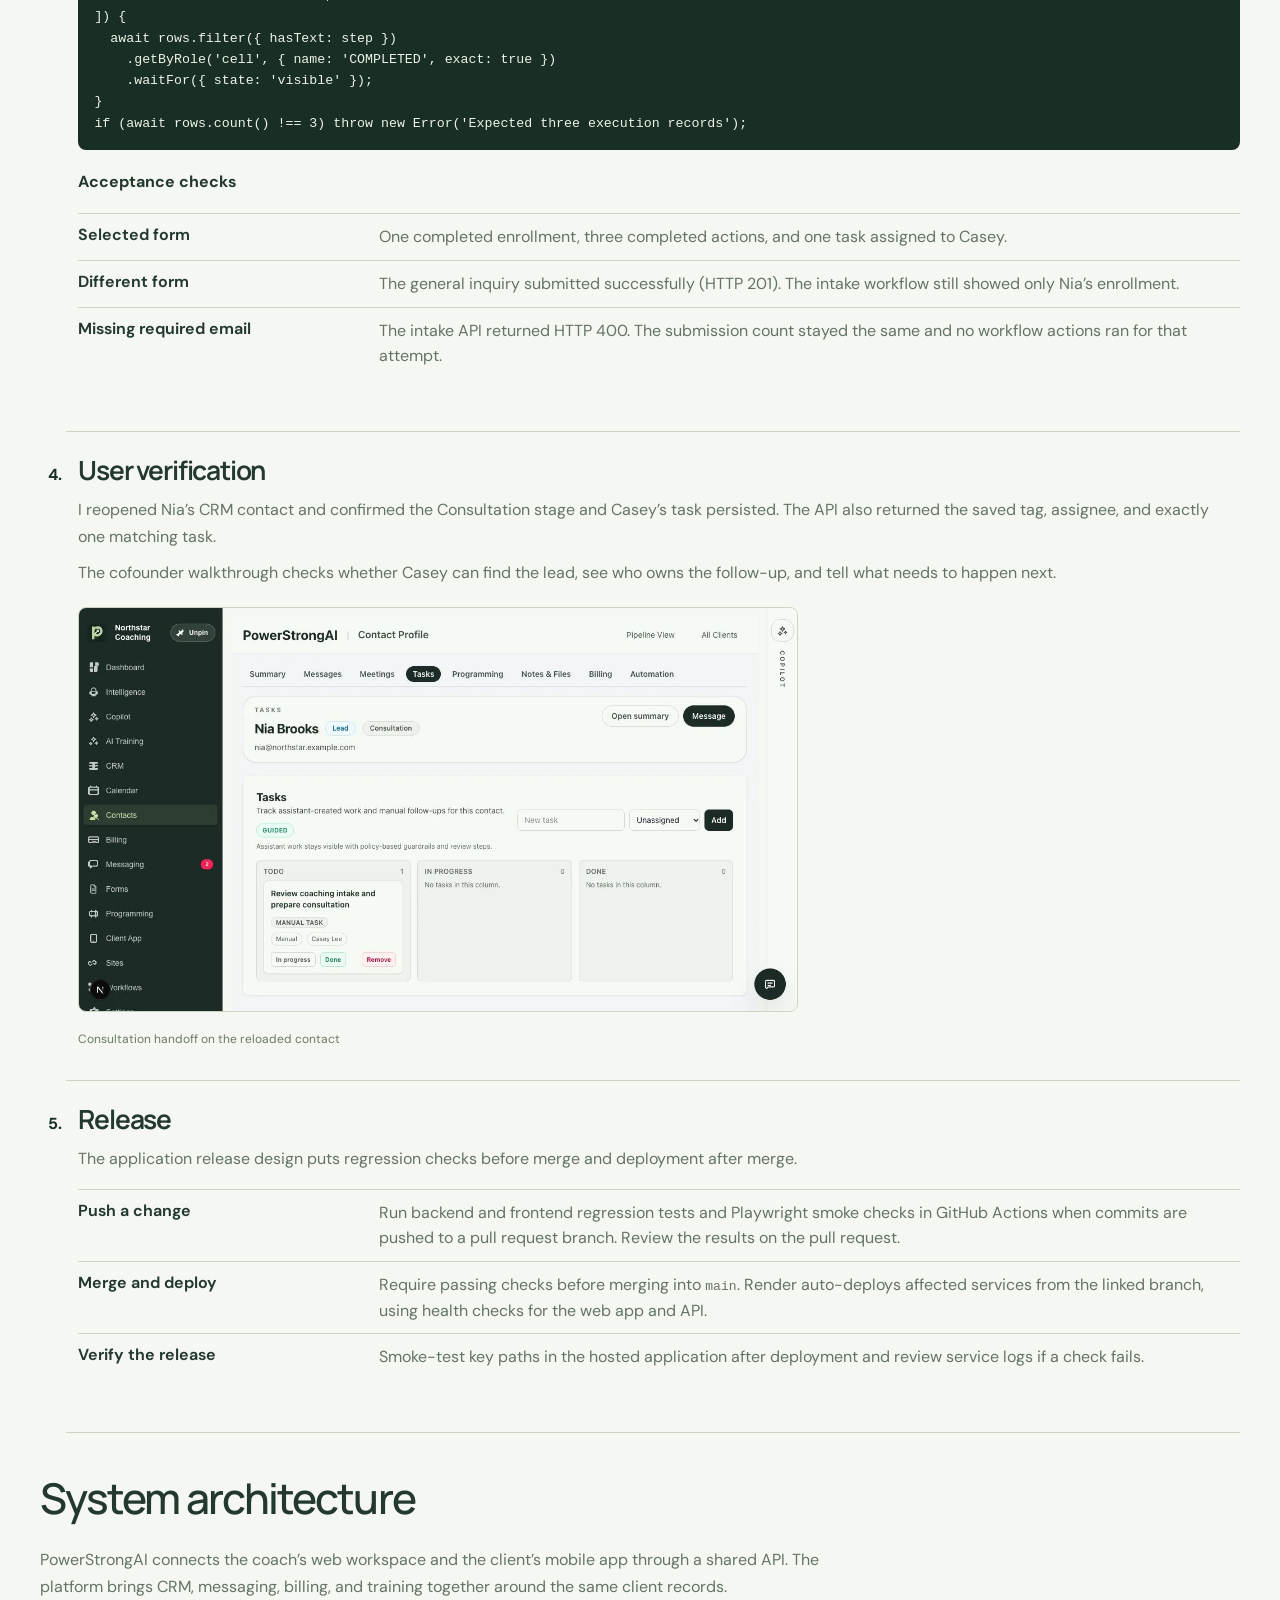
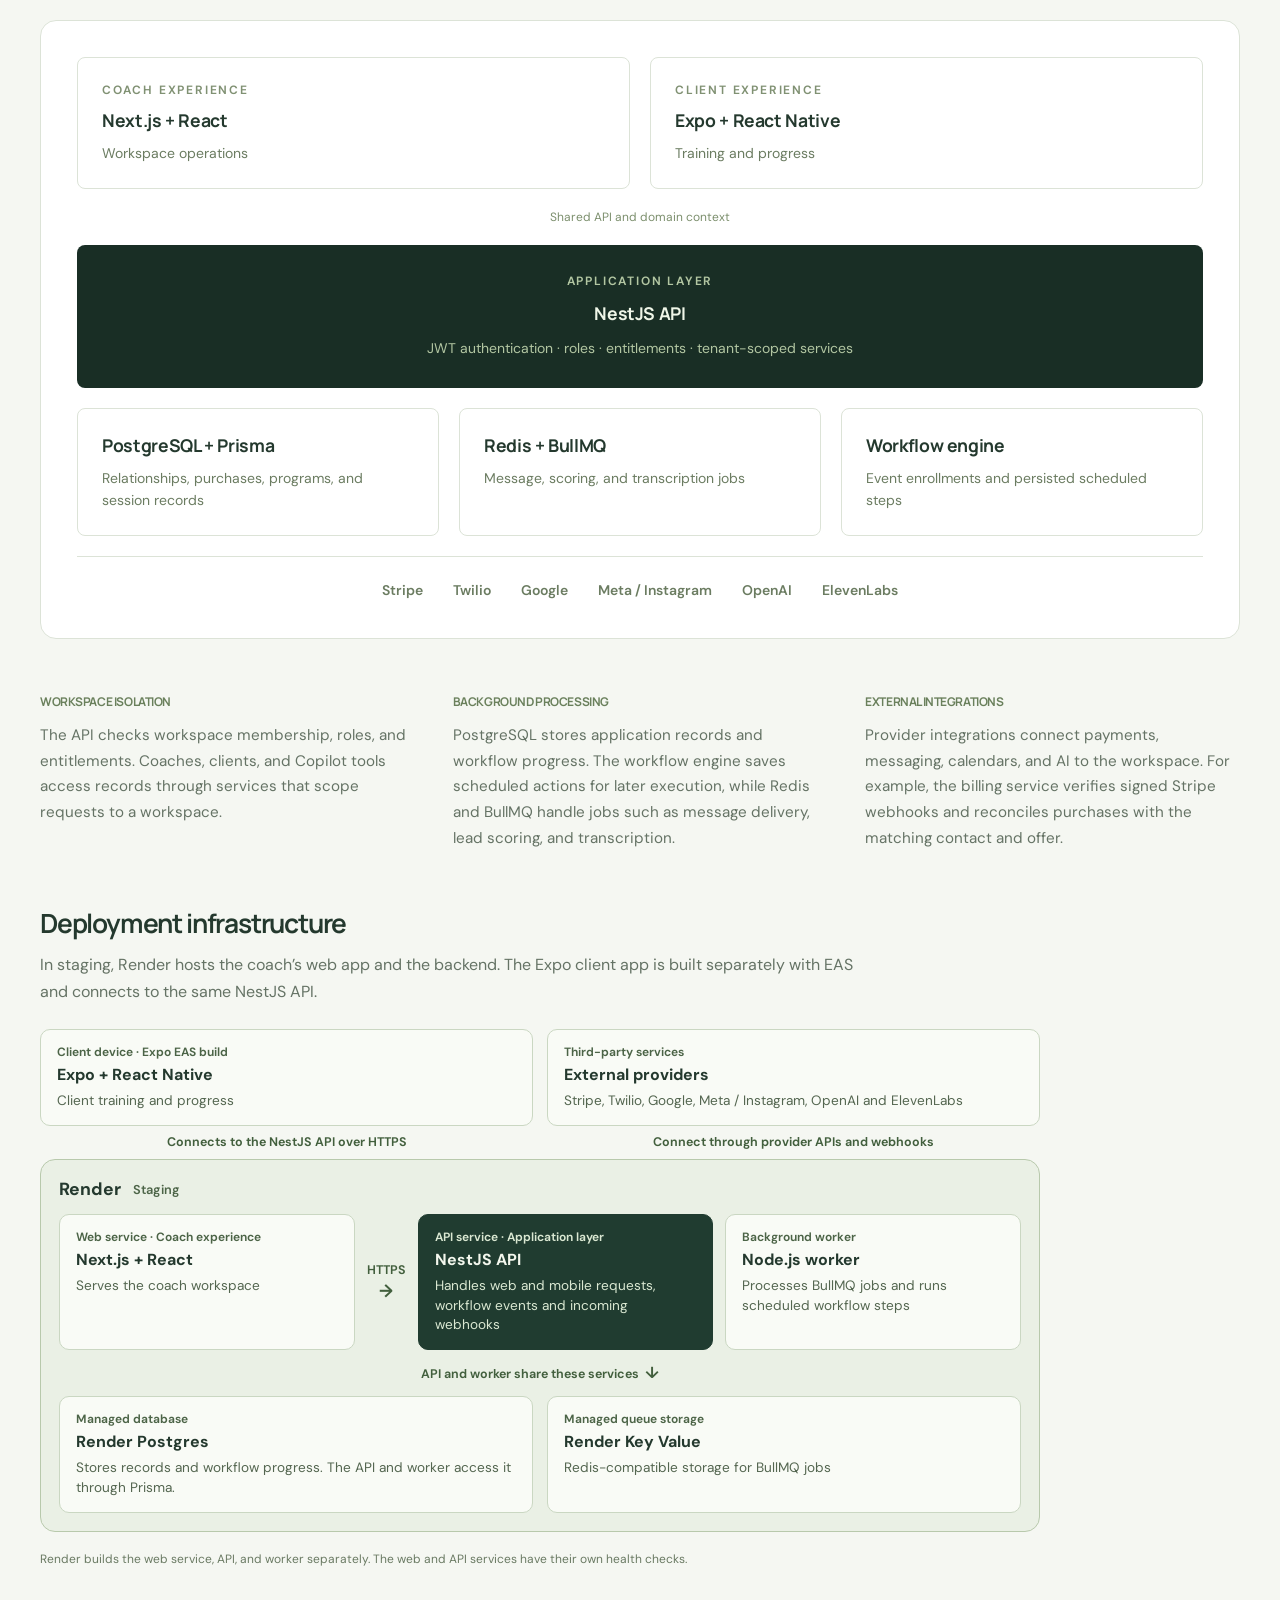
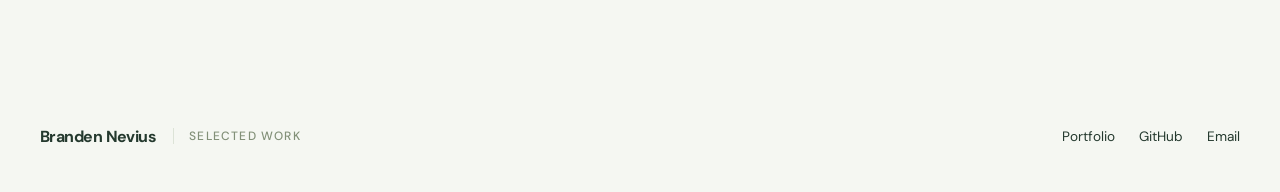
==== commit da1866fd: "Map the staging deployment and clarify the PowerStrongAI homepage" ====
--- a/powerstrong-engineering.html
+++ b/powerstrong-engineering.html
@@ -6,7 +6,7 @@
   <title>PowerStrongAI Engineering | Branden Nevius</title>
   <meta name="description" content="Architecture and workflow verification for PowerStrongAI, an independent coaching platform by Branden Nevius.">
   <meta name="theme-color" content="#192e25">
-  <link rel="stylesheet" href="powerstrong.css?v=20261124-mobile-portfolio">
+  <link rel="stylesheet" href="powerstrong.css?v=20261125-deployment">
 </head>
 <body>
 <a class="skip" href="#main">Skip to content</a>
@@ -79,7 +79,7 @@
     </li>
     <li id="playwright">
       <h3>End-to-end tests</h3>
-      <p>For this walkthrough, I used browser automation with Playwright locators to submit Nia’s intake, check the confirmation, and verify the enrollment and completed actions in the coach’s view.</p>
+      <p>Playwright submitted Nia’s intake, checked the confirmation, and verified the enrollment and completed actions in the coach’s view.</p>
       <pre tabindex="0"><code>await intake.playwright.getByRole('button', { name: 'Submit form' }).click();
 await intake.playwright.getByRole('heading', { name: 'Thanks for submitting!' })
   .waitFor({ state: 'visible' });
@@ -146,12 +146,65 @@
       <p>Provider integrations connect payments, messaging, calendars, and AI to the workspace. For example, the billing service verifies signed Stripe webhooks and reconciles purchases with the matching contact and offer.</p>
     </article>
   </div>
-  <h3>Deployment infrastructure</h3>
-  <dl class="workflow-cases">
-    <div><dt>Render web services</dt><dd>Next.js and NestJS run as separate Node.js services with their own builds and health checks.</dd></div>
-    <div><dt>Render background worker</dt><dd>A separate Node.js process runs BullMQ jobs while the API handles application requests.</dd></div>
-    <div><dt>Managed data services</dt><dd>Render Postgres stores application data. Render Key Value provides the Redis-compatible backend for BullMQ queues.</dd></div>
-  </dl>
+  <section class="deployment-section" id="deployment" aria-labelledby="deployment-title">
+    <h3 id="deployment-title">Deployment infrastructure</h3>
+    <p class="architecture-intro">In staging, Render hosts the coach’s web app and the backend. The Expo client app is built separately with EAS and connects to the same NestJS API.</p>
+    <figure class="deployment-diagram" aria-labelledby="deployment-title">
+      <div class="deployment-edges">
+        <div class="deployment-edge">
+          <div class="deployment-node">
+            <small>Client device · Expo EAS build</small>
+            <strong>Expo + React Native</strong>
+            <span>Client training and progress</span>
+          </div>
+          <p class="deployment-connection">Connects to the NestJS API over HTTPS</p>
+        </div>
+        <div class="deployment-edge">
+          <div class="deployment-node">
+            <small>Third-party services</small>
+            <strong>External providers</strong>
+            <span>Stripe, Twilio, Google, Meta / Instagram, OpenAI and ElevenLabs</span>
+          </div>
+          <p class="deployment-connection">Connect through provider APIs and webhooks</p>
+        </div>
+      </div>
+      <div class="deployment-render">
+        <h4>Render <span>Staging</span></h4>
+        <div class="deployment-processes">
+          <div class="deployment-node">
+            <small>Web service · Coach experience</small>
+            <strong>Next.js + React</strong>
+            <span>Serves the coach workspace</span>
+          </div>
+          <div class="deployment-https">HTTPS <span aria-hidden="true">→</span><span aria-hidden="true">↓</span></div>
+          <div class="deployment-node deployment-api">
+            <small>API service · Application layer</small>
+            <strong>NestJS API</strong>
+            <span>Handles web and mobile requests, workflow events and incoming webhooks</span>
+          </div>
+          <div class="deployment-node">
+            <small>Background worker</small>
+            <strong>Node.js worker</strong>
+            <span>Processes BullMQ jobs and runs scheduled workflow steps</span>
+          </div>
+        </div>
+        <p class="deployment-connection deployment-shared">API and worker share these services <span aria-hidden="true">↓</span></p>
+        <div class="deployment-storage">
+          <div class="deployment-node">
+            <small>Managed database</small>
+            <strong>Render Postgres</strong>
+            <span>Stores records and workflow progress. The API and worker access it through Prisma.</span>
+          </div>
+          <div class="deployment-node">
+            <small>Managed queue storage</small>
+            <strong>Render Key Value</strong>
+            <span>Redis-compatible storage for BullMQ jobs</span>
+          </div>
+        </div>
+      </div>
+      <figcaption>Render builds the web service, API, and worker separately. The web and API services have their own health checks.</figcaption>
+    </figure>
+  </section>
 </section>
 </section>
 </main>
--- a/powerstrong.css
+++ b/powerstrong.css
@@ -104,6 +104,57 @@
 .engineering-architecture { padding-top: 18px; }
 .engineering-architecture h2 { font-size: clamp(1.8rem, 4vw, 2.65rem); margin-bottom: 24px; }
 .architecture-intro { max-width: 75ch; color: var(--muted); }
+
+@media (min-width: 720px) {
+  .hero-copy h1 em { display: block; }
+}
+
+.deployment-section { margin-top: 38px; }
+.deployment-section h3 { margin-bottom: 12px; }
+.deployment-diagram { max-width: 1000px; margin: 24px 0 0; }
+.deployment-edges, .deployment-storage { display: grid; grid-template-columns: repeat(2, minmax(0, 1fr)); gap: 14px; }
+.deployment-edge { display: grid; grid-template-rows: 1fr auto; min-width: 0; }
+.deployment-node {
+  display: grid;
+  align-content: start;
+  gap: 5px;
+  min-width: 0;
+  border: 1px solid #cad7c2;
+  border-radius: 10px;
+  padding: 14px 16px;
+  background: #f9fbf6;
+}
+.deployment-node small { font-size: .75rem; font-weight: 650; color: #4c6447; }
+.deployment-node strong { font-size: 1rem; line-height: 1.3; }
+.deployment-node span { color: #546650; font-size: .85rem; line-height: 1.45; }
+.deployment-connection, .deployment-https { color: #425f3d; font-size: .78rem; font-weight: 650; }
+.deployment-connection { margin: 0; padding: 8px 6px; text-align: center; line-height: 1.4; }
+.deployment-connection span { margin-left: 3px; font-size: 1rem; }
+.deployment-render { padding: 18px; border: 1px solid #b8c9ac; border-radius: 15px; background: #eaf0e5; }
+.deployment-render h4 { display: flex; align-items: center; gap: 12px; margin: 0 0 14px; font-size: 1.1rem; }
+.deployment-render h4 span { color: #4c6447; font-size: .8rem; font-weight: 600; }
+.deployment-processes { display: grid; grid-template-columns: minmax(0, 1fr) auto repeat(2, minmax(0, 1fr)); gap: 12px; }
+.deployment-api { background: #203c30; border-color: #203c30; color: #f3f7ed; }
+.deployment-api small, .deployment-api span { color: #dae8d2; }
+.deployment-https { display: grid; place-content: center; justify-items: center; gap: 1px; }
+.deployment-https span { font-size: 1.12rem; }
+.deployment-https span:last-child { display: none; }
+.deployment-shared { padding-block: 12px; }
+
+@media (max-width: 680px) {
+  .deployment-processes { grid-template-columns: 1fr; gap: 8px; }
+  .deployment-https { grid-auto-flow: column; align-items: center; gap: 5px; }
+  .deployment-https span:first-child { display: none; }
+  .deployment-https span:last-child { display: inline; }
+  .deployment-render { padding: 12px; }
+}
+
+@media (max-width: 460px) {
+  .deployment-edges, .deployment-storage { grid-template-columns: 1fr; gap: 8px; }
+  .deployment-connection { text-align: left; }
+  .deployment-shared { text-align: center; }
+}
+
 @media (max-width: 650px) {
   .delivery-gallery { grid-template-columns: 1fr; }
   .delivery-steps > li { padding-left: 6px; }
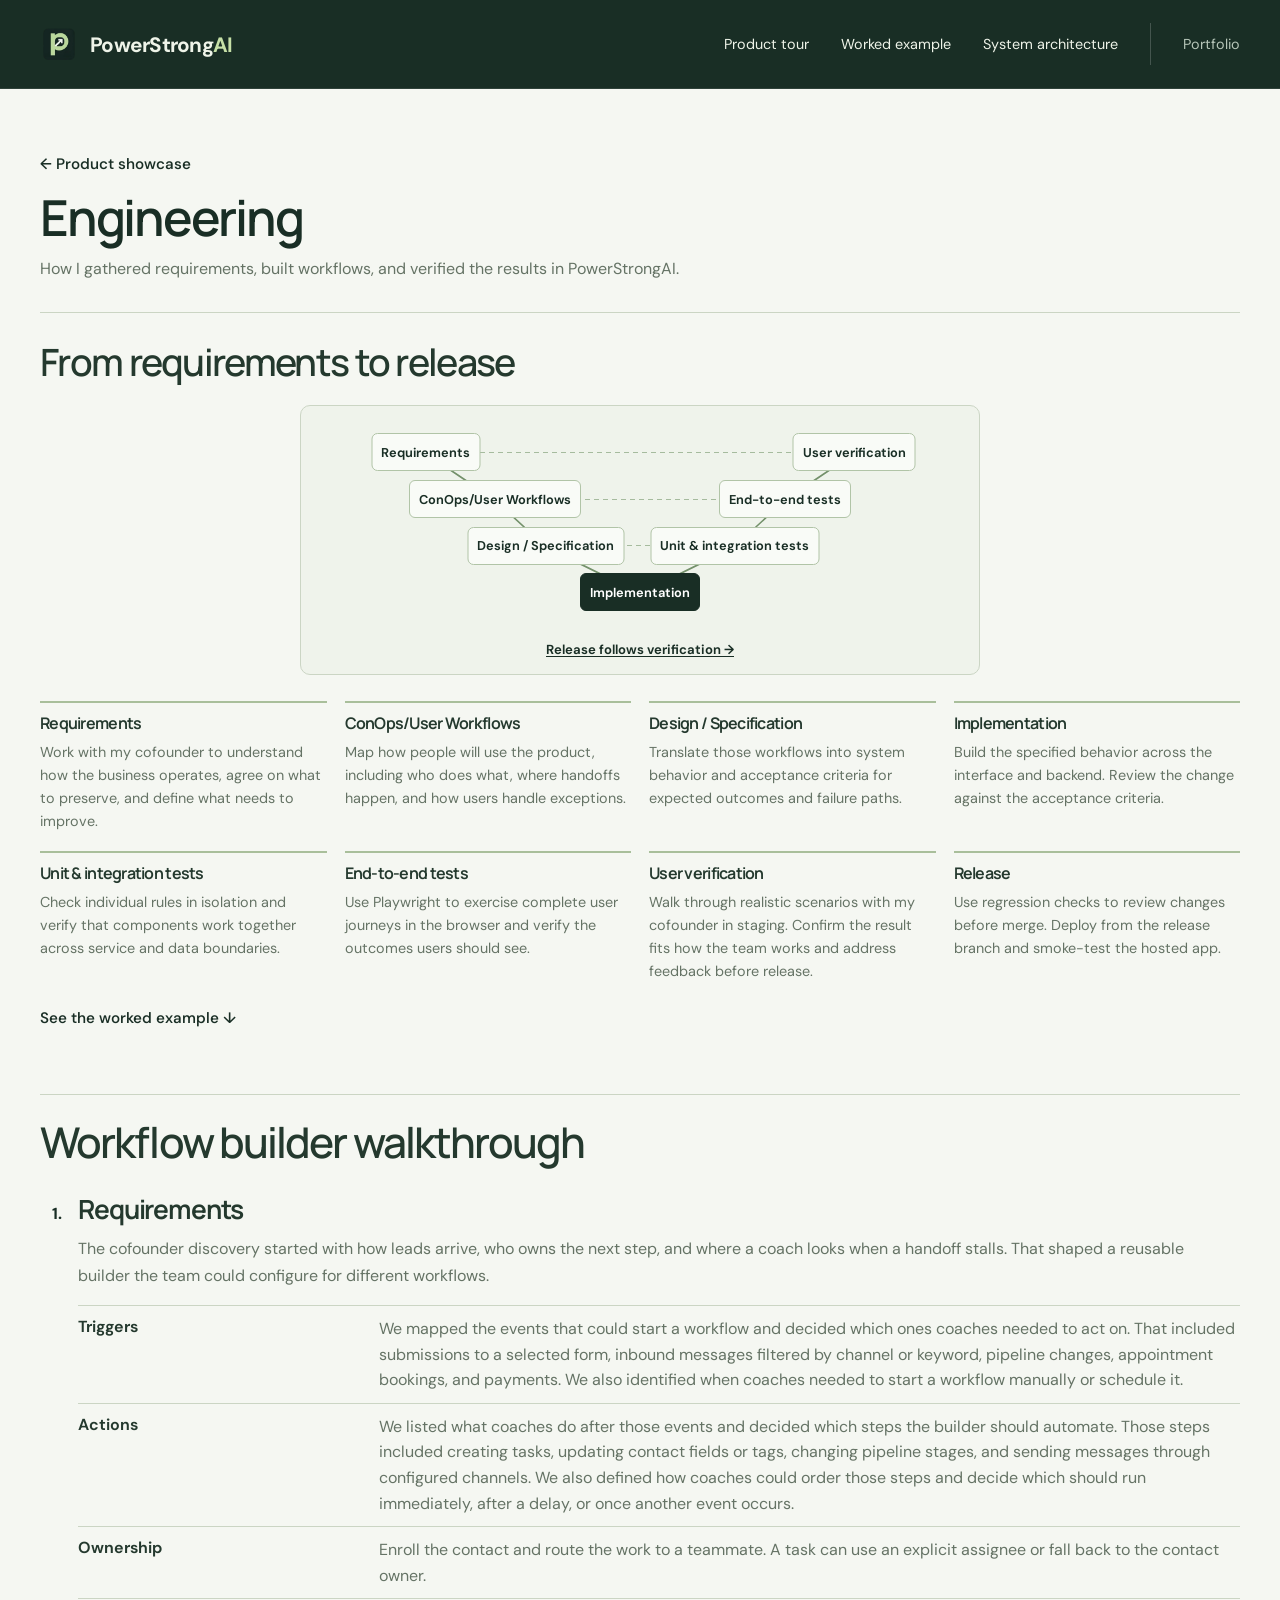
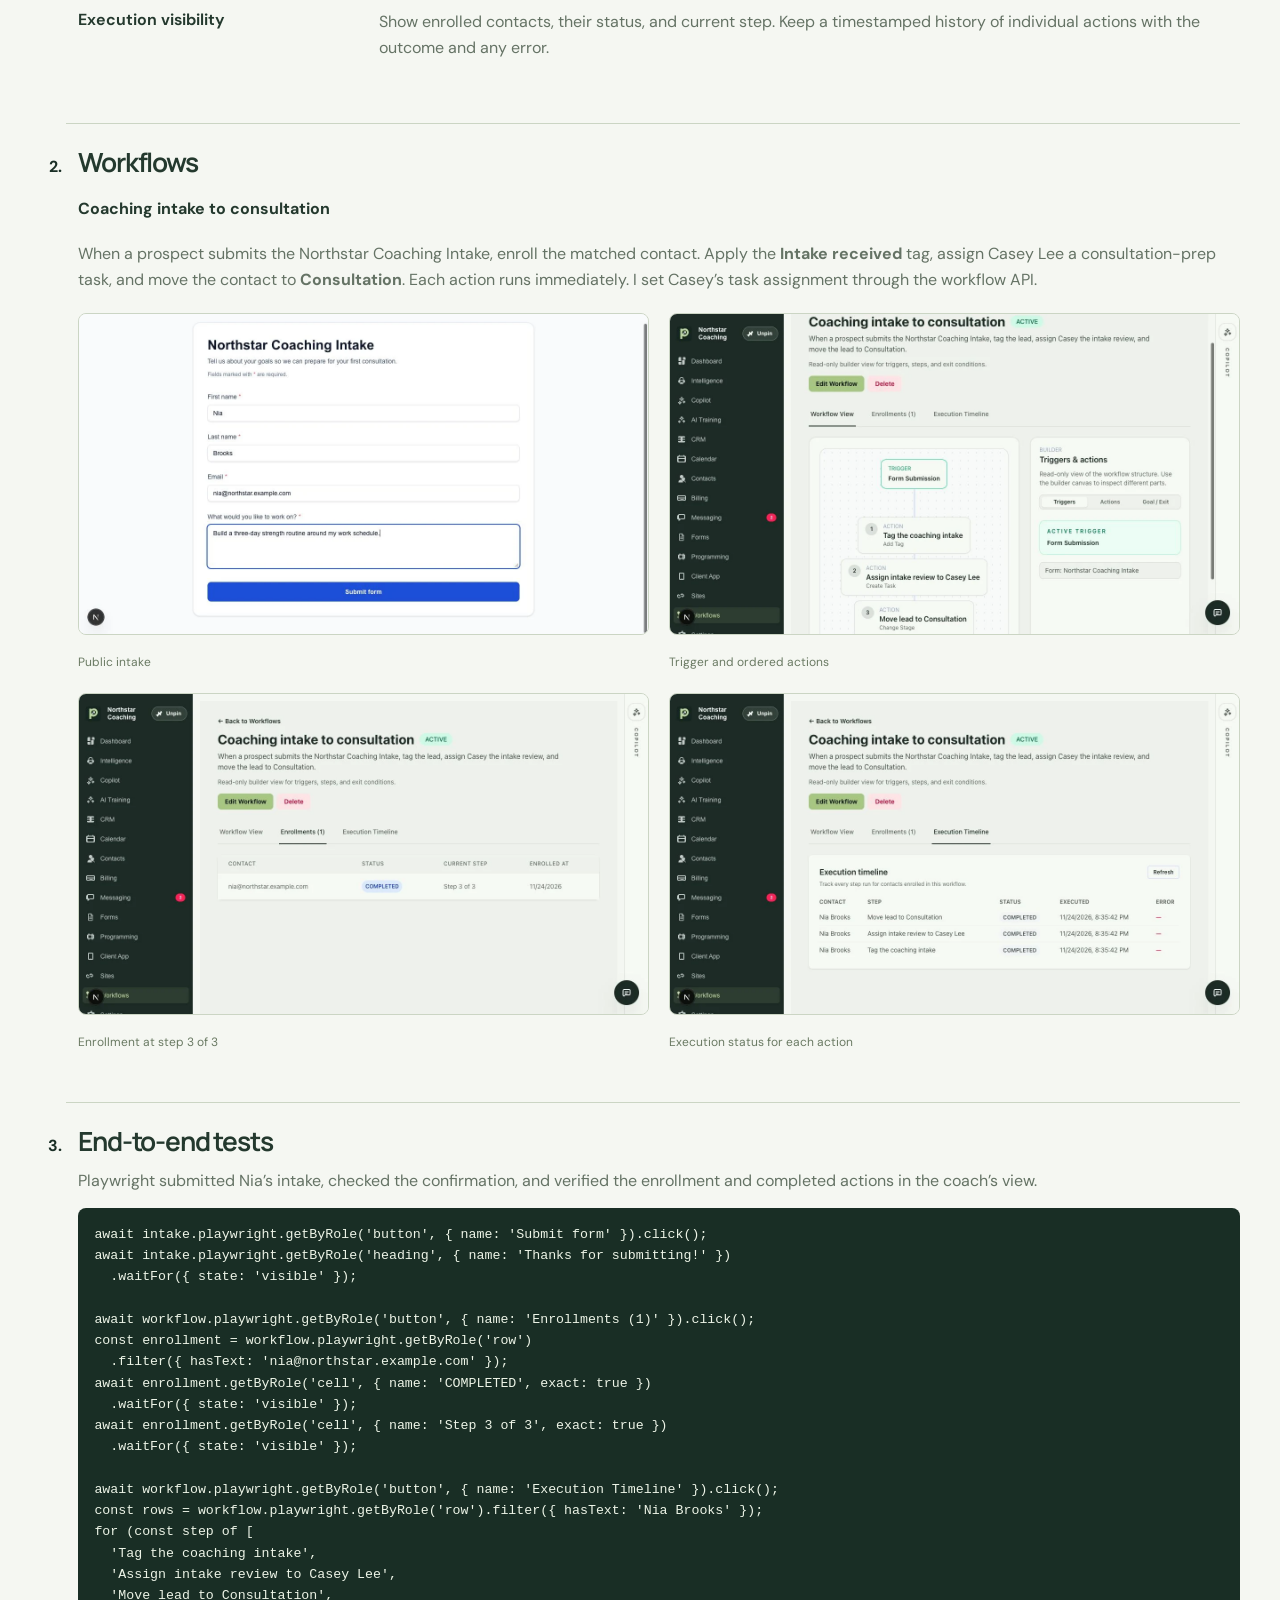
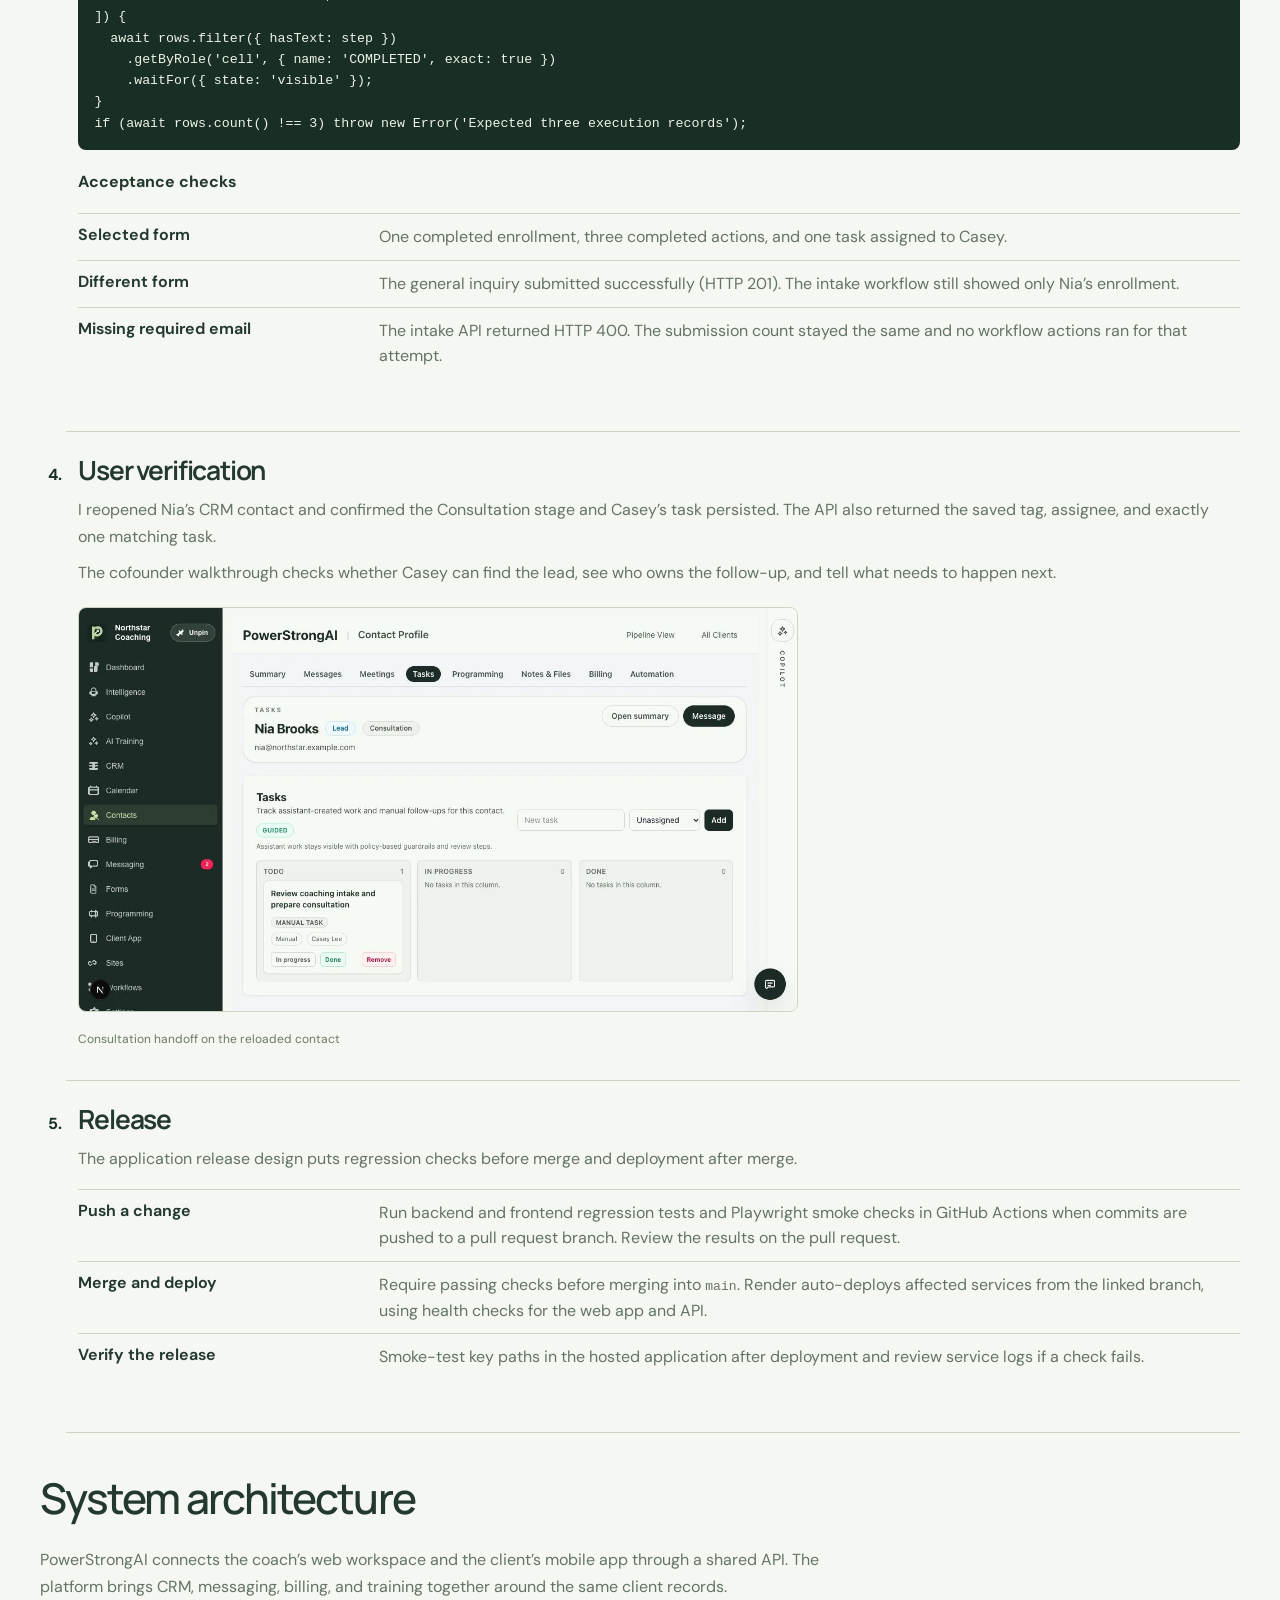
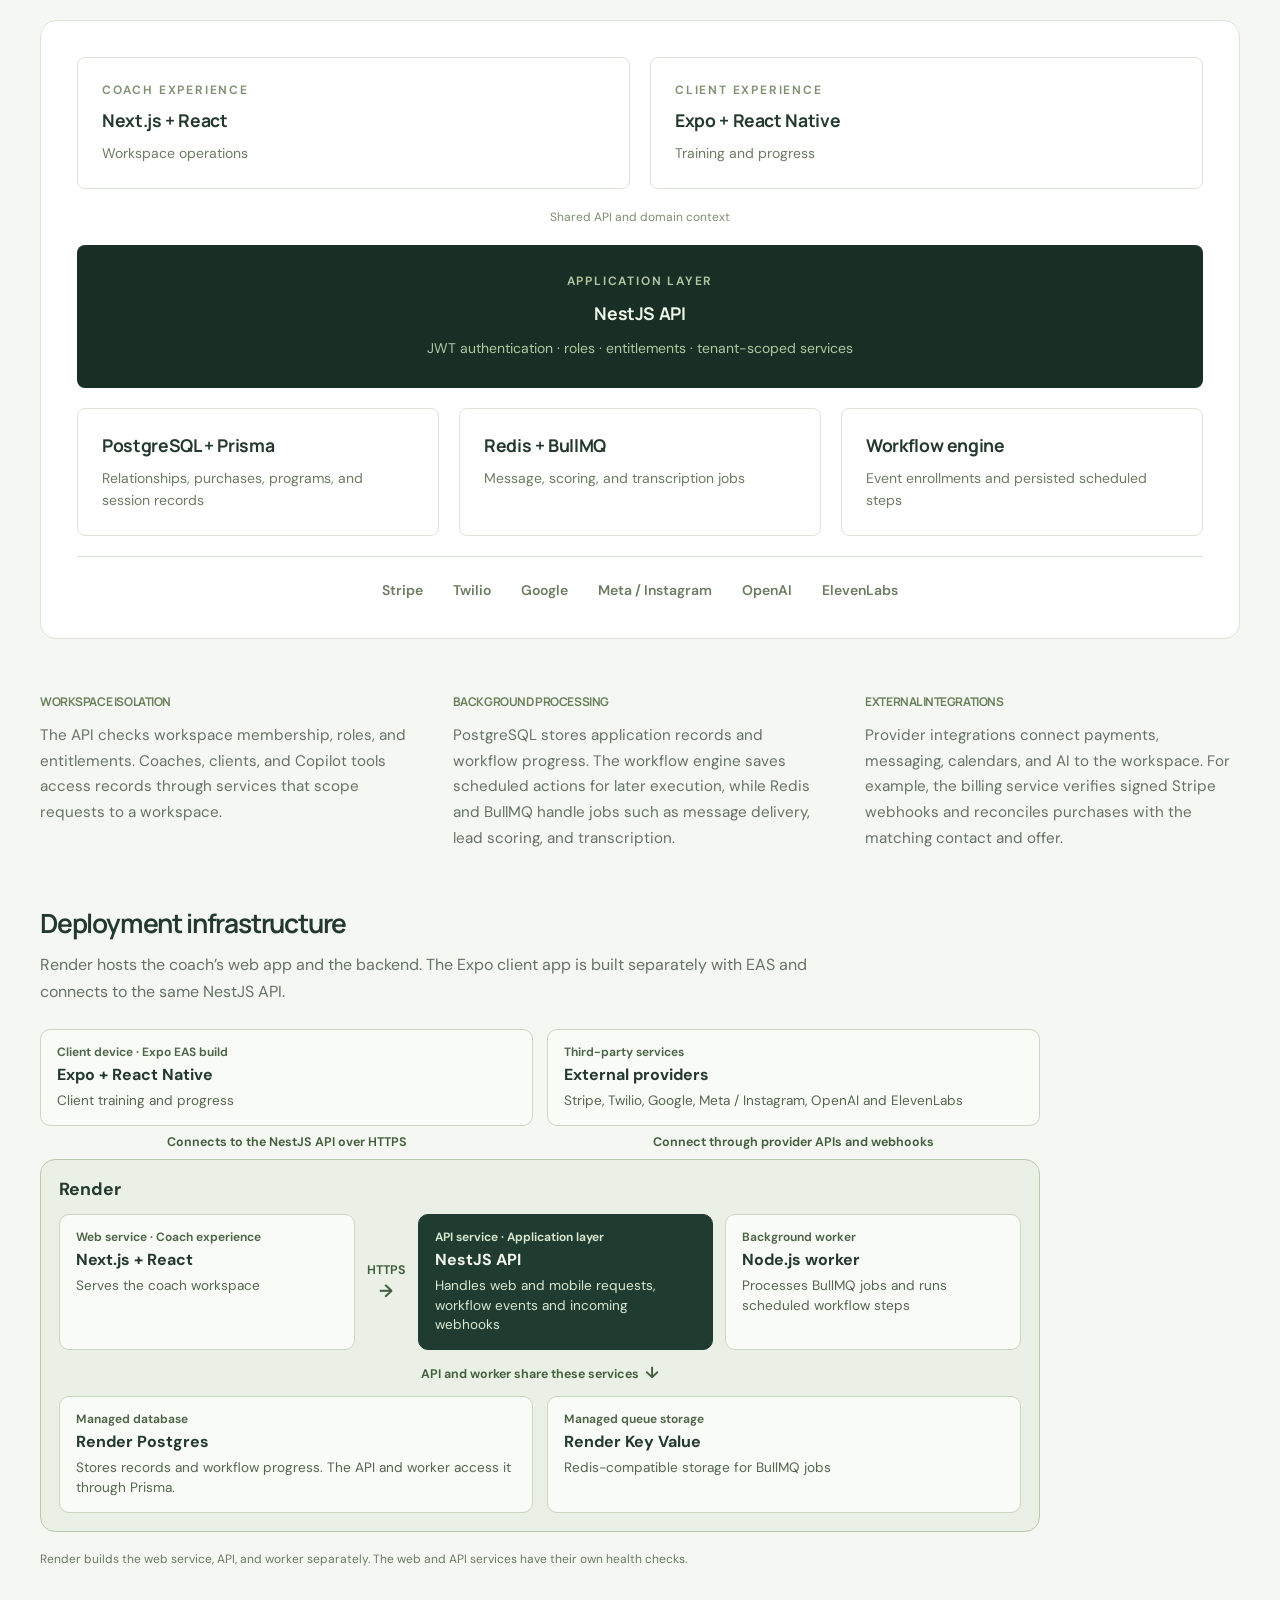
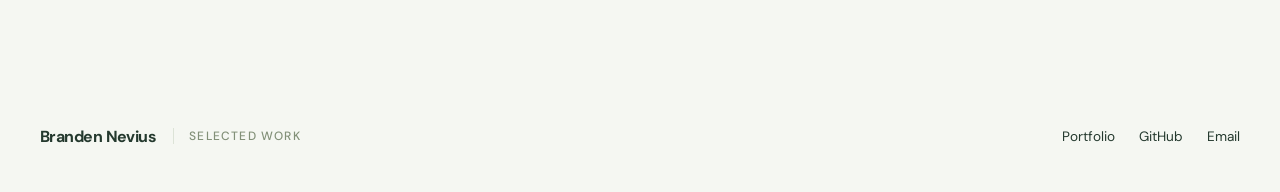
==== commit b4b73dc3: "Remove environment labels from the deployment diagram" ====
--- a/powerstrong-engineering.html
+++ b/powerstrong-engineering.html
@@ -148,7 +148,7 @@
   </div>
   <section class="deployment-section" id="deployment" aria-labelledby="deployment-title">
     <h3 id="deployment-title">Deployment infrastructure</h3>
-    <p class="architecture-intro">In staging, Render hosts the coach’s web app and the backend. The Expo client app is built separately with EAS and connects to the same NestJS API.</p>
+    <p class="architecture-intro">Render hosts the coach’s web app and the backend. The Expo client app is built separately with EAS and connects to the same NestJS API.</p>
     <figure class="deployment-diagram" aria-labelledby="deployment-title">
       <div class="deployment-edges">
         <div class="deployment-edge">
@@ -169,7 +169,7 @@
         </div>
       </div>
       <div class="deployment-render">
-        <h4>Render <span>Staging</span></h4>
+        <h4>Render</h4>
         <div class="deployment-processes">
           <div class="deployment-node">
             <small>Web service · Coach experience</small>
